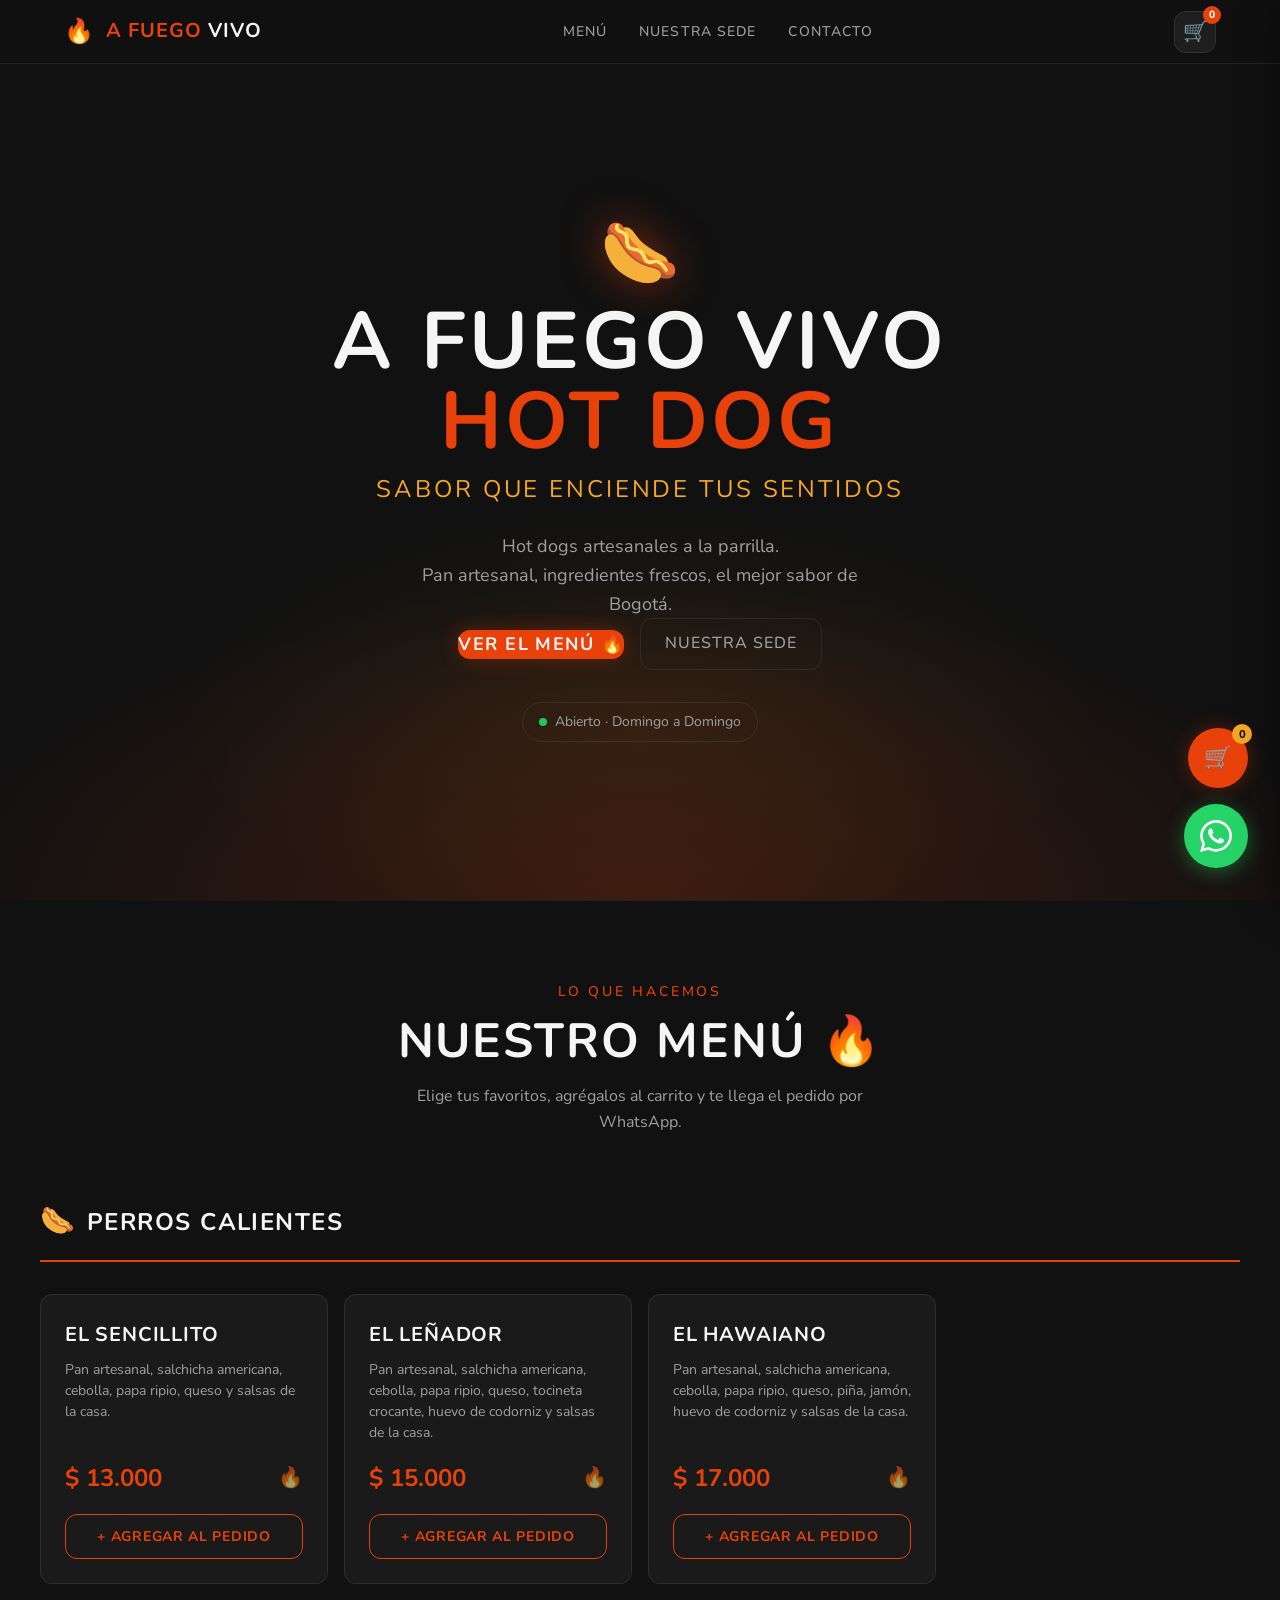
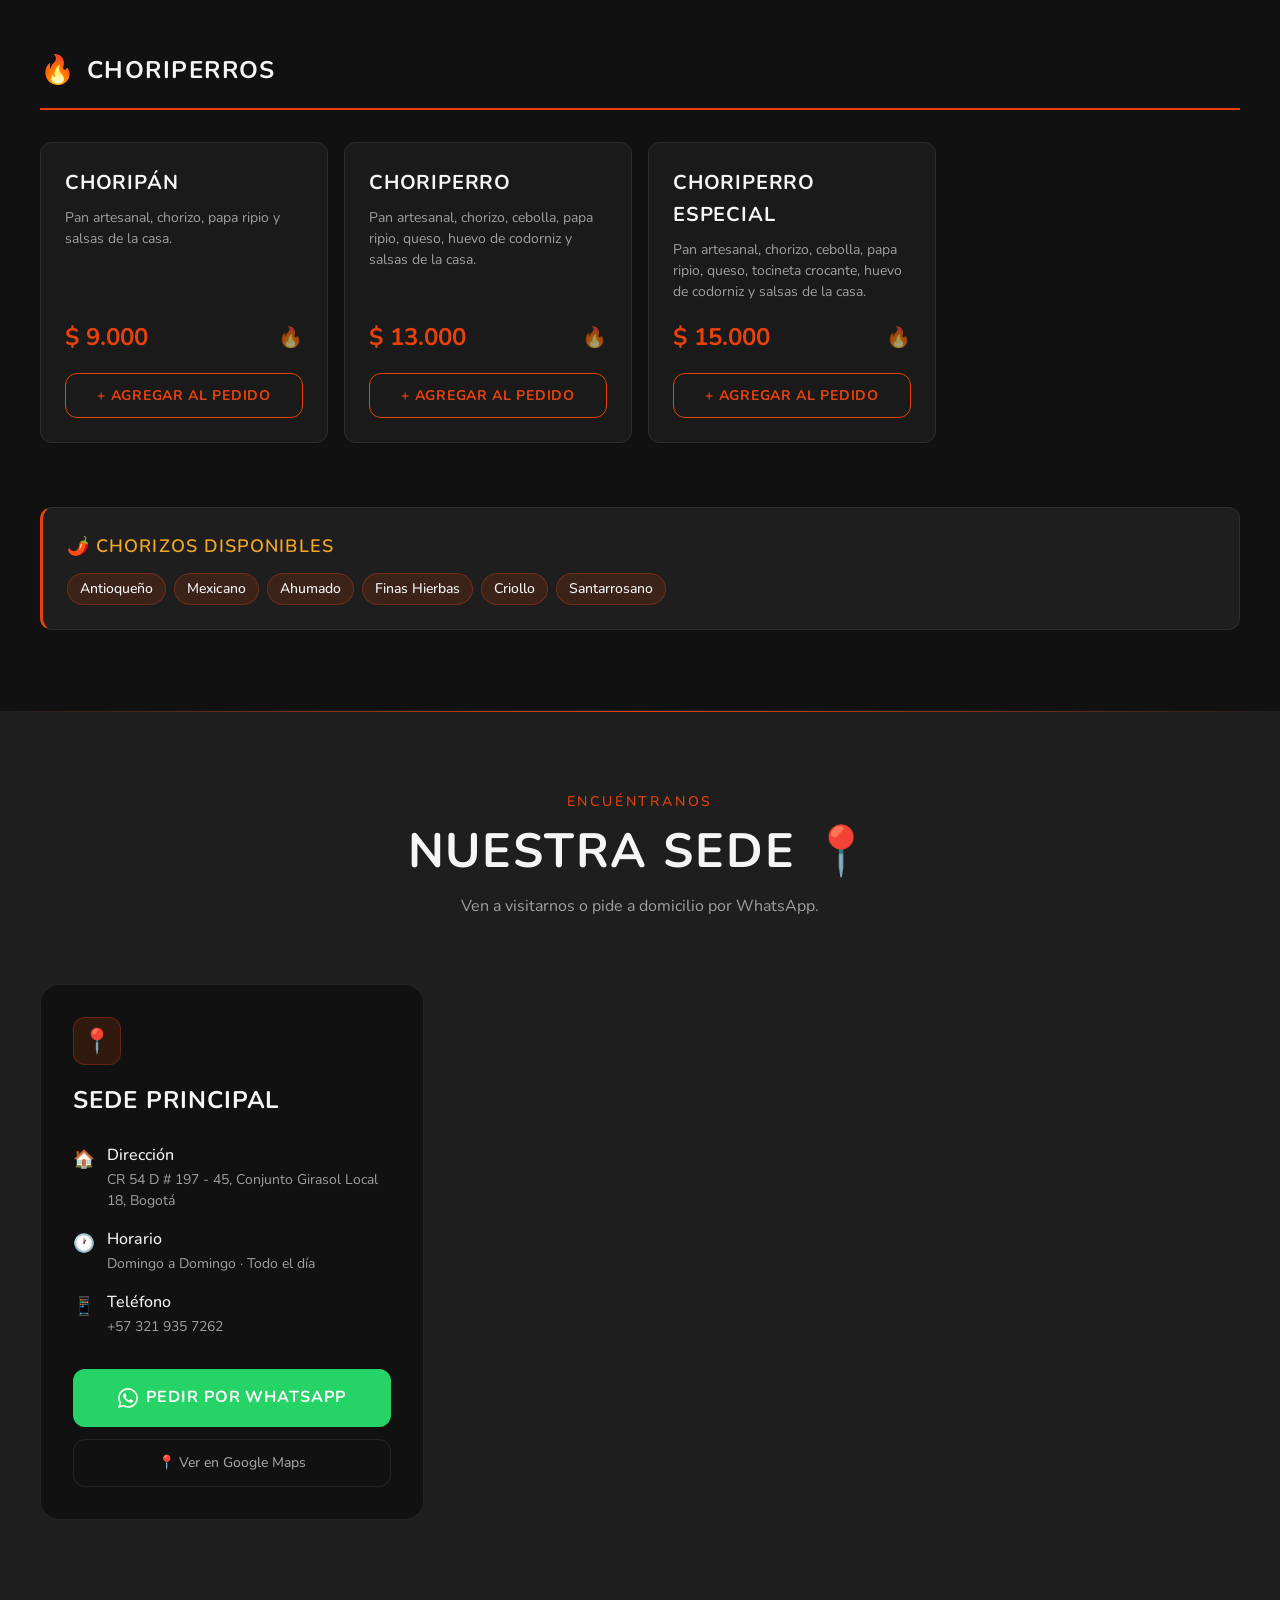
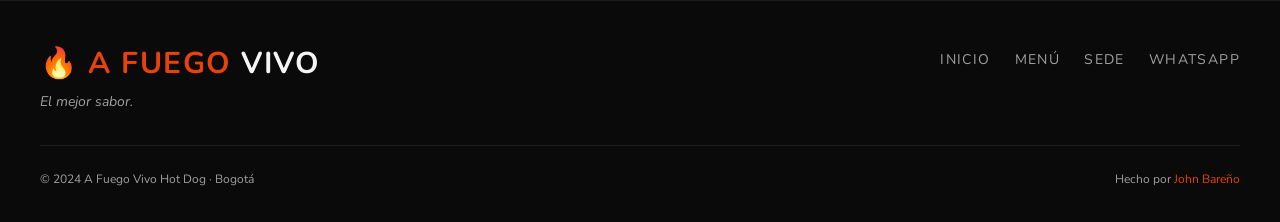
==== index.html @ 2bf5449d "primer commit, borrador a presentar con 3 propuestas" ====
<!DOCTYPE html>
<html lang="es">
<head>
  <meta charset="UTF-8">
  <meta name="viewport" content="width=device-width, initial-scale=1.0">

  <!-- SEO -->
  <title>A Fuego Vivo Hot Dog — Sabor que enciende tus sentidos</title>
  <meta name="description" content="Hot dogs artesanales a la parrilla en Bogotá. Pan artesanal, ingredientes frescos y el mejor sabor. CR 54 D # 197-45, Conjunto Girasol Local 18. ¡Pídenos por WhatsApp!">
  <meta name="robots" content="index, follow">
  <link rel="canonical" href="https://afuego-vivo.com/">

  <!-- Open Graph -->
  <meta property="og:title" content="A Fuego Vivo Hot Dog">
  <meta property="og:description" content="Hot dogs artesanales a la parrilla en Bogotá. Pan artesanal, ingredientes frescos y el mejor sabor.">
  <meta property="og:image" content="https://afuego-vivo.com/assets/images/og-image.jpg">
  <meta property="og:url" content="https://afuego-vivo.com/">
  <meta property="og:type" content="website">
  <meta property="og:locale" content="es_CO">

  <!-- Twitter Card -->
  <meta name="twitter:card" content="summary_large_image">
  <meta name="twitter:title" content="A Fuego Vivo Hot Dog">
  <meta name="twitter:description" content="Sabor que enciende tus sentidos 🔥">

  <!-- Google Fonts — Nunito -->
  <link rel="preconnect" href="https://fonts.googleapis.com">
  <link rel="preconnect" href="https://fonts.gstatic.com" crossorigin>
  <link href="https://fonts.googleapis.com/css2?family=Nunito:wght@400;500;600;700;800;900&display=swap" rel="stylesheet">

  <!-- Estilos -->
  <link rel="stylesheet" href="css/main.css">
</head>
<body>

  <!-- ═══════════════════════════════════════════
       HEADER
  ═══════════════════════════════════════════ -->
  <header class="header" role="banner">
    <div class="header__inner">
      <!-- Logo -->
      <a href="#inicio" class="header__logo" aria-label="A Fuego Vivo Hot Dog — Inicio">
        <span class="header__flame" aria-hidden="true">🔥</span>
        <span class="header__logo-text"><span>A Fuego</span> Vivo</span>
      </a>

      <!-- Nav desktop -->
      <nav class="header__nav" aria-label="Navegación principal">
        <ul class="header__nav-list">
          <li><a href="#menu" class="header__nav-link">Menú</a></li>
          <li><a href="#sedes" class="header__nav-link">Nuestra Sede</a></li>
          <li><a href="#contacto" class="header__nav-link">Contacto</a></li>
        </ul>
      </nav>

      <!-- Botón carrito (desktop) -->
      <button class="header__cart-btn" id="cart-toggle" aria-label="Ver carrito">
        <span class="header__cart-icon">🛒</span>
        <span class="header__cart-badge" id="cart-badge" hidden>0</span>
      </button>

      <!-- Hamburger móvil -->
      <button
        class="header__hamburger"
        aria-expanded="false"
        aria-controls="mobile-menu"
        aria-label="Abrir menú de navegación"
      >
        <span class="header__hamburger-bar"></span>
        <span class="header__hamburger-bar"></span>
        <span class="header__hamburger-bar"></span>
      </button>
    </div>
  </header>

  <!-- Menú móvil -->
  <nav id="mobile-menu" class="header__mobile-menu" aria-label="Menú de navegación móvil">
    <a href="#menu" class="header__mobile-link">Menú</a>
    <a href="#sedes" class="header__mobile-link">Nuestra Sede</a>
    <a href="#contacto" class="header__mobile-link">Contacto</a>
    <button class="header__mobile-cart" id="cart-toggle-mobile" aria-label="Ver carrito">
      🛒 Ver mi pedido <span class="header__cart-badge-mobile" id="cart-badge-mobile" hidden>0</span>
    </button>
  </nav>

  <main>

    <!-- ═══════════════════════════════════════════
         HERO
    ═══════════════════════════════════════════ -->
    <section id="inicio" class="hero" aria-label="Inicio">
      <div class="hero__content">
        <span class="hero__emoji" aria-hidden="true">🌭</span>

        <h1 class="hero__title">
          A Fuego Vivo
          <span class="hero__title-fire">Hot Dog</span>
        </h1>

        <p class="hero__subtitle">Sabor que enciende tus sentidos</p>

        <p class="hero__tagline">
          Hot dogs artesanales a la parrilla.<br>
          Pan artesanal, ingredientes frescos, el mejor sabor de Bogotá.
        </p>

        <div class="hero__actions">
          <a href="#menu" class="hero__btn-primary">Ver el menú 🔥</a>
          <a href="#sedes" class="hero__btn-secondary">Nuestra sede</a>
        </div>

        <div class="hero__badge">
          <span class="hero__badge-dot" aria-hidden="true"></span>
          Abierto · Domingo a Domingo
        </div>
      </div>
    </section>

    <div class="section-divider" aria-hidden="true"></div>

    <!-- ═══════════════════════════════════════════
         MENÚ
    ═══════════════════════════════════════════ -->
    <section id="menu" class="menu-section" aria-label="Nuestro menú">
      <div class="section__header fade-in">
        <span class="section__label">Lo que hacemos</span>
        <h2 class="section__title">Nuestro Menú 🔥</h2>
        <p class="section__desc">Elige tus favoritos, agrégalos al carrito y te llega el pedido por WhatsApp.</p>
      </div>
      <div class="menu-section__inner"></div>
    </section>

    <div class="section-divider" aria-hidden="true"></div>

    <!-- ═══════════════════════════════════════════
         SEDES
    ═══════════════════════════════════════════ -->
    <section id="sedes" class="locations" aria-label="Nuestra sede">
      <div class="locations__inner">
        <div class="section__header fade-in">
          <span class="section__label">Encuéntranos</span>
          <h2 class="section__title">Nuestra Sede 📍</h2>
          <p class="section__desc">Ven a visitarnos o pide a domicilio por WhatsApp.</p>
        </div>
        <div class="locations__grid"></div>
      </div>
    </section>

  </main>

  <!-- ═══════════════════════════════════════════
       FOOTER / CONTACTO
  ═══════════════════════════════════════════ -->
  <footer id="contacto" class="footer" role="contentinfo" aria-label="Pie de página">
    <div class="footer__inner">
      <div class="footer__brand">
        <p class="footer__logo">🔥 <span>A Fuego</span> Vivo</p>
        <p class="footer__tagline">El mejor sabor.</p>
      </div>
      <nav class="footer__nav" aria-label="Navegación del pie de página">
        <a href="#inicio" class="footer__nav-link">Inicio</a>
        <a href="#menu" class="footer__nav-link">Menú</a>
        <a href="#sedes" class="footer__nav-link">Sede</a>
        <a href="https://wa.me/573219357262" target="_blank" rel="noopener noreferrer" class="footer__nav-link">WhatsApp</a>
      </nav>
    </div>
    <div class="footer__inner" style="margin-top:2rem">
      <div class="footer__divider"></div>
    </div>
    <div class="footer__inner" style="margin-top:1.5rem">
      <div class="footer__bottom">
        <p class="footer__copy">© 2024 A Fuego Vivo Hot Dog · Bogotá</p>
        <p class="footer__copy">
          Hecho por <a href="https://john-bareno-devgis.github.io/portafolio/" target="_blank" rel="noopener noreferrer">John Bareño</a>
        </p>
      </div>
    </div>
  </footer>

  <!-- ═══════════════════════════════════════════
       PANEL DEL CARRITO
  ═══════════════════════════════════════════ -->
  <div class="cart-overlay" id="cart-overlay" aria-hidden="true"></div>

  <aside class="cart-panel" id="cart-panel" aria-label="Tu pedido" aria-hidden="true">
    <div class="cart-panel__header">
      <h2 class="cart-panel__title">🛒 Tu Pedido</h2>
      <button class="cart-panel__close" id="cart-close" aria-label="Cerrar carrito">✕</button>
    </div>

    <div class="cart-panel__body" id="cart-body">
      <!-- Items inyectados por JS -->
    </div>

    <div class="cart-panel__footer" id="cart-footer">
      <!-- Total y botón WhatsApp inyectados por JS -->
    </div>
  </aside>

  <!-- Botón flotante del carrito -->
  <button class="cart-fab" id="cart-fab" aria-label="Ver pedido" hidden>
    <span class="cart-fab__icon">🛒</span>
    <span class="cart-fab__count" id="cart-fab-count">0</span>
  </button>

  <!-- Botón flotante WhatsApp -->
  <a
    class="whatsapp-fab"
    href="#"
    target="_blank"
    rel="noopener noreferrer"
    aria-label="Pedir por WhatsApp"
  >
    <svg class="whatsapp-fab__icon" viewBox="0 0 24 24" xmlns="http://www.w3.org/2000/svg" aria-hidden="true">
      <path d="M17.472 14.382c-.297-.149-1.758-.867-2.03-.967-.273-.099-.471-.148-.67.15-.197.297-.767.966-.94 1.164-.173.199-.347.223-.644.075-.297-.15-1.255-.463-2.39-1.475-.883-.788-1.48-1.761-1.653-2.059-.173-.297-.018-.458.13-.606.134-.133.298-.347.446-.52.149-.174.198-.298.298-.497.099-.198.05-.371-.025-.52-.075-.149-.669-1.612-.916-2.207-.242-.579-.487-.5-.669-.51-.173-.008-.371-.01-.57-.01-.198 0-.52.074-.792.372-.272.297-1.04 1.016-1.04 2.479 0 1.462 1.065 2.875 1.213 3.074.149.198 2.096 3.2 5.077 4.487.709.306 1.262.489 1.694.625.712.227 1.36.195 1.871.118.571-.085 1.758-.719 2.006-1.413.248-.694.248-1.289.173-1.413-.074-.124-.272-.198-.57-.347m-5.421 7.403h-.004a9.87 9.87 0 01-5.031-1.378l-.361-.214-3.741.982.998-3.648-.235-.374a9.86 9.86 0 01-1.51-5.26c.001-5.45 4.436-9.884 9.888-9.884 2.64 0 5.122 1.03 6.988 2.898a9.825 9.825 0 012.893 6.994c-.003 5.45-4.437 9.884-9.885 9.884m8.413-18.297A11.815 11.815 0 0012.05 0C5.495 0 .16 5.335.157 11.892c0 2.096.547 4.142 1.588 5.945L.057 24l6.305-1.654a11.882 11.882 0 005.683 1.448h.005c6.554 0 11.89-5.335 11.893-11.893a11.821 11.821 0 00-3.48-8.413z"/>
    </svg>
  </a>

  <!-- Scripts -->
  <script type="module" src="js/main.js"></script>

</body>
</html>
---- css/main.css ----
/* css/main.css — Importa todos los módulos */

@import './variables.css';
@import './reset.css';
@import './components/header.css';
@import './components/hero.css';
@import './components/menu-section.css';
@import './components/locations.css';
@import './components/whatsapp-button.css';
@import './components/footer.css';
@import './components/cart.css';

/* Utilidades globales */
.container {
  max-width: var(--max-width);
  margin: 0 auto;
  padding: 0 var(--space-6);
}

/* Animación de entrada general */
.fade-in {
  opacity: 0;
  transform: translateY(24px);
  transition: opacity var(--transition-slow), transform var(--transition-slow);
}

.fade-in--visible {
  opacity: 1;
  transform: translateY(0);
}

/* Separador decorativo */
.section-divider {
  height: 1px;
  background: linear-gradient(90deg, transparent, var(--color-border), transparent);
  max-width: var(--max-width);
  margin: 0 auto;
}
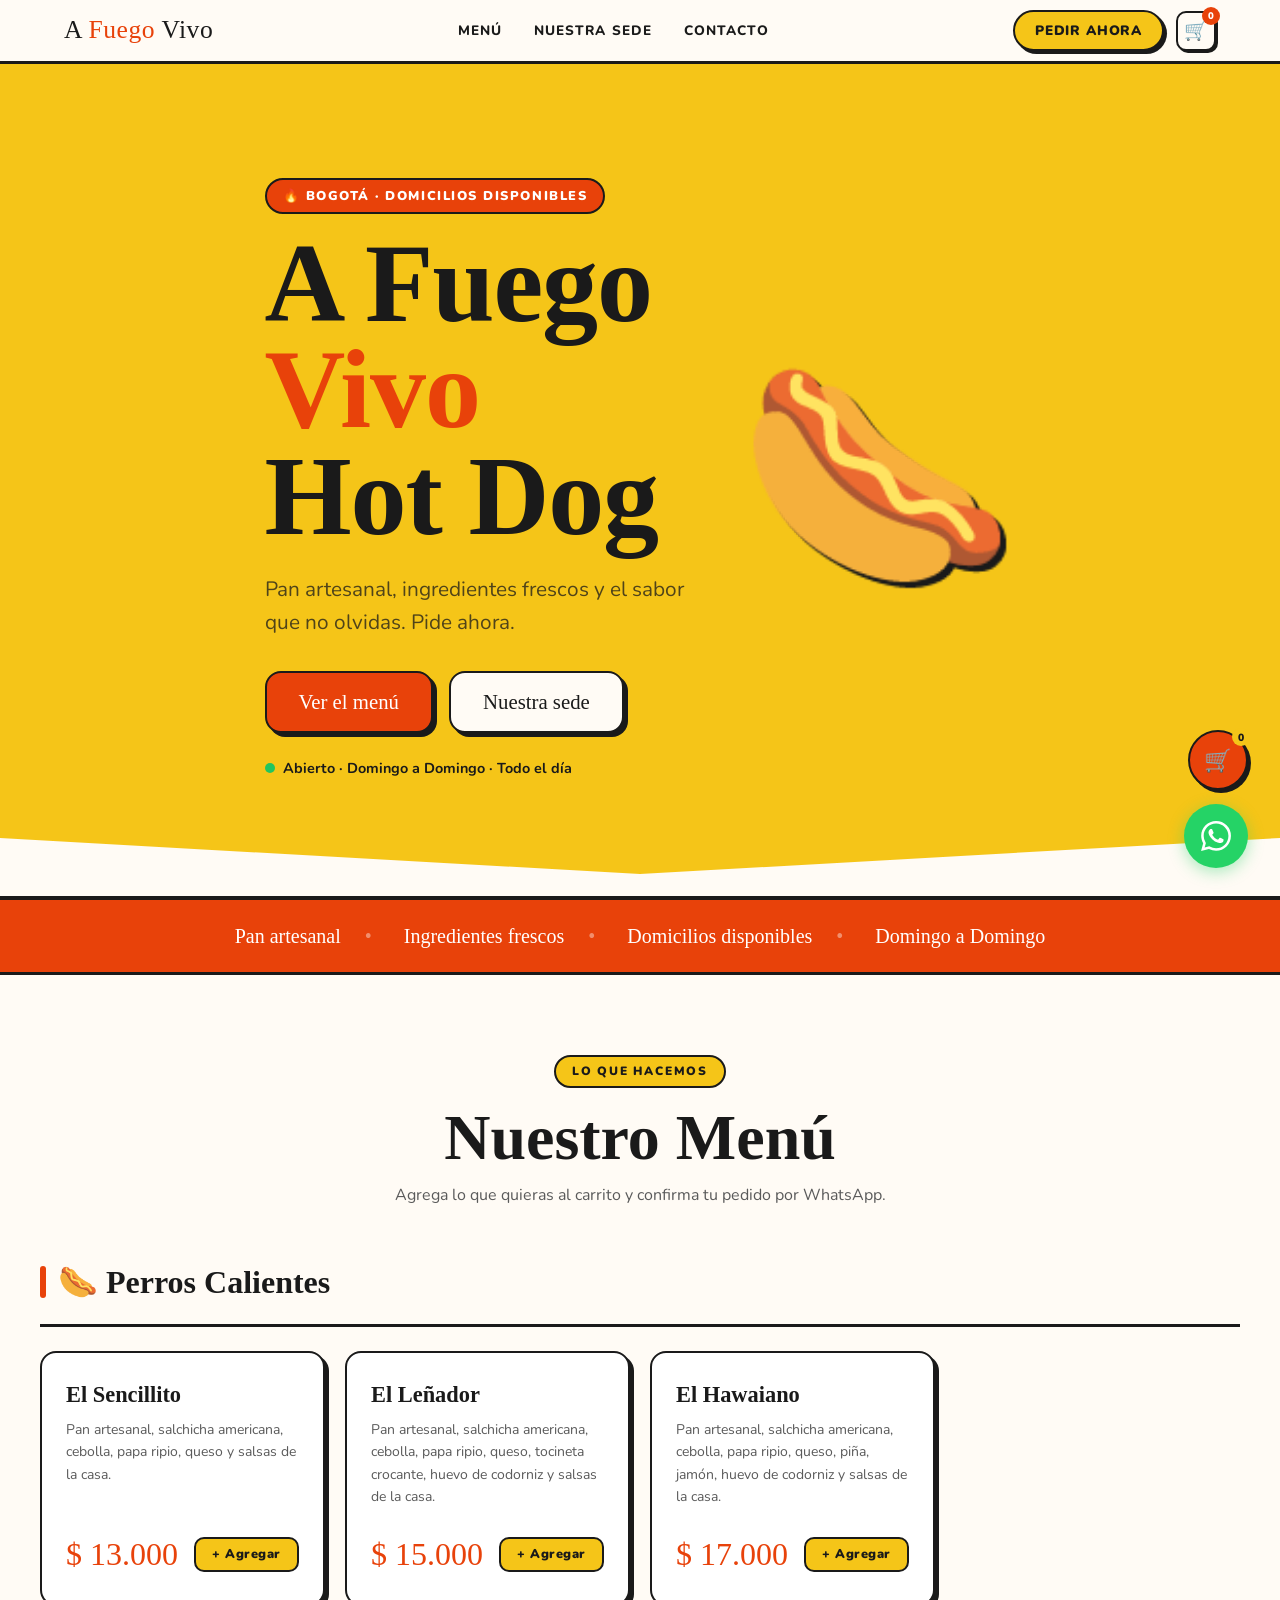
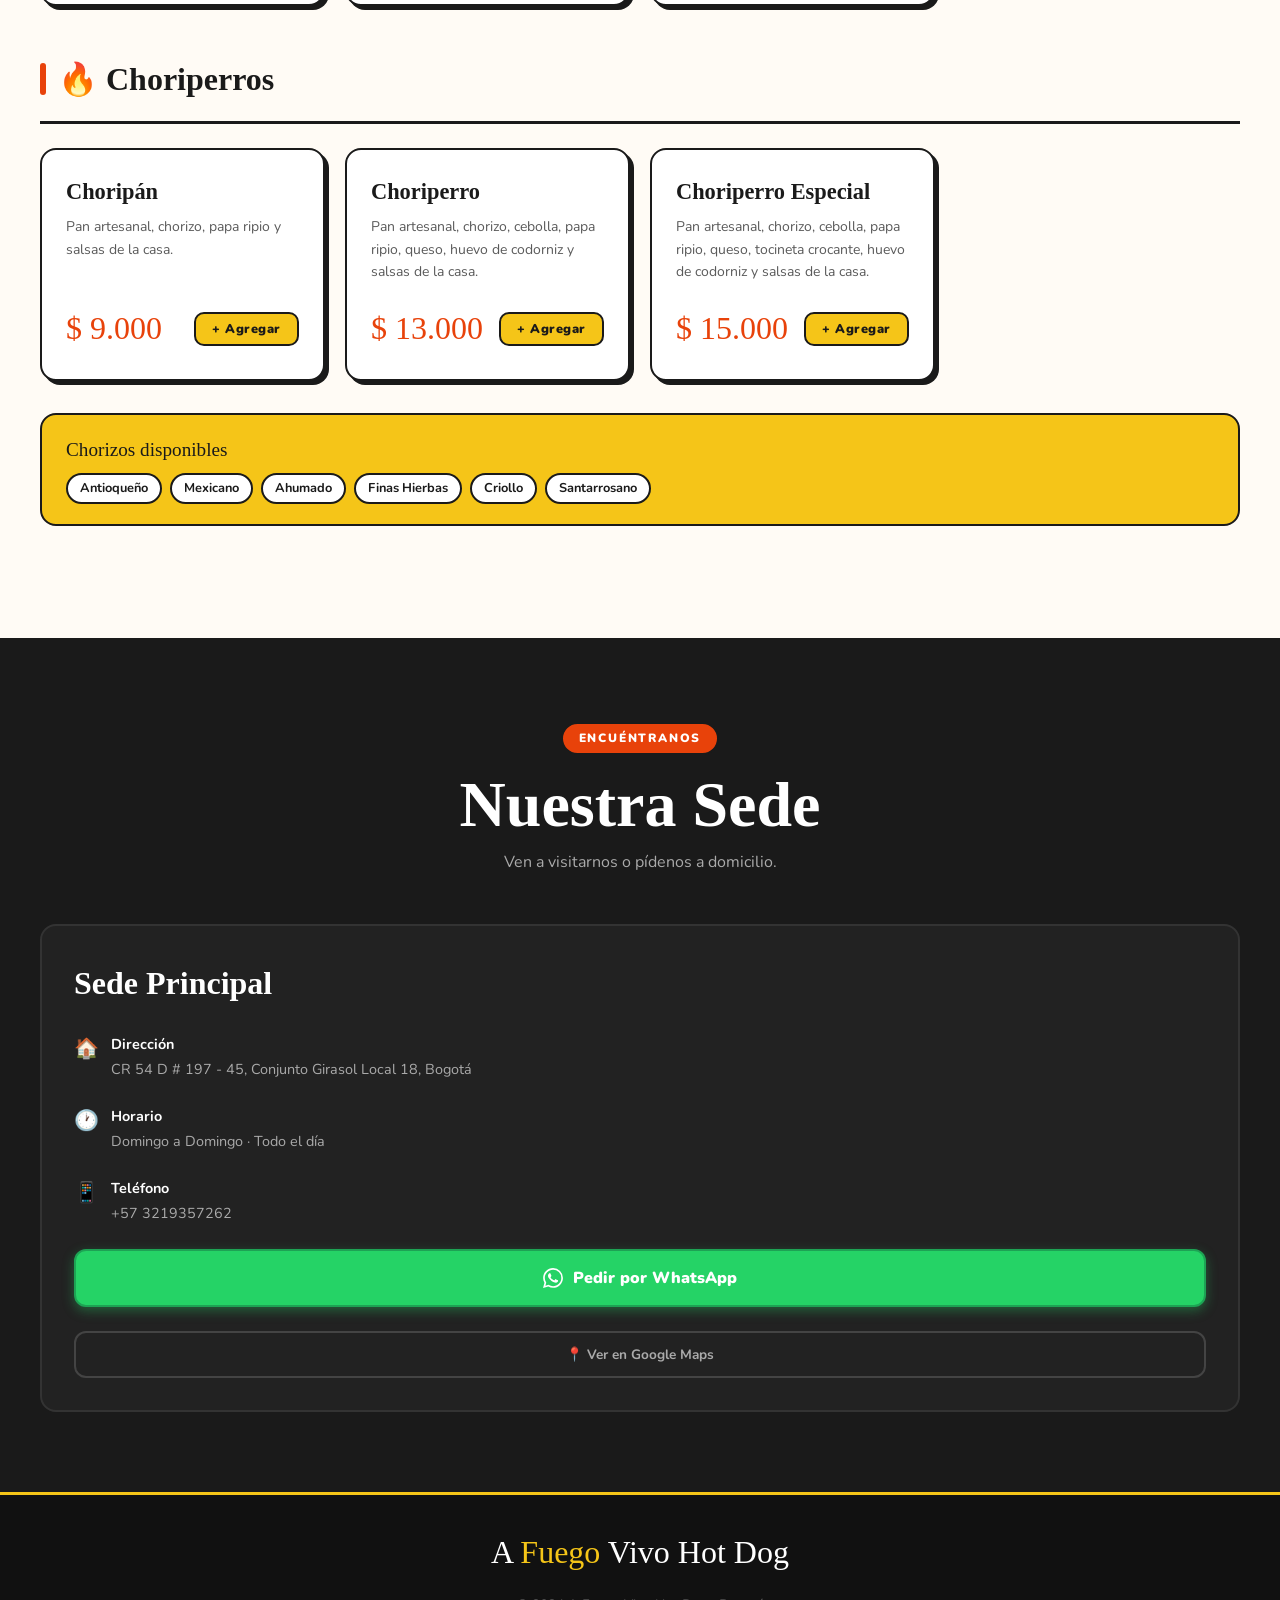
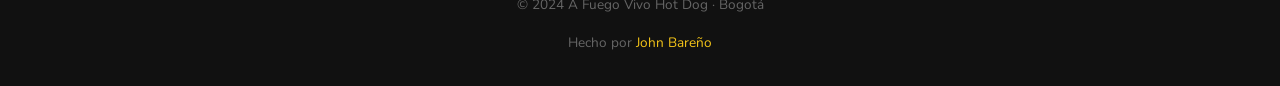
==== commit 2cc0342f: "Se eligio el tema visual 2 propuesto" ====
--- a/index.html
+++ b/index.html
@@ -3,221 +3,829 @@
 <head>
   <meta charset="UTF-8">
   <meta name="viewport" content="width=device-width, initial-scale=1.0">
-
-  <!-- SEO -->
   <title>A Fuego Vivo Hot Dog — Sabor que enciende tus sentidos</title>
-  <meta name="description" content="Hot dogs artesanales a la parrilla en Bogotá. Pan artesanal, ingredientes frescos y el mejor sabor. CR 54 D # 197-45, Conjunto Girasol Local 18. ¡Pídenos por WhatsApp!">
-  <meta name="robots" content="index, follow">
-  <link rel="canonical" href="https://afuego-vivo.com/">
-
-  <!-- Open Graph -->
-  <meta property="og:title" content="A Fuego Vivo Hot Dog">
-  <meta property="og:description" content="Hot dogs artesanales a la parrilla en Bogotá. Pan artesanal, ingredientes frescos y el mejor sabor.">
-  <meta property="og:image" content="https://afuego-vivo.com/assets/images/og-image.jpg">
-  <meta property="og:url" content="https://afuego-vivo.com/">
-  <meta property="og:type" content="website">
-  <meta property="og:locale" content="es_CO">
-
-  <!-- Twitter Card -->
-  <meta name="twitter:card" content="summary_large_image">
-  <meta name="twitter:title" content="A Fuego Vivo Hot Dog">
-  <meta name="twitter:description" content="Sabor que enciende tus sentidos 🔥">
-
-  <!-- Google Fonts — Nunito -->
+  <meta name="description" content="Hot dogs artesanales a la parrilla en Bogotá. Pan artesanal, ingredientes frescos y el mejor sabor.">
   <link rel="preconnect" href="https://fonts.googleapis.com">
   <link rel="preconnect" href="https://fonts.gstatic.com" crossorigin>
-  <link href="https://fonts.googleapis.com/css2?family=Nunito:wght@400;500;600;700;800;900&display=swap" rel="stylesheet">
-
-  <!-- Estilos -->
-  <link rel="stylesheet" href="css/main.css">
+  <link href="https://fonts.googleapis.com/css2?family=Boogaloo&family=Nunito:wght@400;600;700;800;900&display=swap" rel="stylesheet">
+<style>
+/* ── RESET ── */
+*, *::before, *::after { box-sizing: border-box; margin: 0; padding: 0; }
+html { scroll-behavior: smooth; }
+body { font-family: 'Nunito', sans-serif; background: #FFFBF5; color: #1A1A1A; line-height: 1.6; -webkit-font-smoothing: antialiased; }
+a { text-decoration: none; color: inherit; }
+button { cursor: pointer; border: none; background: none; font-family: inherit; }
+ul { list-style: none; }
+img { max-width: 100%; display: block; }
+
+/* ── TOKENS ── */
+:root {
+  --red: #E8420A;
+  --red-dark: #C43208;
+  --yellow: #F5C518;
+  --yellow-dark: #D4A800;
+  --cream: #FFFBF5;
+  --dark: #1A1A1A;
+  --gray: #5A5A5A;
+  --border: #E8DDD0;
+  --max: 1200px;
+  --radius: 16px;
+}
+
+/* ── HEADER ── */
+.hdr {
+  position: fixed; top: 0; left: 0; right: 0; z-index: 100;
+  background: var(--cream);
+  border-bottom: 3px solid var(--dark);
+  height: 64px;
+  display: flex; align-items: center;
+}
+.hdr__inner {
+  max-width: var(--max); margin: 0 auto; padding: 0 1.5rem;
+  display: flex; align-items: center; justify-content: space-between; width: 100%;
+}
+.hdr__logo {
+  font-family: 'Boogaloo', cursive;
+  font-size: 1.6rem;
+  color: var(--dark);
+  letter-spacing: 0.02em;
+}
+.hdr__logo span { color: var(--red); }
+.hdr__nav { display: none; gap: 2rem; }
+.hdr__nav a {
+  font-weight: 800; font-size: 0.85rem; letter-spacing: 0.08em;
+  text-transform: uppercase; color: var(--dark);
+  transition: color 0.15s;
+}
+.hdr__nav a:hover { color: var(--red); }
+.hdr__actions { display: flex; align-items: center; gap: 0.75rem; }
+.hdr__order {
+  background: var(--yellow); color: var(--dark);
+  font-weight: 900; font-size: 0.85rem; letter-spacing: 0.06em;
+  text-transform: uppercase; padding: 0.5rem 1.25rem;
+  border-radius: 100px; border: 2px solid var(--dark);
+  box-shadow: 3px 3px 0 var(--dark);
+  transition: transform 0.1s, box-shadow 0.1s;
+  display: none;
+}
+.hdr__order:hover { transform: translate(-1px,-1px); box-shadow: 4px 4px 0 var(--dark); }
+.hdr__cart {
+  position: relative; width: 40px; height: 40px;
+  background: var(--cream); border: 2px solid var(--dark);
+  border-radius: 10px; font-size: 1.2rem;
+  display: flex; align-items: center; justify-content: center;
+  box-shadow: 2px 2px 0 var(--dark);
+}
+.hdr__cart-badge {
+  position: absolute; top: -6px; right: -6px;
+  min-width: 18px; height: 18px; padding: 0 4px;
+  background: var(--red); color: #fff;
+  font-size: 0.6rem; font-weight: 900; border-radius: 100px;
+  display: flex; align-items: center; justify-content: center;
+  font-family: 'Nunito', sans-serif;
+}
+.hdr__burger { display: flex; flex-direction: column; gap: 5px; width: 36px; padding: 4px; }
+.hdr__burger span { display: block; height: 3px; background: var(--dark); border-radius: 2px; }
+.hdr__mobile-nav {
+  position: fixed; top: 64px; left: 0; right: 0;
+  background: var(--yellow); border-bottom: 3px solid var(--dark);
+  padding: 1.5rem; display: none; flex-direction: column; gap: 1rem; z-index: 99;
+}
+.hdr__mobile-nav.open { display: flex; }
+.hdr__mobile-nav a { font-family: 'Boogaloo', cursive; font-size: 1.5rem; color: var(--dark); }
+.hdr__mobile-nav a:hover { color: var(--red); }
+.hdr__mobile-order {
+  background: var(--red); color: #fff;
+  font-family: 'Boogaloo', cursive; font-size: 1.2rem;
+  padding: 0.75rem; border-radius: 12px;
+  border: 2px solid var(--dark); text-align: center;
+}
+
+@media (min-width: 768px) {
+  .hdr__nav { display: flex; }
+  .hdr__order { display: block; }
+  .hdr__burger { display: none; }
+}
+
+/* ── HERO ── */
+.hero {
+  min-height: 100vh;
+  padding-top: 64px;
+  background: var(--yellow);
+  border-bottom: 4px solid var(--dark);
+  display: flex; align-items: center;
+  overflow: hidden; position: relative;
+}
+.hero::after {
+  content: '';
+  position: absolute; bottom: -2px; left: 0; right: 0;
+  height: 60px;
+  background: var(--cream);
+  clip-path: polygon(0 100%, 100% 100%, 100% 0, 50% 60%, 0 0);
+}
+.hero__inner {
+  max-width: var(--max); margin: 0 auto; padding: 4rem 1.5rem;
+  display: grid; gap: 2rem; align-items: center;
+}
+.hero__tag {
+  display: inline-flex; align-items: center; gap: 0.5rem;
+  background: var(--red); color: #fff;
+  font-weight: 900; font-size: 0.8rem; letter-spacing: 0.12em;
+  text-transform: uppercase; padding: 0.35rem 1rem; border-radius: 100px;
+  border: 2px solid var(--dark); width: fit-content;
+  margin-bottom: 1rem;
+}
+.hero__title {
+  font-family: 'Boogaloo', cursive;
+  font-size: clamp(3rem, 10vw, 7rem);
+  line-height: 0.95;
+  color: var(--dark);
+  letter-spacing: -0.01em;
+}
+.hero__title .accent { color: var(--red); display: block; }
+.hero__sub {
+  font-size: clamp(1rem, 2.5vw, 1.3rem);
+  color: var(--dark); opacity: 0.75;
+  max-width: 440px; margin: 1.5rem 0 2rem;
+}
+.hero__btns { display: flex; flex-wrap: wrap; gap: 1rem; }
+.btn-primary {
+  font-family: 'Boogaloo', cursive; font-size: 1.3rem;
+  padding: 0.75rem 2rem; background: var(--red); color: #fff;
+  border-radius: var(--radius); border: 2px solid var(--dark);
+  box-shadow: 4px 4px 0 var(--dark);
+  transition: transform 0.1s, box-shadow 0.1s; display: inline-block;
+}
+.btn-primary:hover { transform: translate(-2px,-2px); box-shadow: 6px 6px 0 var(--dark); }
+.btn-secondary {
+  font-family: 'Boogaloo', cursive; font-size: 1.3rem;
+  padding: 0.75rem 2rem; background: var(--cream); color: var(--dark);
+  border-radius: var(--radius); border: 2px solid var(--dark);
+  box-shadow: 4px 4px 0 var(--dark);
+  transition: transform 0.1s, box-shadow 0.1s; display: inline-block;
+}
+.btn-secondary:hover { transform: translate(-2px,-2px); box-shadow: 6px 6px 0 var(--dark); }
+.hero__badge {
+  display: inline-flex; align-items: center; gap: 0.5rem;
+  margin-top: 1.5rem; font-size: 0.9rem; font-weight: 700; color: var(--dark);
+}
+.hero__dot {
+  width: 10px; height: 10px; border-radius: 50%; background: #22C55E;
+  animation: blink 2s ease-in-out infinite;
+}
+@keyframes blink { 0%,100%{opacity:1} 50%{opacity:0.3} }
+.hero__visual {
+  font-size: clamp(6rem, 20vw, 14rem);
+  text-align: center; line-height: 1;
+  filter: drop-shadow(6px 6px 0 var(--dark));
+  animation: float 3s ease-in-out infinite;
+}
+@keyframes float { 0%,100%{transform:translateY(0)} 50%{transform:translateY(-12px)} }
+
+@media (min-width: 768px) {
+  .hero__inner { grid-template-columns: 1fr auto; }
+}
+
+/* ── STATS STRIP ── */
+.stats {
+  background: var(--red);
+  border-bottom: 3px solid var(--dark);
+  padding: 1.25rem 1.5rem;
+}
+.stats__inner {
+  max-width: var(--max); margin: 0 auto;
+  display: flex; flex-wrap: wrap; gap: 2rem; justify-content: center; align-items: center;
+}
+.stats__item {
+  display: flex; align-items: center; gap: 0.5rem;
+  color: #fff; font-family: 'Boogaloo', cursive; font-size: 1.25rem;
+}
+.stats__item::after { content: '•'; opacity: 0.4; margin-left: 1rem; }
+.stats__item:last-child::after { display: none; }
+
+/* ── SECTION HEADER ── */
+.sec-head { text-align: center; margin-bottom: 3rem; }
+.sec-head__kicker {
+  display: inline-block;
+  background: var(--yellow); color: var(--dark);
+  font-weight: 900; font-size: 0.75rem; letter-spacing: 0.15em;
+  text-transform: uppercase; padding: 0.3rem 1rem;
+  border: 2px solid var(--dark); border-radius: 100px;
+  margin-bottom: 1rem;
+}
+.sec-head__title {
+  font-family: 'Boogaloo', cursive;
+  font-size: clamp(2.5rem, 6vw, 4rem);
+  color: var(--dark); line-height: 1.05;
+}
+.sec-head__desc { color: var(--gray); max-width: 500px; margin: 0.75rem auto 0; font-size: 1rem; }
+
+/* ── MENU ── */
+.menu-sec {
+  padding: 5rem 1.5rem;
+  background: var(--cream);
+}
+.menu-sec__wrap { max-width: var(--max); margin: 0 auto; }
+
+.cat-title {
+  font-family: 'Boogaloo', cursive;
+  font-size: 2rem; color: var(--dark);
+  display: flex; align-items: center; gap: 0.75rem;
+  margin-bottom: 1.5rem;
+  padding-bottom: 1rem;
+  border-bottom: 3px solid var(--dark);
+}
+.cat-title::before {
+  content: '';
+  display: block; width: 6px; height: 2rem;
+  background: var(--red); border-radius: 3px;
+}
+
+.menu-grid {
+  display: grid;
+  grid-template-columns: repeat(auto-fill, minmax(260px, 1fr));
+  gap: 1.25rem;
+  margin-bottom: 3rem;
+}
+
+.menu-card2 {
+  background: #fff;
+  border: 2px solid var(--dark);
+  border-radius: var(--radius);
+  padding: 1.5rem;
+  box-shadow: 4px 4px 0 var(--dark);
+  transition: transform 0.15s, box-shadow 0.15s;
+  display: flex; flex-direction: column;
+}
+.menu-card2:hover { transform: translate(-2px,-2px); box-shadow: 6px 6px 0 var(--dark); }
+.menu-card2__name {
+  font-family: 'Boogaloo', cursive;
+  font-size: 1.4rem; color: var(--dark);
+  margin-bottom: 0.4rem;
+}
+.menu-card2__desc { font-size: 0.875rem; color: var(--gray); flex-grow: 1; margin-bottom: 1.25rem; }
+.menu-card2__footer { display: flex; align-items: center; justify-content: space-between; }
+.menu-card2__price {
+  font-family: 'Boogaloo', cursive;
+  font-size: 2rem; color: var(--red);
+}
+.menu-card2__add {
+  background: var(--yellow); color: var(--dark);
+  border: 2px solid var(--dark); border-radius: 10px;
+  font-weight: 900; font-size: 0.8rem; letter-spacing: 0.04em;
+  padding: 0.4rem 1rem; cursor: pointer;
+  transition: background 0.15s, transform 0.1s;
+}
+.menu-card2__add:hover { background: var(--yellow-dark); transform: scale(1.05); }
+.menu-card2__add.added { background: var(--red); color: #fff; border-color: var(--red); }
+
+.chorizo-note {
+  background: var(--yellow); border: 2px solid var(--dark); border-radius: var(--radius);
+  padding: 1.25rem 1.5rem; margin-top: -1rem; margin-bottom: 2rem;
+}
+.chorizo-note__title { font-family: 'Boogaloo', cursive; font-size: 1.2rem; margin-bottom: 0.5rem; }
+.chorizo-note__tags { display: flex; flex-wrap: wrap; gap: 0.5rem; }
+.chorizo-note__tag {
+  background: #fff; border: 2px solid var(--dark); border-radius: 100px;
+  font-size: 0.8rem; font-weight: 700; padding: 0.2rem 0.75rem;
+}
+
+/* ── SEDE ── */
+.sede-sec {
+  padding: 5rem 1.5rem;
+  background: var(--dark);
+  border-top: 4px solid var(--dark);
+}
+.sede-sec .sec-head__title { color: #fff; }
+.sede-sec .sec-head__desc { color: #aaa; }
+.sede-sec .sec-head__kicker { background: var(--red); color: #fff; }
+.sede-grid { max-width: var(--max); margin: 0 auto; display: grid; gap: 1.5rem; }
+.sede-card {
+  background: #222; border: 2px solid #333;
+  border-radius: var(--radius); padding: 2rem;
+  display: flex; flex-direction: column; gap: 1.5rem;
+}
+.sede-card__name { font-family: 'Boogaloo', cursive; font-size: 2rem; color: #fff; }
+.sede-detail { display: flex; align-items: flex-start; gap: 0.75rem; }
+.sede-detail__icon { font-size: 1.25rem; flex-shrink: 0; }
+.sede-detail__text { font-size: 0.9rem; color: #aaa; }
+.sede-detail__text strong { display: block; color: #fff; font-weight: 700; margin-bottom: 2px; }
+.sede-wa {
+  display: flex; align-items: center; justify-content: center; gap: 0.6rem;
+  padding: 0.9rem; background: #25D366; color: #fff;
+  border-radius: 12px; font-weight: 900; font-size: 1rem;
+  border: 2px solid #1da354;
+  box-shadow: 0 4px 12px rgba(37,211,102,0.35);
+  transition: transform 0.1s, box-shadow 0.1s;
+}
+.sede-wa:hover { transform: translateY(-2px); box-shadow: 0 8px 20px rgba(37,211,102,0.4); }
+.sede-maps {
+  display: flex; align-items: center; justify-content: center; gap: 0.5rem;
+  padding: 0.65rem; border: 2px solid #444; color: #aaa;
+  border-radius: 12px; font-size: 0.85rem; font-weight: 700;
+  transition: border-color 0.15s, color 0.15s;
+}
+.sede-maps:hover { border-color: var(--yellow); color: var(--yellow); }
+
+/* ── FOOTER ── */
+.footer2 {
+  background: #111; border-top: 3px solid var(--yellow);
+  padding: 2rem 1.5rem;
+}
+.footer2__inner { max-width: var(--max); margin: 0 auto; display: flex; flex-direction: column; align-items: center; gap: 1rem; text-align: center; }
+.footer2__logo { font-family: 'Boogaloo', cursive; font-size: 2rem; color: #fff; }
+.footer2__logo span { color: var(--yellow); }
+.footer2__copy { font-size: 0.85rem; color: #666; }
+.footer2__copy a { color: var(--yellow); transition: opacity 0.15s; }
+.footer2__copy a:hover { opacity: 0.75; }
+
+/* ── CART (panel compartido) ── */
+.cart-overlay {
+  position: fixed; inset: 0; background: rgba(0,0,0,0.6);
+  backdrop-filter: blur(4px); z-index: 200;
+  opacity: 0; pointer-events: none; transition: opacity 0.25s;
+}
+.cart-overlay.open { opacity: 1; pointer-events: all; }
+.cart-panel {
+  position: fixed; top: 0; right: 0; bottom: 0;
+  width: min(420px, 100vw);
+  background: #1A1A1A; border-left: 2px solid #333;
+  z-index: 201; display: flex; flex-direction: column;
+  transform: translateX(100%); transition: transform 0.35s cubic-bezier(0.4,0,0.2,1);
+}
+.cart-panel.open { transform: translateX(0); }
+.cp-head {
+  display: flex; align-items: center; justify-content: space-between;
+  padding: 1.25rem 1.5rem; border-bottom: 1px solid #333; flex-shrink: 0;
+}
+.cp-title { font-family: 'Boogaloo', cursive; font-size: 1.75rem; color: #fff; }
+.cp-close {
+  width: 34px; height: 34px; border: 1px solid #444; border-radius: 8px;
+  color: #888; font-size: 1rem; cursor: pointer; background: #222;
+  display: flex; align-items: center; justify-content: center;
+  transition: color 0.15s, border-color 0.15s;
+}
+.cp-close:hover { color: #fff; border-color: var(--red); }
+.cp-body { flex: 1; overflow-y: auto; padding: 1rem; }
+.cp-footer { padding: 1rem 1.25rem 2rem; border-top: 1px solid #333; flex-shrink: 0; }
+
+/* cart items */
+.ci {
+  display: flex; align-items: center; gap: 0.75rem;
+  padding: 1rem; background: #222; border: 1px solid #333;
+  border-radius: 12px; margin-bottom: 0.75rem;
+}
+.ci__emoji { font-size: 1.75rem; flex-shrink: 0; }
+.ci__info { flex: 1; }
+.ci__name { font-weight: 800; color: #fff; font-size: 0.95rem; }
+.ci__price { font-size: 0.85rem; color: var(--red); font-weight: 700; margin-top: 2px; }
+.ci__ctrl { display: flex; align-items: center; gap: 0.5rem; }
+.ci__btn {
+  width: 28px; height: 28px; border: 1px solid #444; border-radius: 6px;
+  background: #333; color: #fff; font-size: 1rem; font-weight: 700; cursor: pointer;
+  display: flex; align-items: center; justify-content: center;
+  transition: background 0.15s;
+}
+.ci__btn:hover { background: var(--red); border-color: var(--red); }
+.ci__qty { font-weight: 900; color: #fff; min-width: 18px; text-align: center; }
+
+/* cart empty */
+.cart-empty2 { display: flex; flex-direction: column; align-items: center; gap: 1rem; padding: 3rem 1.5rem; text-align: center; }
+.cart-empty2__icon { font-size: 3rem; opacity: 0.3; }
+.cart-empty2__txt { color: #888; font-size: 0.95rem; }
+.cart-empty2__btn {
+  background: var(--yellow); color: var(--dark);
+  border: 2px solid var(--dark); border-radius: 10px;
+  font-weight: 900; font-size: 0.9rem; padding: 0.6rem 1.5rem; cursor: pointer;
+}
+
+/* cart total & buttons */
+.ct-total { display: flex; justify-content: space-between; align-items: center; margin-bottom: 1rem; }
+.ct-total__lbl { font-weight: 800; color: #888; text-transform: uppercase; font-size: 0.85rem; letter-spacing: 0.08em; }
+.ct-total__val { font-family: 'Boogaloo', cursive; font-size: 1.75rem; color: var(--yellow); }
+.ct-next {
+  display: block; width: 100%; padding: 1rem;
+  background: var(--red); color: #fff; border: none; border-radius: 12px;
+  font-family: 'Boogaloo', cursive; font-size: 1.25rem; cursor: pointer; text-align: center;
+  transition: background 0.15s, transform 0.1s;
+}
+.ct-next:hover { background: var(--red-dark); transform: translateY(-1px); }
+.ct-clear { display: block; width: 100%; margin-top: 0.75rem; background: none; border: none; color: #666; font-size: 0.85rem; cursor: pointer; }
+.ct-clear:hover { color: var(--red); }
+
+/* order form */
+.of-summary { background: #222; border: 1px solid #333; border-left: 3px solid var(--yellow); border-radius: 12px; padding: 1rem; margin-bottom: 1.25rem; }
+.of-summary__lbl { font-size: 0.7rem; font-weight: 900; letter-spacing: 0.15em; text-transform: uppercase; color: var(--yellow); margin-bottom: 0.5rem; }
+.of-summary__items { display: flex; flex-wrap: wrap; gap: 0.3rem; margin-bottom: 0.5rem; }
+.of-summary__item { font-size: 0.8rem; color: #aaa; background: #2a2a2a; padding: 2px 8px; border-radius: 100px; border: 1px solid #333; }
+.of-summary__total { font-family: 'Boogaloo', cursive; font-size: 1.25rem; color: var(--yellow); }
+
+.of { display: flex; flex-direction: column; gap: 1.25rem; }
+.of__field { display: flex; flex-direction: column; gap: 0.4rem; }
+.of__label { font-size: 0.85rem; font-weight: 800; color: #ddd; }
+.of__input {
+  width: 100%; padding: 0.75rem 1rem;
+  background: #222; border: 2px solid #444; border-radius: 10px;
+  color: #fff; font-family: 'Nunito', sans-serif; font-size: 0.95rem;
+  outline: none; transition: border-color 0.15s;
+}
+.of__input::placeholder { color: #666; }
+.of__input:focus { border-color: var(--yellow); }
+.of__input.err { border-color: #EF4444; }
+.of__err { font-size: 0.75rem; color: #EF4444; font-weight: 700; }
+
+.pay-opts { display: grid; grid-template-columns: repeat(3,1fr); gap: 0.5rem; }
+.pay-opt { cursor: pointer; }
+.pay-opt input { position: absolute; opacity: 0; width: 0; height: 0; }
+.pay-opt__card {
+  display: flex; flex-direction: column; align-items: center; gap: 0.3rem;
+  padding: 0.75rem 0.5rem; background: #222;
+  border: 2px solid #444; border-radius: 10px;
+  transition: border-color 0.15s, background 0.15s; user-select: none;
+}
+.pay-opt__card:hover { border-color: var(--yellow); }
+.pay-opt__card.sel { border-color: var(--yellow); background: rgba(245,197,24,0.1); }
+.pay-opt__icon { font-size: 1.4rem; }
+.pay-opt__name { font-size: 0.75rem; font-weight: 800; color: #ddd; }
+
+.ct-back { display: block; color: #666; font-size: 0.85rem; font-weight: 700; margin-bottom: 0.75rem; cursor: pointer; background: none; border: none; text-align: left; }
+.ct-back:hover { color: #aaa; }
+.ct-wa {
+  display: flex; align-items: center; justify-content: center; gap: 0.6rem;
+  width: 100%; padding: 1rem; background: #25D366; color: #fff;
+  border: none; border-radius: 12px; cursor: pointer;
+  font-family: 'Boogaloo', cursive; font-size: 1.2rem;
+  box-shadow: 0 4px 12px rgba(37,211,102,0.35);
+  transition: background 0.15s, transform 0.1s;
+}
+.ct-wa:hover { background: #1ebe5d; transform: translateY(-1px); }
+.ct-wa svg { width: 20px; height: 20px; fill: #fff; }
+
+/* ── FAB carrito ── */
+.cart-fab2 {
+  position: fixed; bottom: 100px; right: 1.5rem; z-index: 90;
+  width: 56px; height: 56px; border-radius: 50%;
+  background: var(--red); border: 2px solid var(--dark);
+  box-shadow: 3px 3px 0 var(--dark); cursor: pointer;
+  display: flex; align-items: center; justify-content: center;
+  font-size: 1.4rem;
+  transition: transform 0.15s, box-shadow 0.15s;
+}
+.cart-fab2:hover { transform: translate(-1px,-1px); box-shadow: 5px 5px 0 var(--dark); }
+.cart-fab2__cnt {
+  position: absolute; top: -4px; right: -4px;
+  min-width: 18px; height: 18px; padding: 0 4px;
+  background: var(--yellow); color: var(--dark);
+  font-size: 0.65rem; font-weight: 900; border-radius: 100px;
+  display: flex; align-items: center; justify-content: center;
+}
+
+/* ── WA FAB ── */
+.wa-fab {
+  position: fixed; bottom: 1.5rem; right: 1.5rem; z-index: 90;
+  width: 56px; height: 56px; border-radius: 50%;
+  background: #25D366;
+  display: flex; align-items: center; justify-content: center;
+  box-shadow: 0 4px 16px rgba(37,211,102,0.4);
+  transition: transform 0.15s;
+  animation: wabounce 3s ease-in-out infinite;
+}
+.wa-fab:hover { transform: scale(1.1); animation: none; }
+.wa-fab svg { width: 30px; height: 30px; fill: #fff; }
+@keyframes wabounce { 0%,100%{transform:translateY(0)} 50%{transform:translateY(-5px)} }
+
+@media (min-width: 768px) {
+  .cart-fab2 { bottom: 110px; right: 2rem; width: 60px; height: 60px; }
+  .wa-fab { bottom: 2rem; right: 2rem; width: 64px; height: 64px; }
+}
+</style>
 </head>
 <body>
 
-  <!-- ═══════════════════════════════════════════
-       HEADER
-  ═══════════════════════════════════════════ -->
-  <header class="header" role="banner">
-    <div class="header__inner">
-      <!-- Logo -->
-      <a href="#inicio" class="header__logo" aria-label="A Fuego Vivo Hot Dog — Inicio">
-        <span class="header__flame" aria-hidden="true">🔥</span>
-        <span class="header__logo-text"><span>A Fuego</span> Vivo</span>
-      </a>
-
-      <!-- Nav desktop -->
-      <nav class="header__nav" aria-label="Navegación principal">
-        <ul class="header__nav-list">
-          <li><a href="#menu" class="header__nav-link">Menú</a></li>
-          <li><a href="#sedes" class="header__nav-link">Nuestra Sede</a></li>
-          <li><a href="#contacto" class="header__nav-link">Contacto</a></li>
-        </ul>
-      </nav>
-
-      <!-- Botón carrito (desktop) -->
-      <button class="header__cart-btn" id="cart-toggle" aria-label="Ver carrito">
-        <span class="header__cart-icon">🛒</span>
-        <span class="header__cart-badge" id="cart-badge" hidden>0</span>
+<!-- HEADER -->
+<header class="hdr">
+  <div class="hdr__inner">
+    <a href="#inicio" class="hdr__logo">A <span>Fuego</span> Vivo</a>
+    <nav class="hdr__nav">
+      <a href="#menu">Menú</a>
+      <a href="#sede">Nuestra Sede</a>
+      <a href="#footer">Contacto</a>
+    </nav>
+    <div class="hdr__actions">
+      <a href="#menu" class="hdr__order">Pedir ahora</a>
+      <button class="hdr__cart" id="cart-toggle" aria-label="Ver carrito">
+        🛒<span class="hdr__cart-badge" id="cart-badge" hidden>0</span>
       </button>
-
-      <!-- Hamburger móvil -->
-      <button
-        class="header__hamburger"
-        aria-expanded="false"
-        aria-controls="mobile-menu"
-        aria-label="Abrir menú de navegación"
-      >
-        <span class="header__hamburger-bar"></span>
-        <span class="header__hamburger-bar"></span>
-        <span class="header__hamburger-bar"></span>
+      <button class="hdr__burger" aria-expanded="false" aria-controls="mobile-nav" aria-label="Menú" id="burger">
+        <span></span><span></span><span></span>
       </button>
     </div>
-  </header>
-
-  <!-- Menú móvil -->
-  <nav id="mobile-menu" class="header__mobile-menu" aria-label="Menú de navegación móvil">
-    <a href="#menu" class="header__mobile-link">Menú</a>
-    <a href="#sedes" class="header__mobile-link">Nuestra Sede</a>
-    <a href="#contacto" class="header__mobile-link">Contacto</a>
-    <button class="header__mobile-cart" id="cart-toggle-mobile" aria-label="Ver carrito">
-      🛒 Ver mi pedido <span class="header__cart-badge-mobile" id="cart-badge-mobile" hidden>0</span>
-    </button>
-  </nav>
-
-  <main>
-
-    <!-- ═══════════════════════════════════════════
-         HERO
-    ═══════════════════════════════════════════ -->
-    <section id="inicio" class="hero" aria-label="Inicio">
-      <div class="hero__content">
-        <span class="hero__emoji" aria-hidden="true">🌭</span>
-
-        <h1 class="hero__title">
-          A Fuego Vivo
-          <span class="hero__title-fire">Hot Dog</span>
-        </h1>
-
-        <p class="hero__subtitle">Sabor que enciende tus sentidos</p>
-
-        <p class="hero__tagline">
-          Hot dogs artesanales a la parrilla.<br>
-          Pan artesanal, ingredientes frescos, el mejor sabor de Bogotá.
-        </p>
-
-        <div class="hero__actions">
-          <a href="#menu" class="hero__btn-primary">Ver el menú 🔥</a>
-          <a href="#sedes" class="hero__btn-secondary">Nuestra sede</a>
-        </div>
-
-        <div class="hero__badge">
-          <span class="hero__badge-dot" aria-hidden="true"></span>
-          Abierto · Domingo a Domingo
-        </div>
+  </div>
+</header>
+
+<nav id="mobile-nav" class="hdr__mobile-nav" aria-label="Menú móvil">
+  <a href="#menu">Menú</a>
+  <a href="#sede">Nuestra Sede</a>
+  <a href="#footer">Contacto</a>
+  <button class="hdr__mobile-order" id="cart-toggle-mobile">🛒 Ver mi pedido
+    <span id="cart-badge-mobile" hidden style="background:#fff;color:#E8420A;padding:0 6px;border-radius:100px;margin-left:4px;font-size:0.75rem;">0</span>
+  </button>
+</nav>
+
+<!-- HERO -->
+<section id="inicio" class="hero">
+  <div class="hero__inner">
+    <div>
+      <span class="hero__tag">🔥 Bogotá · Domicilios disponibles</span>
+      <h1 class="hero__title">
+        A Fuego<br>
+        <span class="accent">Vivo</span>
+        Hot Dog
+      </h1>
+      <p class="hero__sub">Pan artesanal, ingredientes frescos y el sabor que no olvidas. Pide ahora.</p>
+      <div class="hero__btns">
+        <a href="#menu" class="btn-primary">Ver el menú</a>
+        <a href="#sede" class="btn-secondary">Nuestra sede</a>
       </div>
-    </section>
-
-    <div class="section-divider" aria-hidden="true"></div>
-
-    <!-- ═══════════════════════════════════════════
-         MENÚ
-    ═══════════════════════════════════════════ -->
-    <section id="menu" class="menu-section" aria-label="Nuestro menú">
-      <div class="section__header fade-in">
-        <span class="section__label">Lo que hacemos</span>
-        <h2 class="section__title">Nuestro Menú 🔥</h2>
-        <p class="section__desc">Elige tus favoritos, agrégalos al carrito y te llega el pedido por WhatsApp.</p>
-      </div>
-      <div class="menu-section__inner"></div>
-    </section>
-
-    <div class="section-divider" aria-hidden="true"></div>
-
-    <!-- ═══════════════════════════════════════════
-         SEDES
-    ═══════════════════════════════════════════ -->
-    <section id="sedes" class="locations" aria-label="Nuestra sede">
-      <div class="locations__inner">
-        <div class="section__header fade-in">
-          <span class="section__label">Encuéntranos</span>
-          <h2 class="section__title">Nuestra Sede 📍</h2>
-          <p class="section__desc">Ven a visitarnos o pide a domicilio por WhatsApp.</p>
-        </div>
-        <div class="locations__grid"></div>
-      </div>
-    </section>
-
-  </main>
-
-  <!-- ═══════════════════════════════════════════
-       FOOTER / CONTACTO
-  ═══════════════════════════════════════════ -->
-  <footer id="contacto" class="footer" role="contentinfo" aria-label="Pie de página">
-    <div class="footer__inner">
-      <div class="footer__brand">
-        <p class="footer__logo">🔥 <span>A Fuego</span> Vivo</p>
-        <p class="footer__tagline">El mejor sabor.</p>
-      </div>
-      <nav class="footer__nav" aria-label="Navegación del pie de página">
-        <a href="#inicio" class="footer__nav-link">Inicio</a>
-        <a href="#menu" class="footer__nav-link">Menú</a>
-        <a href="#sedes" class="footer__nav-link">Sede</a>
-        <a href="https://wa.me/573219357262" target="_blank" rel="noopener noreferrer" class="footer__nav-link">WhatsApp</a>
-      </nav>
-    </div>
-    <div class="footer__inner" style="margin-top:2rem">
-      <div class="footer__divider"></div>
-    </div>
-    <div class="footer__inner" style="margin-top:1.5rem">
-      <div class="footer__bottom">
-        <p class="footer__copy">© 2024 A Fuego Vivo Hot Dog · Bogotá</p>
-        <p class="footer__copy">
-          Hecho por <a href="https://john-bareno-devgis.github.io/portafolio/" target="_blank" rel="noopener noreferrer">John Bareño</a>
-        </p>
+      <div class="hero__badge">
+        <span class="hero__dot"></span>
+        Abierto · Domingo a Domingo · Todo el día
       </div>
     </div>
-  </footer>
-
-  <!-- ═══════════════════════════════════════════
-       PANEL DEL CARRITO
-  ═══════════════════════════════════════════ -->
-  <div class="cart-overlay" id="cart-overlay" aria-hidden="true"></div>
-
-  <aside class="cart-panel" id="cart-panel" aria-label="Tu pedido" aria-hidden="true">
-    <div class="cart-panel__header">
-      <h2 class="cart-panel__title">🛒 Tu Pedido</h2>
-      <button class="cart-panel__close" id="cart-close" aria-label="Cerrar carrito">✕</button>
+    <div class="hero__visual" aria-hidden="true">🌭</div>
+  </div>
+</section>
+
+<!-- STATS -->
+<div class="stats">
+  <div class="stats__inner">
+    <span class="stats__item">Pan artesanal</span>
+    <span class="stats__item">Ingredientes frescos</span>
+    <span class="stats__item">Domicilios disponibles</span>
+    <span class="stats__item">Domingo a Domingo</span>
+  </div>
+</div>
+
+<!-- MENÚ -->
+<section id="menu" class="menu-sec">
+  <div class="menu-sec__wrap">
+    <div class="sec-head">
+      <span class="sec-head__kicker">Lo que hacemos</span>
+      <h2 class="sec-head__title">Nuestro Menú</h2>
+      <p class="sec-head__desc">Agrega lo que quieras al carrito y confirma tu pedido por WhatsApp.</p>
     </div>
-
-    <div class="cart-panel__body" id="cart-body">
-      <!-- Items inyectados por JS -->
+    <div id="menu-inner"></div>
+  </div>
+</section>
+
+<!-- SEDE -->
+<section id="sede" class="sede-sec">
+  <div>
+    <div class="sec-head">
+      <span class="sec-head__kicker">Encuéntranos</span>
+      <h2 class="sec-head__title">Nuestra Sede</h2>
+      <p class="sec-head__desc" style="color:#aaa">Ven a visitarnos o pídenos a domicilio.</p>
     </div>
-
-    <div class="cart-panel__footer" id="cart-footer">
-      <!-- Total y botón WhatsApp inyectados por JS -->
+    <div class="sede-grid" id="sede-grid"></div>
+  </div>
+</section>
+
+<!-- FOOTER -->
+<footer id="footer" class="footer2">
+  <div class="footer2__inner">
+    <p class="footer2__logo">A <span>Fuego</span> Vivo Hot Dog</p>
+    <p class="footer2__copy">© 2024 A Fuego Vivo Hot Dog · Bogotá</p>
+    <p class="footer2__copy">Hecho por <a href="https://john-bareno-devgis.github.io/portafolio/" target="_blank" rel="noopener noreferrer">John Bareño</a></p>
+  </div>
+</footer>
+
+<!-- CART PANEL -->
+<div class="cart-overlay" id="cart-overlay"></div>
+<aside class="cart-panel" id="cart-panel" aria-label="Tu pedido" aria-hidden="true">
+  <div class="cp-head">
+    <h2 class="cp-title" id="cp-title">🛒 Tu Pedido</h2>
+    <button class="cp-close" id="cart-close" aria-label="Cerrar">✕</button>
+  </div>
+  <div class="cp-body" id="cart-body"></div>
+  <div class="cp-footer" id="cart-footer"></div>
+</aside>
+
+<!-- FABS -->
+<button class="cart-fab2" id="cart-fab" aria-label="Ver pedido" hidden>
+  🛒<span class="cart-fab2__cnt" id="cart-fab-count">0</span>
+</button>
+<a class="wa-fab" href="#" id="wa-fab" target="_blank" rel="noopener noreferrer" aria-label="WhatsApp">
+  <svg viewBox="0 0 24 24" xmlns="http://www.w3.org/2000/svg"><path d="M17.472 14.382c-.297-.149-1.758-.867-2.03-.967-.273-.099-.471-.148-.67.15-.197.297-.767.966-.94 1.164-.173.199-.347.223-.644.075-.297-.15-1.255-.463-2.39-1.475-.883-.788-1.48-1.761-1.653-2.059-.173-.297-.018-.458.13-.606.134-.133.298-.347.446-.52.149-.174.198-.298.298-.497.099-.198.05-.371-.025-.52-.075-.149-.669-1.612-.916-2.207-.242-.579-.487-.5-.669-.51-.173-.008-.371-.01-.57-.01-.198 0-.52.074-.792.372-.272.297-1.04 1.016-1.04 2.479 0 1.462 1.065 2.875 1.213 3.074.149.198 2.096 3.2 5.077 4.487.709.306 1.262.489 1.694.625.712.227 1.36.195 1.871.118.571-.085 1.758-.719 2.006-1.413.248-.694.248-1.289.173-1.413-.074-.124-.272-.198-.57-.347m-5.421 7.403h-.004a9.87 9.87 0 01-5.031-1.378l-.361-.214-3.741.982.998-3.648-.235-.374a9.86 9.86 0 01-1.51-5.26c.001-5.45 4.436-9.884 9.888-9.884 2.64 0 5.122 1.03 6.988 2.898a9.825 9.825 0 012.893 6.994c-.003 5.45-4.437 9.884-9.885 9.884m8.413-18.297A11.815 11.815 0 0012.05 0C5.495 0 .16 5.335.157 11.892c0 2.096.547 4.142 1.588 5.945L.057 24l6.305-1.654a11.882 11.882 0 005.683 1.448h.005c6.554 0 11.89-5.335 11.893-11.893a11.821 11.821 0 00-3.48-8.413z"/></svg>
+</a>
+
+<script type="module">
+import { MENU, CHORIZOS, LOCATIONS } from './js/config.js';
+
+const COP = new Intl.NumberFormat('es-CO',{style:'currency',currency:'COP',maximumFractionDigits:0});
+let cart = [];
+const phone = LOCATIONS[0]?.phone ?? '573219357262';
+
+// ── Render Menú ──
+function renderMenu() {
+  const wrap = document.getElementById('menu-inner');
+  wrap.innerHTML = MENU.map(cat => `
+    <div style="margin-bottom:3rem">
+      <h3 class="cat-title">${cat.emoji ?? ''} ${cat.name}</h3>
+      <div class="menu-grid">
+        ${cat.items.map(item => `
+          <article class="menu-card2">
+            <h4 class="menu-card2__name">${item.name}</h4>
+            ${item.description ? `<p class="menu-card2__desc">${item.description}</p>` : ''}
+            <div class="menu-card2__footer">
+              <span class="menu-card2__price">${COP.format(item.price)}</span>
+              <button class="menu-card2__add"
+                data-name="${esc(item.name)}" data-price="${item.price}" data-emoji="${getEmoji(item.name)}"
+                aria-label="Agregar ${item.name}">+ Agregar</button>
+            </div>
+          </article>`).join('')}
+      </div>
     </div>
-  </aside>
-
-  <!-- Botón flotante del carrito -->
-  <button class="cart-fab" id="cart-fab" aria-label="Ver pedido" hidden>
-    <span class="cart-fab__icon">🛒</span>
-    <span class="cart-fab__count" id="cart-fab-count">0</span>
-  </button>
-
-  <!-- Botón flotante WhatsApp -->
-  <a
-    class="whatsapp-fab"
-    href="#"
-    target="_blank"
-    rel="noopener noreferrer"
-    aria-label="Pedir por WhatsApp"
-  >
-    <svg class="whatsapp-fab__icon" viewBox="0 0 24 24" xmlns="http://www.w3.org/2000/svg" aria-hidden="true">
-      <path d="M17.472 14.382c-.297-.149-1.758-.867-2.03-.967-.273-.099-.471-.148-.67.15-.197.297-.767.966-.94 1.164-.173.199-.347.223-.644.075-.297-.15-1.255-.463-2.39-1.475-.883-.788-1.48-1.761-1.653-2.059-.173-.297-.018-.458.13-.606.134-.133.298-.347.446-.52.149-.174.198-.298.298-.497.099-.198.05-.371-.025-.52-.075-.149-.669-1.612-.916-2.207-.242-.579-.487-.5-.669-.51-.173-.008-.371-.01-.57-.01-.198 0-.52.074-.792.372-.272.297-1.04 1.016-1.04 2.479 0 1.462 1.065 2.875 1.213 3.074.149.198 2.096 3.2 5.077 4.487.709.306 1.262.489 1.694.625.712.227 1.36.195 1.871.118.571-.085 1.758-.719 2.006-1.413.248-.694.248-1.289.173-1.413-.074-.124-.272-.198-.57-.347m-5.421 7.403h-.004a9.87 9.87 0 01-5.031-1.378l-.361-.214-3.741.982.998-3.648-.235-.374a9.86 9.86 0 01-1.51-5.26c.001-5.45 4.436-9.884 9.888-9.884 2.64 0 5.122 1.03 6.988 2.898a9.825 9.825 0 012.893 6.994c-.003 5.45-4.437 9.884-9.885 9.884m8.413-18.297A11.815 11.815 0 0012.05 0C5.495 0 .16 5.335.157 11.892c0 2.096.547 4.142 1.588 5.945L.057 24l6.305-1.654a11.882 11.882 0 005.683 1.448h.005c6.554 0 11.89-5.335 11.893-11.893a11.821 11.821 0 00-3.48-8.413z"/>
-    </svg>
-  </a>
-
-  <!-- Scripts -->
-  <script type="module" src="js/main.js"></script>
-
+  `).join('') + (CHORIZOS.length ? `
+    <div class="chorizo-note">
+      <p class="chorizo-note__title">Chorizos disponibles</p>
+      <div class="chorizo-note__tags">${CHORIZOS.map(c=>`<span class="chorizo-note__tag">${c}</span>`).join('')}</div>
+    </div>` : '');
+
+  wrap.addEventListener('click', e => {
+    const btn = e.target.closest('.menu-card2__add');
+    if (!btn) return;
+    addItem({ name: btn.dataset.name, price: +btn.dataset.price, emoji: btn.dataset.emoji });
+    btn.textContent = '✓ Agregado'; btn.classList.add('added');
+    setTimeout(() => { btn.textContent = '+ Agregar'; btn.classList.remove('added'); }, 1200);
+    showCartStep(); openCart();
+  });
+}
+
+// ── Render Sedes ──
+function renderSedes() {
+  document.getElementById('sede-grid').innerHTML = LOCATIONS.map(loc => `
+    <div class="sede-card">
+      <h3 class="sede-card__name">${loc.name}</h3>
+      <div class="sede-detail"><span class="sede-detail__icon">🏠</span><div class="sede-detail__text"><strong>Dirección</strong>${loc.address}${loc.city?', '+loc.city:''}</div></div>
+      <div class="sede-detail"><span class="sede-detail__icon">🕐</span><div class="sede-detail__text"><strong>Horario</strong>${loc.schedule}</div></div>
+      <div class="sede-detail"><span class="sede-detail__icon">📱</span><div class="sede-detail__text"><strong>Teléfono</strong>+57 ${loc.phone.replace('57','')}</div></div>
+      <a href="https://wa.me/${loc.phone}?text=${encodeURIComponent('Hola, quiero hacer un pedido!')}" target="_blank" rel="noopener" class="sede-wa">
+        <svg width="20" height="20" viewBox="0 0 24 24" fill="#fff"><path d="M17.472 14.382c-.297-.149-1.758-.867-2.03-.967-.273-.099-.471-.148-.67.15-.197.297-.767.966-.94 1.164-.173.199-.347.223-.644.075-.297-.15-1.255-.463-2.39-1.475-.883-.788-1.48-1.761-1.653-2.059-.173-.297-.018-.458.13-.606.134-.133.298-.347.446-.52.149-.174.198-.298.298-.497.099-.198.05-.371-.025-.52-.075-.149-.669-1.612-.916-2.207-.242-.579-.487-.5-.669-.51-.173-.008-.371-.01-.57-.01-.198 0-.52.074-.792.372-.272.297-1.04 1.016-1.04 2.479 0 1.462 1.065 2.875 1.213 3.074.149.198 2.096 3.2 5.077 4.487.709.306 1.262.489 1.694.625.712.227 1.36.195 1.871.118.571-.085 1.758-.719 2.006-1.413.248-.694.248-1.289.173-1.413-.074-.124-.272-.198-.57-.347m-5.421 7.403h-.004a9.87 9.87 0 01-5.031-1.378l-.361-.214-3.741.982.998-3.648-.235-.374a9.86 9.86 0 01-1.51-5.26c.001-5.45 4.436-9.884 9.888-9.884 2.64 0 5.122 1.03 6.988 2.898a9.825 9.825 0 012.893 6.994c-.003 5.45-4.437 9.884-9.885 9.884m8.413-18.297A11.815 11.815 0 0012.05 0C5.495 0 .16 5.335.157 11.892c0 2.096.547 4.142 1.588 5.945L.057 24l6.305-1.654a11.882 11.882 0 005.683 1.448h.005c6.554 0 11.89-5.335 11.893-11.893a11.821 11.821 0 00-3.48-8.413z"/></svg>
+        Pedir por WhatsApp
+      </a>
+      ${loc.mapsUrl ? `<a href="${loc.mapsUrl}" target="_blank" rel="noopener" class="sede-maps">📍 Ver en Google Maps</a>` : ''}
+    </div>`).join('');
+}
+
+// ── WA FAB ──
+document.getElementById('wa-fab').href = `https://wa.me/${phone}?text=${encodeURIComponent('Hola, quiero hacer un pedido!')}`;
+
+// ── Cart logic ──
+function addItem({name,price,emoji}) {
+  const ex = cart.find(i=>i.name===name);
+  ex ? ex.qty++ : cart.push({name,price,emoji,qty:1});
+  updateBadges();
+}
+function changeQty(name,d) {
+  const i = cart.find(i=>i.name===name); if(!i) return;
+  i.qty+=d; if(i.qty<=0) cart=cart.filter(x=>x.name!==name);
+  updateBadges();
+}
+function total() { return cart.reduce((s,i)=>s+i.price*i.qty,0); }
+function totalItems() { return cart.reduce((s,i)=>s+i.qty,0); }
+function updateBadges() {
+  const n = totalItems();
+  ['cart-badge','cart-badge-mobile'].forEach(id => {
+    const el = document.getElementById(id); if(!el) return;
+    el.textContent = n; n>0 ? el.removeAttribute('hidden') : el.setAttribute('hidden','');
+  });
+  const fab = document.getElementById('cart-fab');
+  const fc = document.getElementById('cart-fab-count');
+  if(fab) n>0 ? fab.removeAttribute('hidden') : fab.setAttribute('hidden','');
+  if(fc) fc.textContent = n;
+}
+
+function showCartStep() {
+  document.getElementById('cp-title').textContent = '🛒 Tu Pedido';
+  const body = document.getElementById('cart-body');
+  const footer = document.getElementById('cart-footer');
+  if(cart.length===0) {
+    body.innerHTML=`<div class="cart-empty2"><span class="cart-empty2__icon">🌭</span><p class="cart-empty2__txt">Tu pedido está vacío.<br>¡Agrega algo del menú!</p><button class="cart-empty2__btn" id="go-menu">Ver el menú</button></div>`;
+    footer.innerHTML='';
+    document.getElementById('go-menu')?.addEventListener('click',()=>{ closeCart(); document.querySelector('#menu')?.scrollIntoView({behavior:'smooth'}); });
+    return;
+  }
+  body.innerHTML = cart.map(i=>`
+    <div class="ci">
+      <span class="ci__emoji">${i.emoji}</span>
+      <div class="ci__info"><p class="ci__name">${esc(i.name)}</p><p class="ci__price">${COP.format(i.price*i.qty)}</p></div>
+      <div class="ci__ctrl">
+        <button class="ci__btn" data-action="dec" data-name="${esc(i.name)}">−</button>
+        <span class="ci__qty">${i.qty}</span>
+        <button class="ci__btn" data-action="inc" data-name="${esc(i.name)}">+</button>
+      </div>
+    </div>`).join('');
+  footer.innerHTML=`
+    <div class="ct-total"><span class="ct-total__lbl">Total</span><span class="ct-total__val">${COP.format(total())}</span></div>
+    <button class="ct-next" id="go-form">Continuar con el pedido →</button>
+    <button class="ct-clear" id="ct-clear">Vaciar pedido</button>`;
+  body.addEventListener('click', e => {
+    const b = e.target.closest('.ci__btn'); if(!b) return;
+    changeQty(b.dataset.name, b.dataset.action==='inc'?1:-1); showCartStep();
+  });
+  document.getElementById('go-form')?.addEventListener('click', showFormStep);
+  document.getElementById('ct-clear')?.addEventListener('click', ()=>{ cart=[]; updateBadges(); showCartStep(); });
+}
+
+function showFormStep() {
+  document.getElementById('cp-title').textContent = 'Datos del pedido';
+  const body = document.getElementById('cart-body');
+  const footer = document.getElementById('cart-footer');
+  const resumen = cart.map(i=>`<span class="of-summary__item">${i.emoji} ${i.name} ×${i.qty}</span>`).join('');
+  body.innerHTML=`
+    <div class="of-summary">
+      <p class="of-summary__lbl">Tu pedido</p>
+      <div class="of-summary__items">${resumen}</div>
+      <p class="of-summary__total">${COP.format(total())}</p>
+    </div>
+    <form class="of" id="order-form" novalidate>
+      <div class="of__field">
+        <label class="of__label" for="f-name">Nombre completo</label>
+        <input class="of__input" type="text" id="f-name" placeholder="Tu nombre" autocomplete="name" required>
+        <p class="of__err" id="e-name" hidden>Por favor ingresa tu nombre.</p>
+      </div>
+      <div class="of__field">
+        <label class="of__label" for="f-addr">Direccion de entrega</label>
+        <input class="of__input" type="text" id="f-addr" placeholder="Calle, carrera, barrio..." autocomplete="street-address" required>
+        <p class="of__err" id="e-addr" hidden>Por favor ingresa tu direccion.</p>
+      </div>
+      <div class="of__field">
+        <p class="of__label">Metodo de pago</p>
+        <div class="pay-opts" role="radiogroup">
+          <label class="pay-opt"><input type="radio" name="pay" value="Nequi" required><span class="pay-opt__card"><span class="pay-opt__icon">📱</span><span class="pay-opt__name">Nequi</span></span></label>
+          <label class="pay-opt"><input type="radio" name="pay" value="Llave"><span class="pay-opt__card"><span class="pay-opt__icon">🔑</span><span class="pay-opt__name">Llave</span></span></label>
+          <label class="pay-opt"><input type="radio" name="pay" value="Efectivo"><span class="pay-opt__card"><span class="pay-opt__icon">💵</span><span class="pay-opt__name">Efectivo</span></span></label>
+        </div>
+        <p class="of__err" id="e-pay" hidden>Elige un metodo de pago.</p>
+      </div>
+    </form>`;
+  footer.innerHTML=`
+    <button class="ct-back" id="back-cart">← Volver al pedido</button>
+    <button class="ct-wa" id="send-wa">
+      <svg viewBox="0 0 24 24"><path d="M17.472 14.382c-.297-.149-1.758-.867-2.03-.967-.273-.099-.471-.148-.67.15-.197.297-.767.966-.94 1.164-.173.199-.347.223-.644.075-.297-.15-1.255-.463-2.39-1.475-.883-.788-1.48-1.761-1.653-2.059-.173-.297-.018-.458.13-.606.134-.133.298-.347.446-.52.149-.174.198-.298.298-.497.099-.198.05-.371-.025-.52-.075-.149-.669-1.612-.916-2.207-.242-.579-.487-.5-.669-.51-.173-.008-.371-.01-.57-.01-.198 0-.52.074-.792.372-.272.297-1.04 1.016-1.04 2.479 0 1.462 1.065 2.875 1.213 3.074.149.198 2.096 3.2 5.077 4.487.709.306 1.262.489 1.694.625.712.227 1.36.195 1.871.118.571-.085 1.758-.719 2.006-1.413.248-.694.248-1.289.173-1.413-.074-.124-.272-.198-.57-.347m-5.421 7.403h-.004a9.87 9.87 0 01-5.031-1.378l-.361-.214-3.741.982.998-3.648-.235-.374a9.86 9.86 0 01-1.51-5.26c.001-5.45 4.436-9.884 9.888-9.884 2.64 0 5.122 1.03 6.988 2.898a9.825 9.825 0 012.893 6.994c-.003 5.45-4.437 9.884-9.885 9.884m8.413-18.297A11.815 11.815 0 0012.05 0C5.495 0 .16 5.335.157 11.892c0 2.096.547 4.142 1.588 5.945L.057 24l6.305-1.654a11.882 11.882 0 005.683 1.448h.005c6.554 0 11.89-5.335 11.893-11.893a11.821 11.821 0 00-3.48-8.413z"/></svg>
+      Enviar por WhatsApp
+    </button>`;
+  body.querySelectorAll('.pay-opt input').forEach(r => r.addEventListener('change', () => {
+    body.querySelectorAll('.pay-opt__card').forEach(c=>c.classList.remove('sel'));
+    r.nextElementSibling.classList.add('sel');
+  }));
+  document.getElementById('back-cart')?.addEventListener('click', showCartStep);
+  document.getElementById('send-wa')?.addEventListener('click', submitForm);
+}
+
+function submitForm() {
+  const name = document.getElementById('f-name')?.value.trim();
+  const addr = document.getElementById('f-addr')?.value.trim();
+  const pay  = document.querySelector('input[name="pay"]:checked')?.value ?? '';
+  let ok = true;
+  const se=(id,show)=>{ const el=document.getElementById(id); if(el) el.hidden=!show; const inp=document.getElementById(id.replace('e-','f-')); inp?.classList.toggle('err',show); };
+  se('e-name',!name); se('e-addr',!addr); se('e-pay',!pay);
+  if(!name||!addr||!pay) return;
+  const lines = cart.map(i=>`- ${i.name} x${i.qty} (${COP.format(i.price*i.qty)})`);
+  const msg = [`*Pedido A Fuego Vivo Hot Dog*`,'', ...lines,'', `*Total: ${COP.format(total())}*`,'',`*Nombre:* ${name}`,`*Direccion:* ${addr}`,`*Pago:* ${pay}`,'','Gracias!'].join('\n');
+  window.open(`https://wa.me/${phone}?text=${encodeURIComponent(msg)}`,'_blank','noopener');
+}
+
+function openCart()  { const p=document.getElementById('cart-panel'),o=document.getElementById('cart-overlay'); p?.classList.add('open'); p?.setAttribute('aria-hidden','false'); o?.classList.add('open'); document.body.style.overflow='hidden'; }
+function closeCart() { const p=document.getElementById('cart-panel'),o=document.getElementById('cart-overlay'); p?.classList.remove('open'); p?.setAttribute('aria-hidden','true'); o?.classList.remove('open'); document.body.style.overflow=''; }
+
+['cart-toggle','cart-toggle-mobile','cart-fab'].forEach(id=>document.getElementById(id)?.addEventListener('click',()=>{showCartStep();openCart();}));
+document.getElementById('cart-close')?.addEventListener('click', closeCart);
+document.getElementById('cart-overlay')?.addEventListener('click', closeCart);
+
+// ── Hamburger ──
+document.getElementById('burger')?.addEventListener('click', function() {
+  const nav = document.getElementById('mobile-nav');
+  const open = nav.classList.toggle('open');
+  this.setAttribute('aria-expanded', open);
+});
+
+// ── Header scroll ──
+window.addEventListener('scroll',()=>{
+  document.querySelector('.hdr').style.boxShadow = window.scrollY>20 ? '0 2px 12px rgba(0,0,0,0.1)' : '';
+},{passive:true});
+
+function getEmoji(name) {
+  if(name.toLowerCase().includes('hawaiano')) return '🍍';
+  if(name.toLowerCase().includes('leñador')) return '🪓';
+  if(name.toLowerCase().includes('choripán')) return '🌶️';
+  return '🌭';
+}
+function esc(s) { return String(s).replace(/&/g,'&amp;').replace(/</g,'&lt;').replace(/>/g,'&gt;').replace(/"/g,'&quot;'); }
+
+renderMenu();
+renderSedes();
+showCartStep();
+</script>
 </body>
 </html>
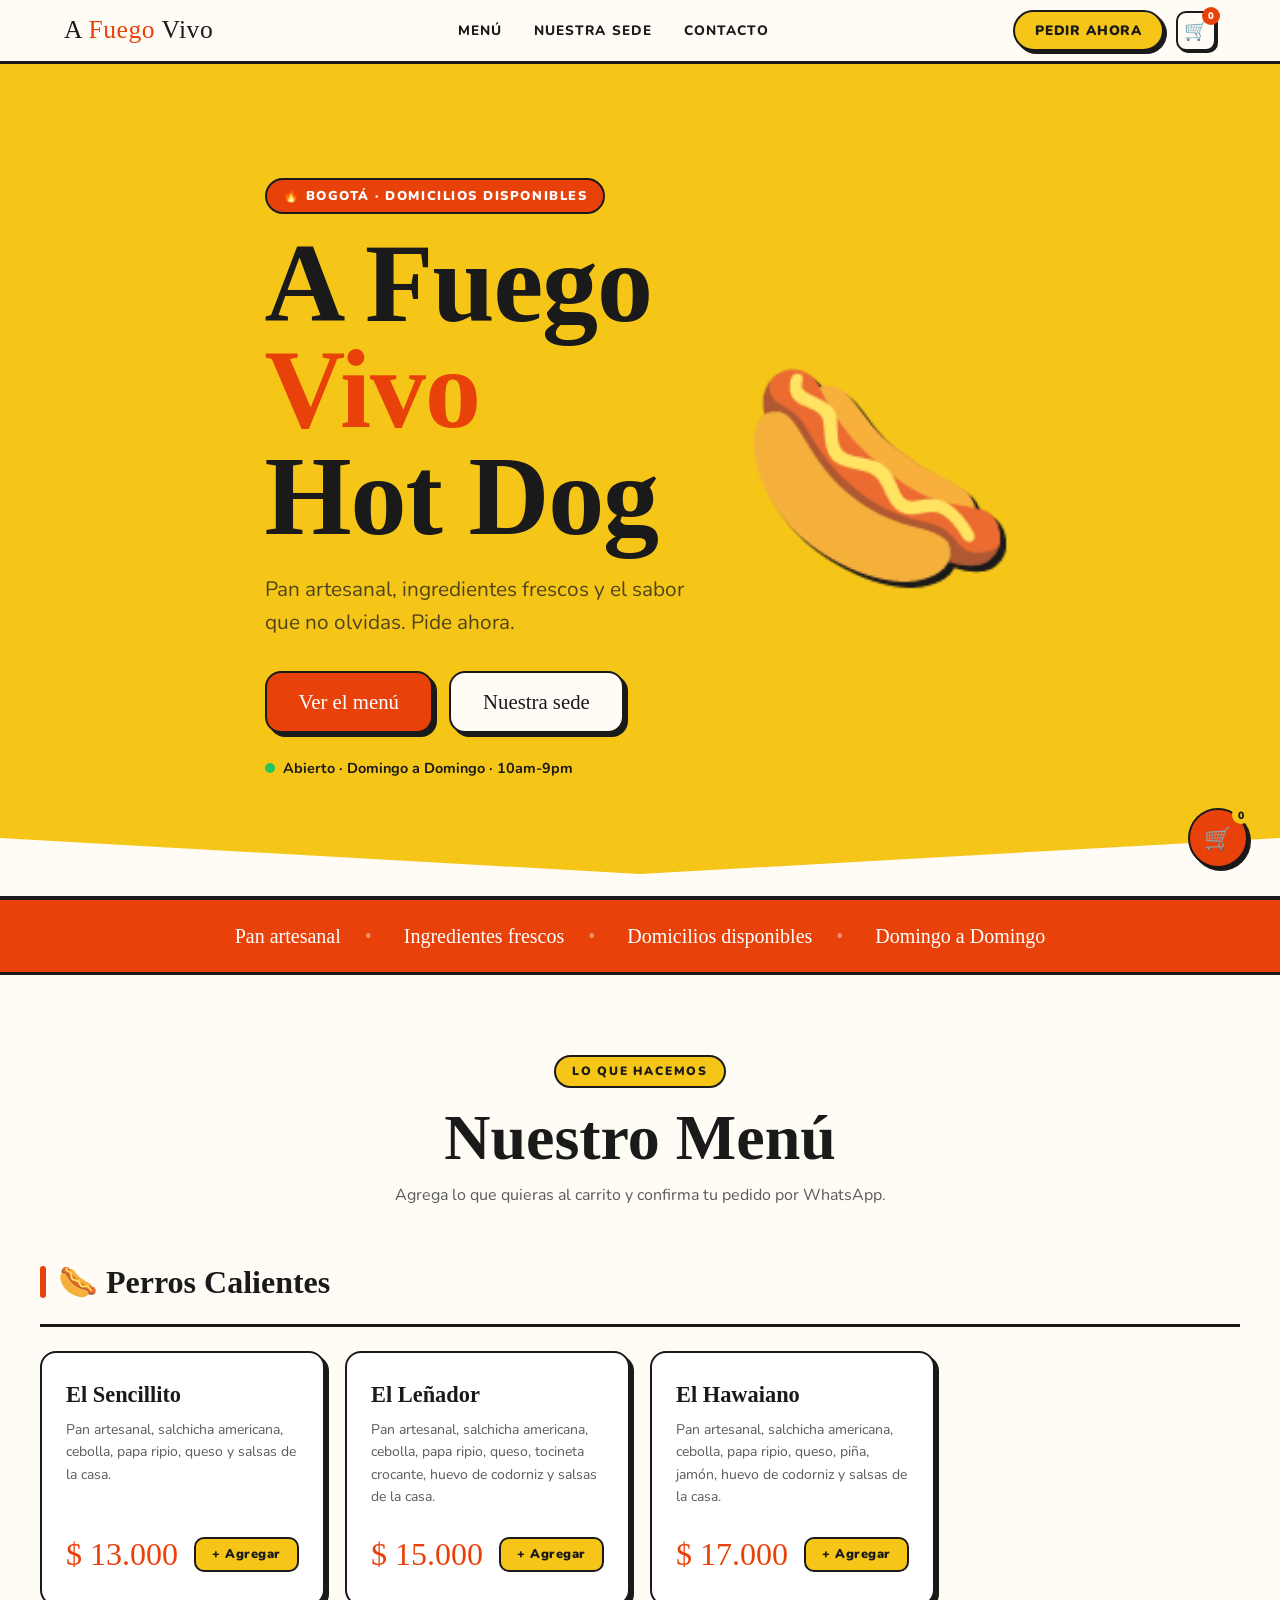
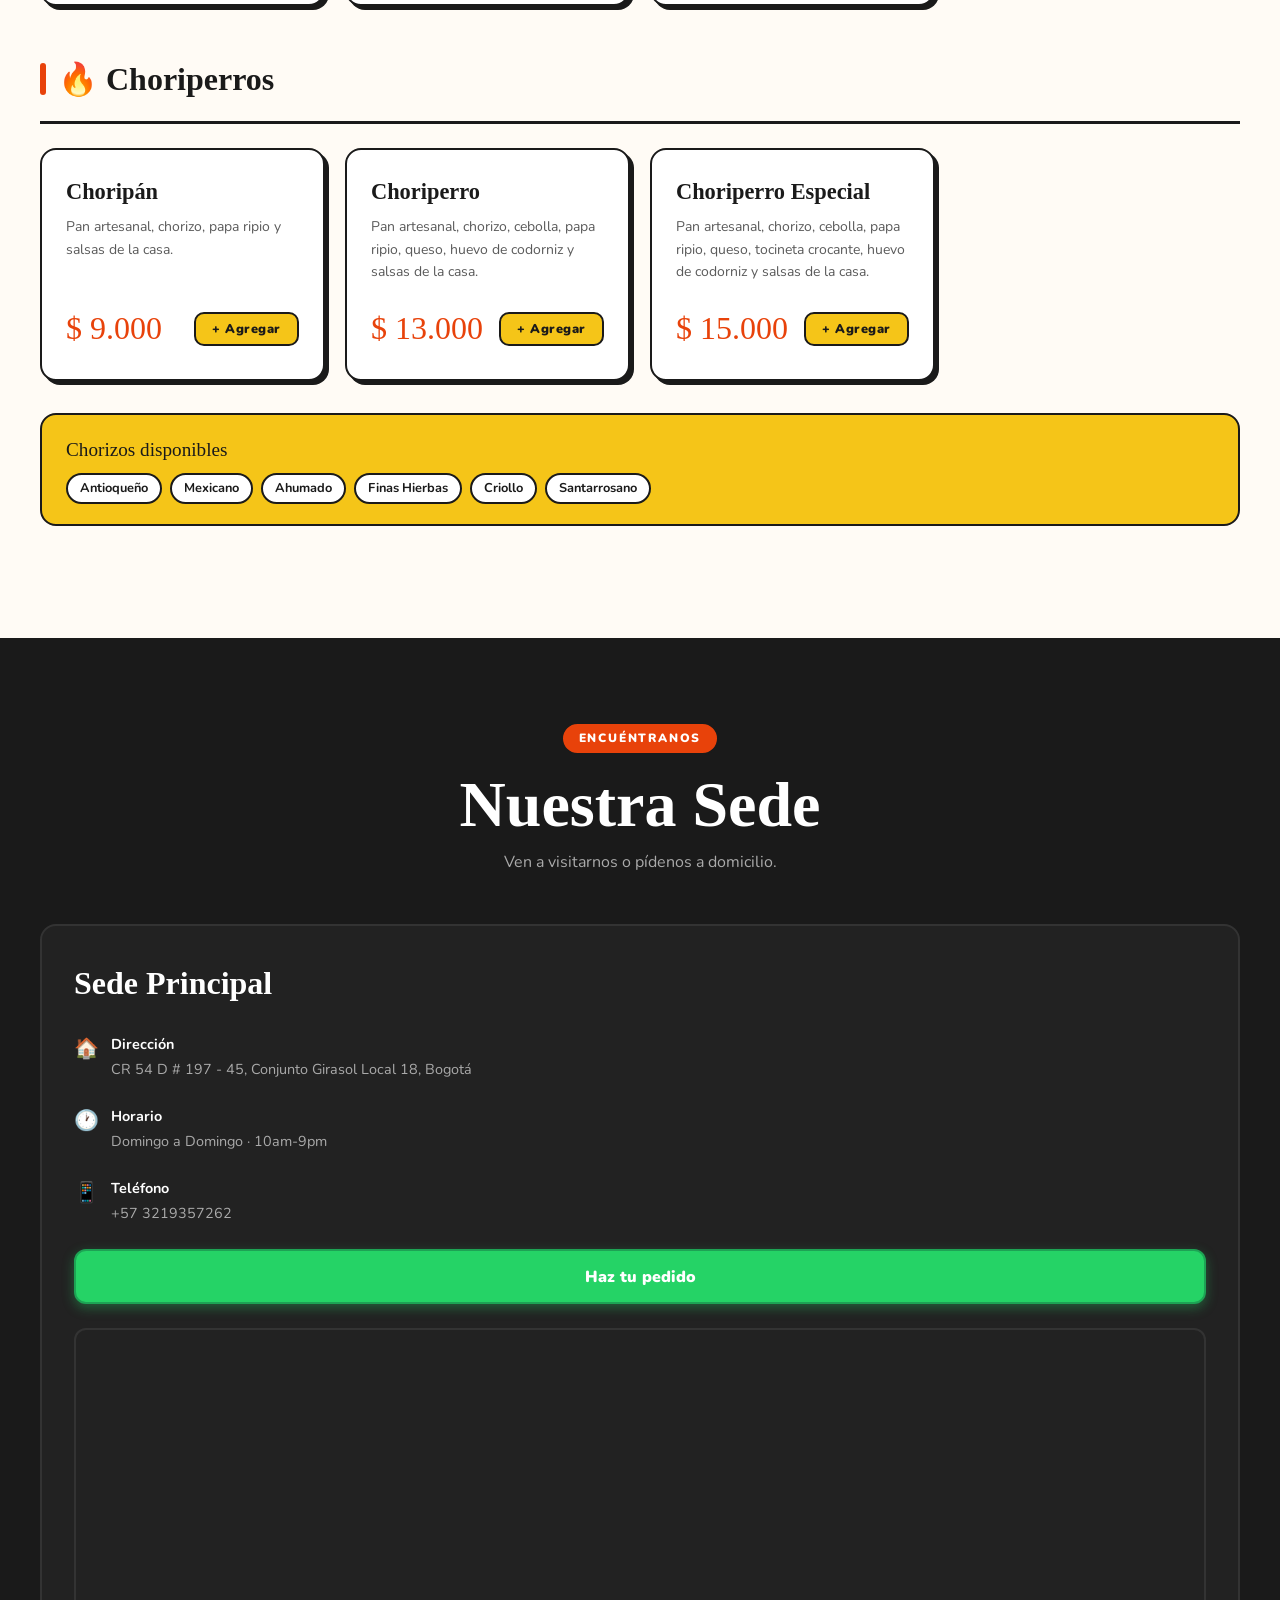
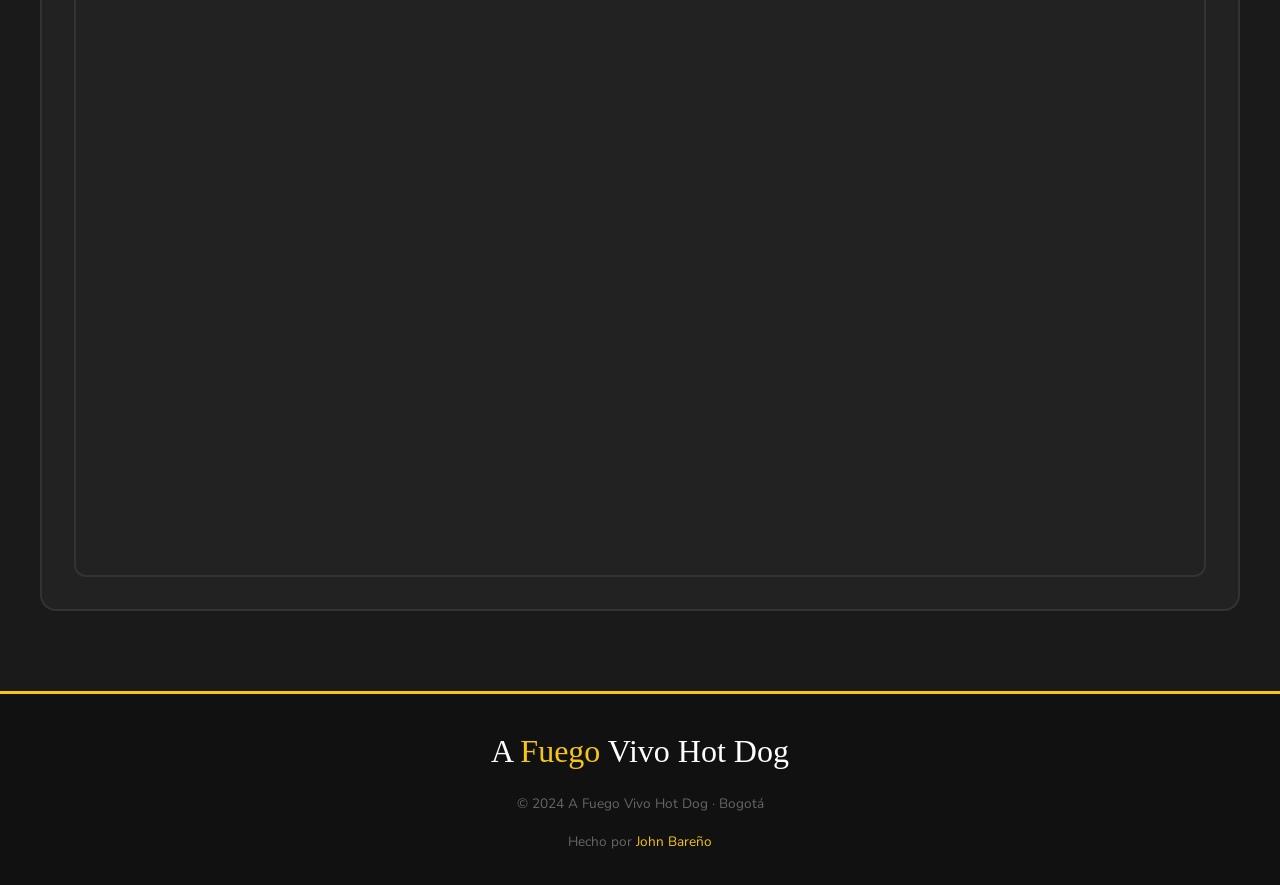
==== commit ae7e2b0f: "cambios en la toma del pedido y se agrego el qr de la llave" ====
--- a/index.html
+++ b/index.html
@@ -319,13 +319,11 @@
   transition: transform 0.1s, box-shadow 0.1s;
 }
 .sede-wa:hover { transform: translateY(-2px); box-shadow: 0 8px 20px rgba(37,211,102,0.4); }
-.sede-maps {
-  display: flex; align-items: center; justify-content: center; gap: 0.5rem;
-  padding: 0.65rem; border: 2px solid #444; color: #aaa;
-  border-radius: 12px; font-size: 0.85rem; font-weight: 700;
-  transition: border-color 0.15s, color 0.15s;
-}
-.sede-maps:hover { border-color: var(--yellow); color: var(--yellow); }
+.sede-map-wrap {
+  border: 2px solid #333; border-radius: 12px; overflow: hidden; line-height: 0;
+  aspect-ratio: 4 / 3;
+}
+.sede-map { display: block; width: 100%; height: 100%; border: 0; }
 
 /* ── FOOTER ── */
 .footer2 {
@@ -434,7 +432,7 @@
 .of__input.err { border-color: #EF4444; }
 .of__err { font-size: 0.75rem; color: #EF4444; font-weight: 700; }
 
-.pay-opts { display: grid; grid-template-columns: repeat(3,1fr); gap: 0.5rem; }
+.pay-opts { display: grid; grid-template-columns: repeat(2,1fr); gap: 0.5rem; }
 .pay-opt { cursor: pointer; }
 .pay-opt input { position: absolute; opacity: 0; width: 0; height: 0; }
 .pay-opt__card {
@@ -447,6 +445,16 @@
 .pay-opt__card.sel { border-color: var(--yellow); background: rgba(245,197,24,0.1); }
 .pay-opt__icon { font-size: 1.4rem; }
 .pay-opt__name { font-size: 0.75rem; font-weight: 800; color: #ddd; }
+
+.llave-info {
+  margin-top: 1rem; padding: 1.25rem; background: #222;
+  border: 2px solid #444; border-radius: 12px;
+  display: flex; flex-direction: column; align-items: center; gap: 0.5rem; text-align: center;
+}
+.llave-info__qr { width: 150px; height: 150px; border-radius: 8px; background: #fff; padding: 6px; }
+.llave-info__label { font-size: 0.8rem; color: #aaa; }
+.llave-info__key { font-family: 'Boogaloo', cursive; font-size: 1.5rem; color: var(--yellow); letter-spacing: 0.02em; }
+.llave-info__name { font-size: 0.75rem; color: #666; }
 
 .ct-back { display: block; color: #666; font-size: 0.85rem; font-weight: 700; margin-bottom: 0.75rem; cursor: pointer; background: none; border: none; text-align: left; }
 .ct-back:hover { color: #aaa; }
@@ -461,9 +469,37 @@
 .ct-wa:hover { background: #1ebe5d; transform: translateY(-1px); }
 .ct-wa svg { width: 20px; height: 20px; fill: #fff; }
 
+/* ── MODAL CHORIZO ── */
+.chorizo-modal {
+  position: fixed; top: 50%; left: 50%; z-index: 210;
+  width: min(380px, calc(100vw - 2rem));
+  background: #1A1A1A; border: 2px solid #333; border-radius: 16px;
+  padding: 1.5rem;
+  transform: translate(-50%,-50%) scale(0.95); opacity: 0; pointer-events: none;
+  transition: transform 0.2s, opacity 0.2s;
+}
+.chorizo-modal.open { transform: translate(-50%,-50%) scale(1); opacity: 1; pointer-events: all; }
+.chorizo-modal__head { display: flex; align-items: center; justify-content: space-between; margin-bottom: 0.5rem; }
+.chorizo-modal__title { font-family: 'Boogaloo', cursive; font-size: 1.5rem; color: #fff; }
+.chorizo-modal__close {
+  width: 32px; height: 32px; border: 1px solid #444; border-radius: 8px;
+  color: #888; font-size: 0.9rem; cursor: pointer; background: #222;
+  display: flex; align-items: center; justify-content: center;
+  transition: color 0.15s, border-color 0.15s;
+}
+.chorizo-modal__close:hover { color: #fff; border-color: var(--red); }
+.chorizo-modal__sub { font-size: 0.85rem; color: #888; margin-bottom: 1rem; }
+.chorizo-modal__opts { display: flex; flex-wrap: wrap; gap: 0.5rem; }
+.chorizo-opt {
+  padding: 0.6rem 1.1rem; background: #222; border: 2px solid #444; border-radius: 100px;
+  color: #ddd; font-weight: 700; font-size: 0.9rem; cursor: pointer;
+  transition: border-color 0.15s, background 0.15s;
+}
+.chorizo-opt:hover { border-color: var(--yellow); background: rgba(245,197,24,0.1); }
+
 /* ── FAB carrito ── */
 .cart-fab2 {
-  position: fixed; bottom: 100px; right: 1.5rem; z-index: 90;
+  position: fixed; bottom: 1.5rem; right: 1.5rem; z-index: 90;
   width: 56px; height: 56px; border-radius: 50%;
   background: var(--red); border: 2px solid var(--dark);
   box-shadow: 3px 3px 0 var(--dark); cursor: pointer;
@@ -480,23 +516,8 @@
   display: flex; align-items: center; justify-content: center;
 }
 
-/* ── WA FAB ── */
-.wa-fab {
-  position: fixed; bottom: 1.5rem; right: 1.5rem; z-index: 90;
-  width: 56px; height: 56px; border-radius: 50%;
-  background: #25D366;
-  display: flex; align-items: center; justify-content: center;
-  box-shadow: 0 4px 16px rgba(37,211,102,0.4);
-  transition: transform 0.15s;
-  animation: wabounce 3s ease-in-out infinite;
-}
-.wa-fab:hover { transform: scale(1.1); animation: none; }
-.wa-fab svg { width: 30px; height: 30px; fill: #fff; }
-@keyframes wabounce { 0%,100%{transform:translateY(0)} 50%{transform:translateY(-5px)} }
-
 @media (min-width: 768px) {
-  .cart-fab2 { bottom: 110px; right: 2rem; width: 60px; height: 60px; }
-  .wa-fab { bottom: 2rem; right: 2rem; width: 64px; height: 64px; }
+  .cart-fab2 { bottom: 2rem; right: 2rem; width: 60px; height: 60px; }
 }
 </style>
 </head>
@@ -549,7 +570,7 @@
       </div>
       <div class="hero__badge">
         <span class="hero__dot"></span>
-        Abierto · Domingo a Domingo · Todo el día
+        Abierto · Domingo a Domingo · 10am-9pm
       </div>
     </div>
     <div class="hero__visual" aria-hidden="true">🌭</div>
@@ -614,12 +635,20 @@
 <button class="cart-fab2" id="cart-fab" aria-label="Ver pedido" hidden>
   🛒<span class="cart-fab2__cnt" id="cart-fab-count">0</span>
 </button>
-<a class="wa-fab" href="#" id="wa-fab" target="_blank" rel="noopener noreferrer" aria-label="WhatsApp">
-  <svg viewBox="0 0 24 24" xmlns="http://www.w3.org/2000/svg"><path d="M17.472 14.382c-.297-.149-1.758-.867-2.03-.967-.273-.099-.471-.148-.67.15-.197.297-.767.966-.94 1.164-.173.199-.347.223-.644.075-.297-.15-1.255-.463-2.39-1.475-.883-.788-1.48-1.761-1.653-2.059-.173-.297-.018-.458.13-.606.134-.133.298-.347.446-.52.149-.174.198-.298.298-.497.099-.198.05-.371-.025-.52-.075-.149-.669-1.612-.916-2.207-.242-.579-.487-.5-.669-.51-.173-.008-.371-.01-.57-.01-.198 0-.52.074-.792.372-.272.297-1.04 1.016-1.04 2.479 0 1.462 1.065 2.875 1.213 3.074.149.198 2.096 3.2 5.077 4.487.709.306 1.262.489 1.694.625.712.227 1.36.195 1.871.118.571-.085 1.758-.719 2.006-1.413.248-.694.248-1.289.173-1.413-.074-.124-.272-.198-.57-.347m-5.421 7.403h-.004a9.87 9.87 0 01-5.031-1.378l-.361-.214-3.741.982.998-3.648-.235-.374a9.86 9.86 0 01-1.51-5.26c.001-5.45 4.436-9.884 9.888-9.884 2.64 0 5.122 1.03 6.988 2.898a9.825 9.825 0 012.893 6.994c-.003 5.45-4.437 9.884-9.885 9.884m8.413-18.297A11.815 11.815 0 0012.05 0C5.495 0 .16 5.335.157 11.892c0 2.096.547 4.142 1.588 5.945L.057 24l6.305-1.654a11.882 11.882 0 005.683 1.448h.005c6.554 0 11.89-5.335 11.893-11.893a11.821 11.821 0 00-3.48-8.413z"/></svg>
-</a>
+
+<!-- MODAL CHORIZO -->
+<div class="cart-overlay" id="chorizo-overlay"></div>
+<div class="chorizo-modal" id="chorizo-modal" role="dialog" aria-modal="true" aria-labelledby="chorizo-modal-title" aria-hidden="true">
+  <div class="chorizo-modal__head">
+    <h3 class="chorizo-modal__title" id="chorizo-modal-title">Elige el chorizo</h3>
+    <button class="chorizo-modal__close" id="chorizo-close" aria-label="Cerrar">✕</button>
+  </div>
+  <p class="chorizo-modal__sub" id="chorizo-modal-sub"></p>
+  <div class="chorizo-modal__opts" id="chorizo-opts"></div>
+</div>
 
 <script type="module">
-import { MENU, CHORIZOS, LOCATIONS } from './js/config.js';
+import { MENU, CHORIZOS, LOCATIONS, PAYMENT } from './js/config.js';
 
 const COP = new Intl.NumberFormat('es-CO',{style:'currency',currency:'COP',maximumFractionDigits:0});
 let cart = [];
@@ -639,7 +668,7 @@
             <div class="menu-card2__footer">
               <span class="menu-card2__price">${COP.format(item.price)}</span>
               <button class="menu-card2__add"
-                data-name="${esc(item.name)}" data-price="${item.price}" data-emoji="${getEmoji(item.name)}"
+                data-name="${esc(item.name)}" data-price="${item.price}" data-emoji="${getEmoji(item.name)}" data-cat="${cat.id}"
                 aria-label="Agregar ${item.name}">+ Agregar</button>
             </div>
           </article>`).join('')}
@@ -654,12 +683,47 @@
   wrap.addEventListener('click', e => {
     const btn = e.target.closest('.menu-card2__add');
     if (!btn) return;
-    addItem({ name: btn.dataset.name, price: +btn.dataset.price, emoji: btn.dataset.emoji });
+    const item = { name: btn.dataset.name, price: +btn.dataset.price, emoji: btn.dataset.emoji };
+    if (btn.dataset.cat === 'choriperros') {
+      openChorizoModal(item);
+      return;
+    }
+    addItem(item);
     btn.textContent = '✓ Agregado'; btn.classList.add('added');
     setTimeout(() => { btn.textContent = '+ Agregar'; btn.classList.remove('added'); }, 1200);
     showCartStep(); openCart();
   });
 }
+
+// ── Modal selección de chorizo ──
+let pendingChoriperro = null;
+
+function openChorizoModal(item) {
+  pendingChoriperro = item;
+  document.getElementById('chorizo-modal-sub').textContent = `Para tu ${item.name}, ¿qué chorizo prefieres?`;
+  document.getElementById('chorizo-opts').innerHTML = CHORIZOS.map(c =>
+    `<button type="button" class="chorizo-opt" data-chorizo="${esc(c)}">${esc(c)}</button>`
+  ).join('');
+  document.getElementById('chorizo-modal')?.classList.add('open');
+  document.getElementById('chorizo-modal')?.setAttribute('aria-hidden','false');
+  document.getElementById('chorizo-overlay')?.classList.add('open');
+}
+function closeChorizoModal() {
+  pendingChoriperro = null;
+  document.getElementById('chorizo-modal')?.classList.remove('open');
+  document.getElementById('chorizo-modal')?.setAttribute('aria-hidden','true');
+  document.getElementById('chorizo-overlay')?.classList.remove('open');
+}
+document.getElementById('chorizo-opts')?.addEventListener('click', e => {
+  const btn = e.target.closest('.chorizo-opt');
+  if (!btn || !pendingChoriperro) return;
+  const item = pendingChoriperro;
+  addItem({ name: `${item.name} (${btn.dataset.chorizo})`, price: item.price, emoji: item.emoji });
+  closeChorizoModal();
+  showCartStep(); openCart();
+});
+document.getElementById('chorizo-close')?.addEventListener('click', closeChorizoModal);
+document.getElementById('chorizo-overlay')?.addEventListener('click', closeChorizoModal);
 
 // ── Render Sedes ──
 function renderSedes() {
@@ -669,16 +733,22 @@
       <div class="sede-detail"><span class="sede-detail__icon">🏠</span><div class="sede-detail__text"><strong>Dirección</strong>${loc.address}${loc.city?', '+loc.city:''}</div></div>
       <div class="sede-detail"><span class="sede-detail__icon">🕐</span><div class="sede-detail__text"><strong>Horario</strong>${loc.schedule}</div></div>
       <div class="sede-detail"><span class="sede-detail__icon">📱</span><div class="sede-detail__text"><strong>Teléfono</strong>+57 ${loc.phone.replace('57','')}</div></div>
-      <a href="https://wa.me/${loc.phone}?text=${encodeURIComponent('Hola, quiero hacer un pedido!')}" target="_blank" rel="noopener" class="sede-wa">
-        <svg width="20" height="20" viewBox="0 0 24 24" fill="#fff"><path d="M17.472 14.382c-.297-.149-1.758-.867-2.03-.967-.273-.099-.471-.148-.67.15-.197.297-.767.966-.94 1.164-.173.199-.347.223-.644.075-.297-.15-1.255-.463-2.39-1.475-.883-.788-1.48-1.761-1.653-2.059-.173-.297-.018-.458.13-.606.134-.133.298-.347.446-.52.149-.174.198-.298.298-.497.099-.198.05-.371-.025-.52-.075-.149-.669-1.612-.916-2.207-.242-.579-.487-.5-.669-.51-.173-.008-.371-.01-.57-.01-.198 0-.52.074-.792.372-.272.297-1.04 1.016-1.04 2.479 0 1.462 1.065 2.875 1.213 3.074.149.198 2.096 3.2 5.077 4.487.709.306 1.262.489 1.694.625.712.227 1.36.195 1.871.118.571-.085 1.758-.719 2.006-1.413.248-.694.248-1.289.173-1.413-.074-.124-.272-.198-.57-.347m-5.421 7.403h-.004a9.87 9.87 0 01-5.031-1.378l-.361-.214-3.741.982.998-3.648-.235-.374a9.86 9.86 0 01-1.51-5.26c.001-5.45 4.436-9.884 9.888-9.884 2.64 0 5.122 1.03 6.988 2.898a9.825 9.825 0 012.893 6.994c-.003 5.45-4.437 9.884-9.885 9.884m8.413-18.297A11.815 11.815 0 0012.05 0C5.495 0 .16 5.335.157 11.892c0 2.096.547 4.142 1.588 5.945L.057 24l6.305-1.654a11.882 11.882 0 005.683 1.448h.005c6.554 0 11.89-5.335 11.893-11.893a11.821 11.821 0 00-3.48-8.413z"/></svg>
-        Pedir por WhatsApp
-      </a>
-      ${loc.mapsUrl ? `<a href="${loc.mapsUrl}" target="_blank" rel="noopener" class="sede-maps">📍 Ver en Google Maps</a>` : ''}
+      <button type="button" class="sede-wa" data-open-cart>Haz tu pedido</button>
+      <div class="sede-map-wrap">
+        <iframe class="sede-map" src="${mapsEmbedSrc(loc)}" loading="lazy" referrerpolicy="no-referrer-when-downgrade" title="Mapa de ${esc(loc.name)}"></iframe>
+      </div>
     </div>`).join('');
-}
-
-// ── WA FAB ──
-document.getElementById('wa-fab').href = `https://wa.me/${phone}?text=${encodeURIComponent('Hola, quiero hacer un pedido!')}`;
+
+  document.getElementById('sede-grid')?.addEventListener('click', e => {
+    if (!e.target.closest('[data-open-cart]')) return;
+    showCartStep(); openCart();
+  });
+}
+
+function mapsEmbedSrc(loc) {
+  const q = encodeURIComponent(loc.mapsQuery || `${loc.address}${loc.city ? ', ' + loc.city : ''}`);
+  return `https://www.google.com/maps?q=${q}&z=17&output=embed`;
+}
 
 // ── Cart logic ──
 function addItem({name,price,emoji}) {
@@ -762,11 +832,16 @@
       <div class="of__field">
         <p class="of__label">Metodo de pago</p>
         <div class="pay-opts" role="radiogroup">
-          <label class="pay-opt"><input type="radio" name="pay" value="Nequi" required><span class="pay-opt__card"><span class="pay-opt__icon">📱</span><span class="pay-opt__name">Nequi</span></span></label>
-          <label class="pay-opt"><input type="radio" name="pay" value="Llave"><span class="pay-opt__card"><span class="pay-opt__icon">🔑</span><span class="pay-opt__name">Llave</span></span></label>
+          <label class="pay-opt"><input type="radio" name="pay" value="Llave" required><span class="pay-opt__card"><span class="pay-opt__icon">🔑</span><span class="pay-opt__name">Llave</span></span></label>
           <label class="pay-opt"><input type="radio" name="pay" value="Efectivo"><span class="pay-opt__card"><span class="pay-opt__icon">💵</span><span class="pay-opt__name">Efectivo</span></span></label>
         </div>
         <p class="of__err" id="e-pay" hidden>Elige un metodo de pago.</p>
+        <div class="llave-info" id="llave-info" hidden>
+          <img class="llave-info__qr" src="${PAYMENT.qrImage}" alt="Código QR para pagar por Bre-B">
+          <p class="llave-info__label">Escanea este QR o paga por Bre-B a la llave:</p>
+          <p class="llave-info__key">${esc(PAYMENT.llaveKey)}</p>
+          <p class="llave-info__name">A nombre de ${esc(PAYMENT.llaveName)}</p>
+        </div>
       </div>
     </form>`;
   footer.innerHTML=`
@@ -778,6 +853,7 @@
   body.querySelectorAll('.pay-opt input').forEach(r => r.addEventListener('change', () => {
     body.querySelectorAll('.pay-opt__card').forEach(c=>c.classList.remove('sel'));
     r.nextElementSibling.classList.add('sel');
+    document.getElementById('llave-info')?.toggleAttribute('hidden', r.value !== 'Llave');
   }));
   document.getElementById('back-cart')?.addEventListener('click', showCartStep);
   document.getElementById('send-wa')?.addEventListener('click', submitForm);
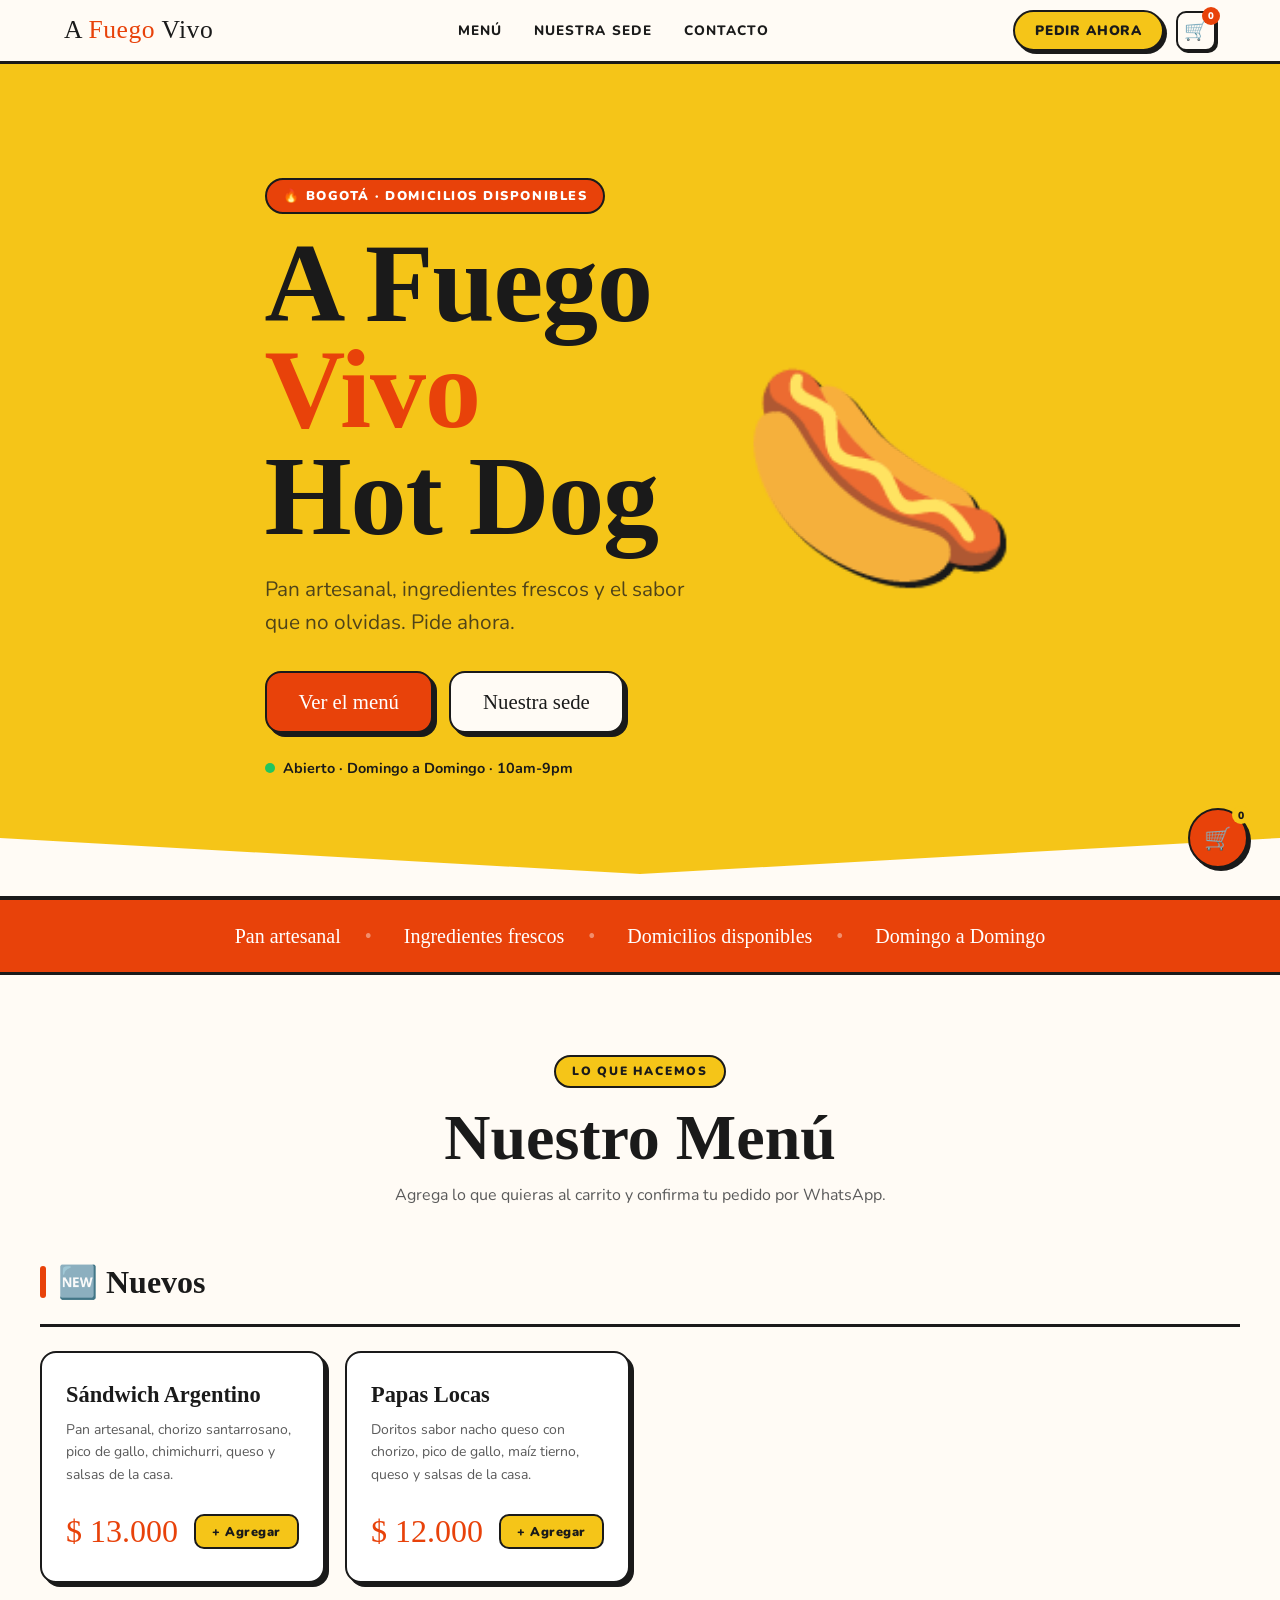
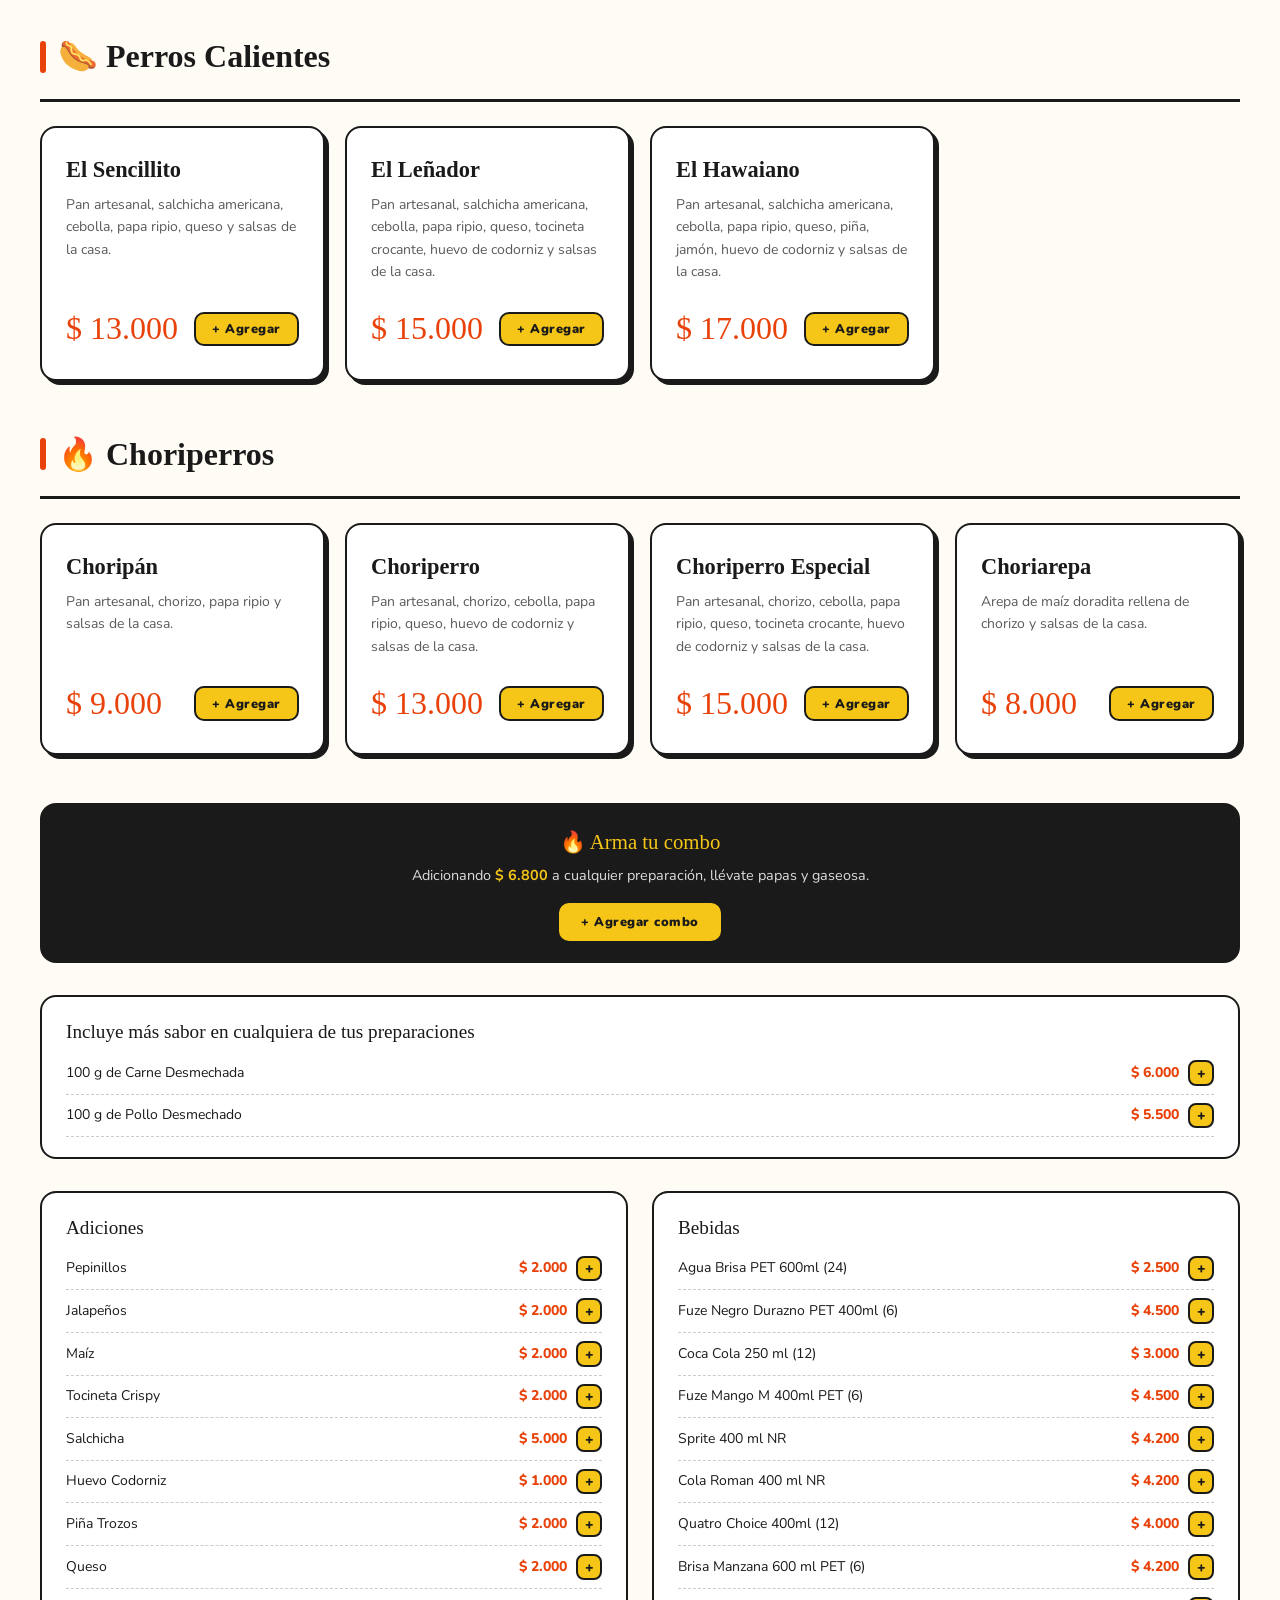
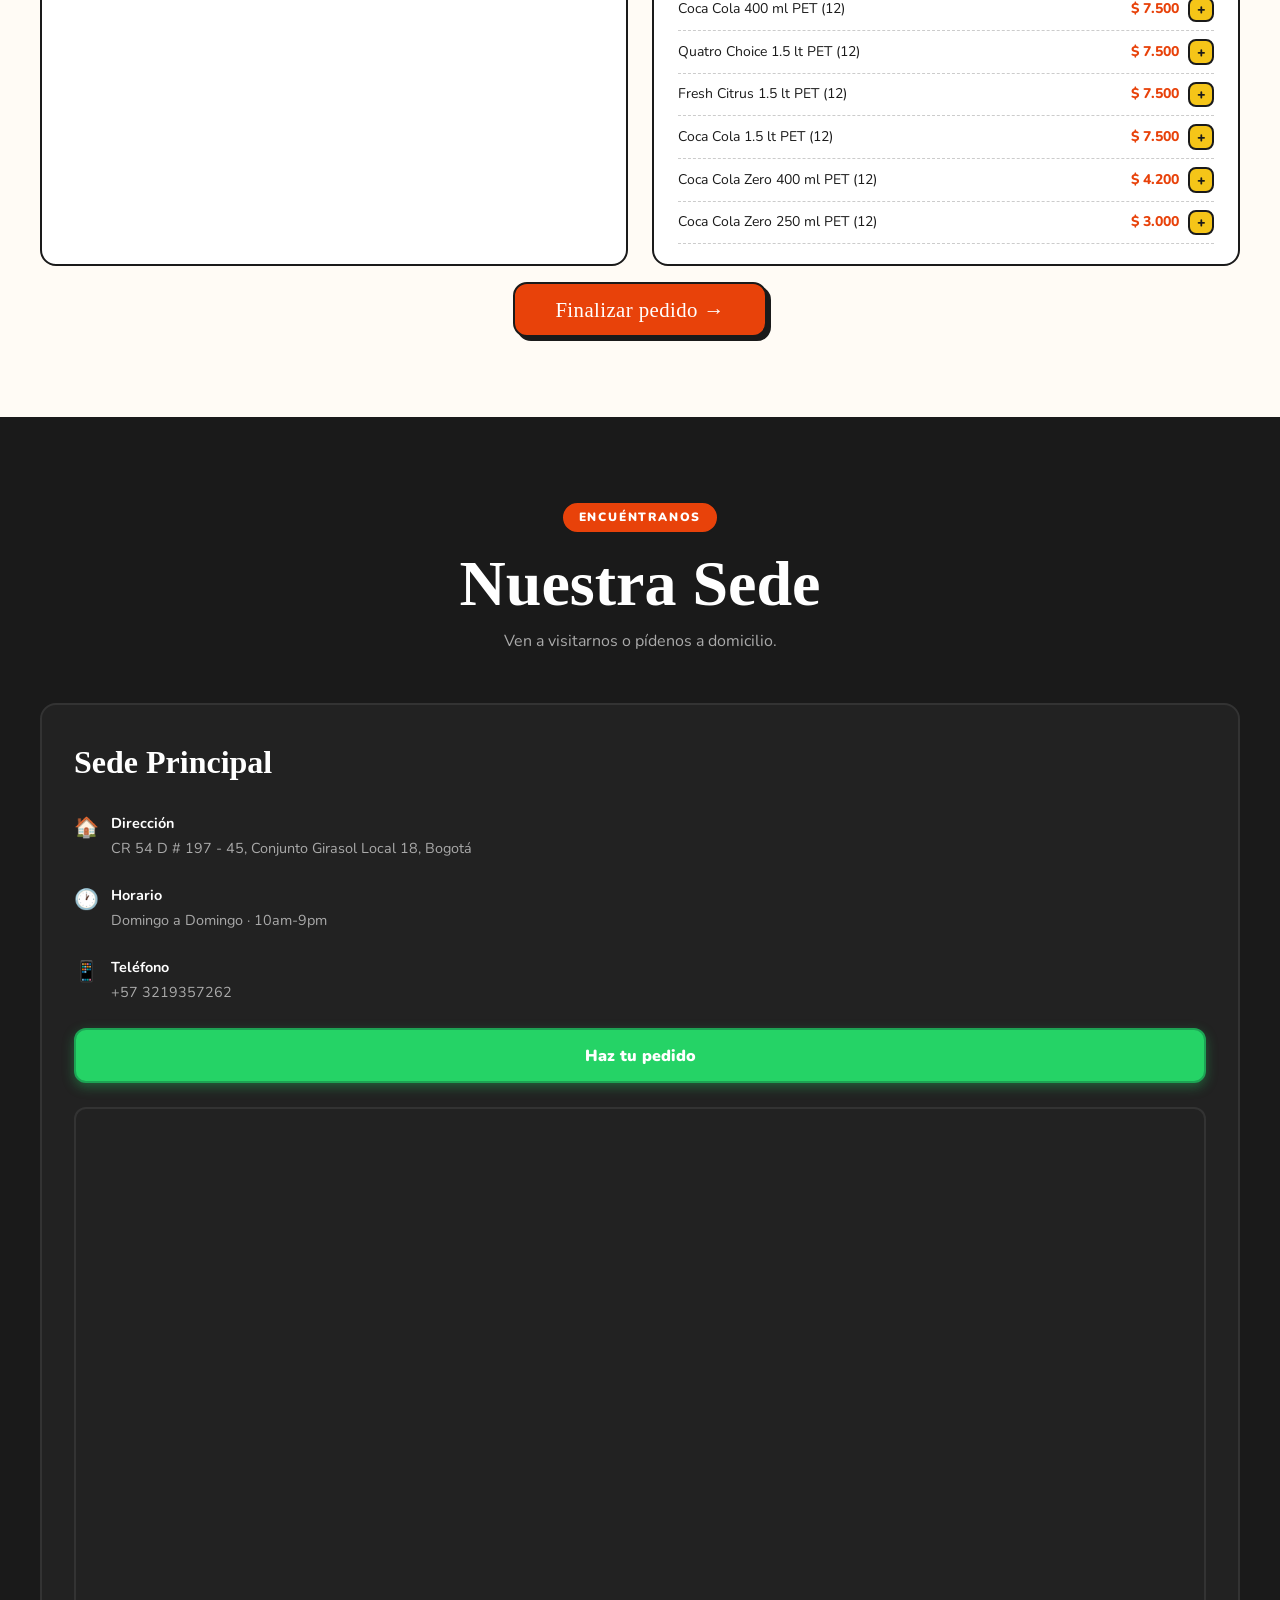
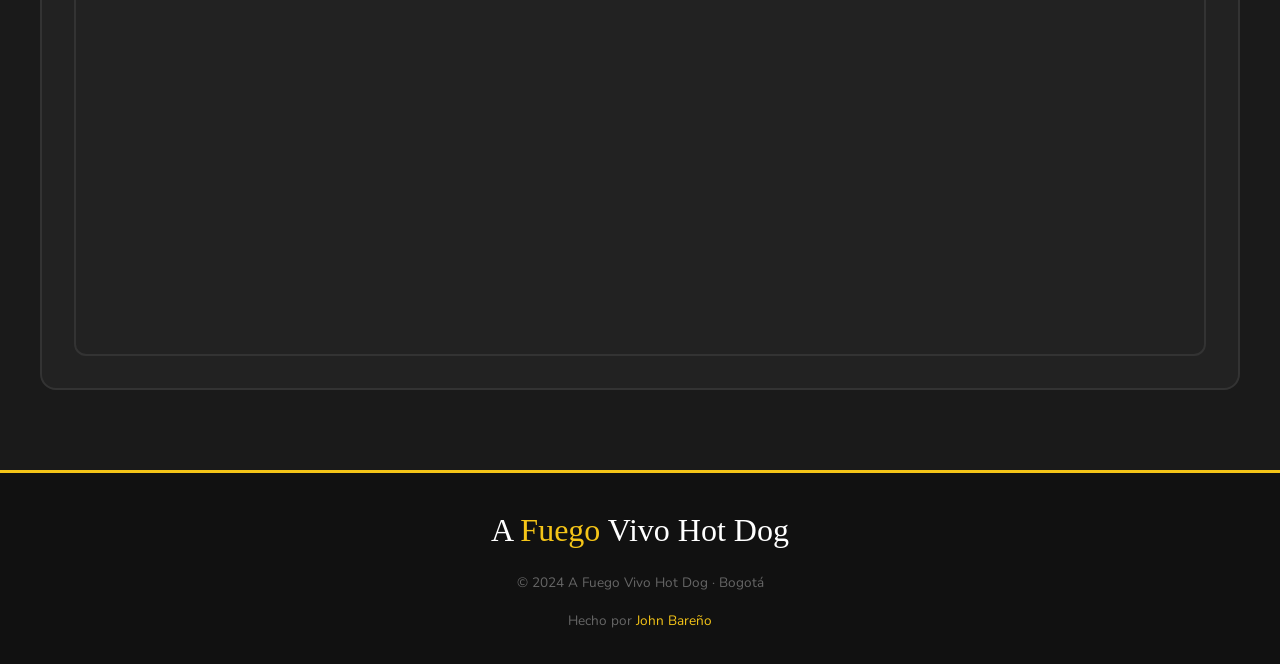
==== commit 6fe3f397: "se actualizo el menu, se agrego el qr de la llave, se cambio el comprotamiento del panel del pedido" ====
--- a/index.html
+++ b/index.html
@@ -290,6 +290,63 @@
   font-size: 0.8rem; font-weight: 700; padding: 0.2rem 0.75rem;
 }
 
+.combo-note {
+  background: var(--dark); color: #fff; border: 2px solid var(--dark); border-radius: var(--radius);
+  padding: 1.25rem 1.5rem; margin-bottom: 2rem; text-align: center;
+}
+.combo-note__title { font-family: 'Boogaloo', cursive; font-size: 1.3rem; color: var(--yellow); margin-bottom: 0.35rem; }
+.combo-note__desc { font-size: 0.9rem; color: #ddd; margin-bottom: 1rem; }
+.combo-note__desc strong { color: var(--yellow); }
+.combo-note__add {
+  background: var(--yellow); color: var(--dark);
+  border: 2px solid var(--yellow); border-radius: 10px;
+  font-weight: 900; font-size: 0.8rem; letter-spacing: 0.04em;
+  padding: 0.5rem 1.25rem; cursor: pointer;
+  transition: background 0.15s, transform 0.1s;
+}
+.combo-note__add:hover { background: var(--yellow-dark); transform: scale(1.05); }
+.combo-note__add.added { background: var(--red); color: #fff; border-color: var(--red); }
+
+.price-note {
+  background: #fff; border: 2px solid var(--dark); border-radius: var(--radius);
+  padding: 1.25rem 1.5rem; margin-bottom: 2rem;
+}
+.price-note__title { font-family: 'Boogaloo', cursive; font-size: 1.2rem; color: var(--dark); margin-bottom: 0.75rem; }
+.price-note__grid { display: grid; gap: 0.5rem; }
+.price-note__row {
+  display: flex; justify-content: space-between; align-items: center; gap: 1rem;
+  font-size: 0.875rem; color: var(--dark);
+  padding-bottom: 0.5rem; border-bottom: 1px dashed #ccc;
+}
+.price-note__row-name { flex: 1; }
+.price-note__row-right { display: flex; align-items: center; gap: 0.6rem; }
+.price-note__row-price { font-weight: 800; color: var(--red); white-space: nowrap; }
+.price-note__add {
+  background: var(--yellow); color: var(--dark);
+  border: 2px solid var(--dark); border-radius: 8px;
+  font-weight: 900; font-size: 0.9rem; line-height: 1;
+  width: 1.6rem; height: 1.6rem; flex: none; cursor: pointer;
+  display: flex; align-items: center; justify-content: center;
+  transition: background 0.15s, transform 0.1s;
+}
+.price-note__add:hover { background: var(--yellow-dark); transform: scale(1.1); }
+.price-note__add.added { background: var(--red); color: #fff; border-color: var(--red); }
+
+.price-note-cols { display: grid; grid-template-columns: 1fr 1fr; gap: 1.5rem; }
+.price-note-cols .price-note { margin-bottom: 0; }
+@media (max-width: 640px) { .price-note-cols { grid-template-columns: 1fr; } }
+
+.menu-finish { text-align: center; margin-top: 1rem; }
+.menu-finish__btn {
+  background: var(--red); color: #fff;
+  border: 2px solid var(--dark); border-radius: 14px;
+  font-family: 'Boogaloo', cursive; font-size: 1.3rem; letter-spacing: 0.02em;
+  padding: 0.85rem 2.5rem; cursor: pointer;
+  box-shadow: 4px 4px 0 var(--dark);
+  transition: transform 0.15s, box-shadow 0.15s;
+}
+.menu-finish__btn:hover { transform: translate(-2px,-2px); box-shadow: 6px 6px 0 var(--dark); }
+
 /* ── SEDE ── */
 .sede-sec {
   padding: 5rem 1.5rem;
@@ -400,7 +457,9 @@
 /* cart total & buttons */
 .ct-total { display: flex; justify-content: space-between; align-items: center; margin-bottom: 1rem; }
 .ct-total__lbl { font-weight: 800; color: #888; text-transform: uppercase; font-size: 0.85rem; letter-spacing: 0.08em; }
-.ct-total__val { font-family: 'Boogaloo', cursive; font-size: 1.75rem; color: var(--yellow); }
+.ct-total__vals { display: flex; flex-direction: column; align-items: flex-end; }
+.ct-total__delivery { font-size: 0.7rem; color: #888; }
+.ct-total__val { font-family: 'Boogaloo', cursive; font-size: 1.75rem; color: var(--yellow); line-height: 1.1; }
 .ct-next {
   display: block; width: 100%; padding: 1rem;
   background: var(--red); color: #fff; border: none; border-radius: 12px;
@@ -416,6 +475,7 @@
 .of-summary__lbl { font-size: 0.7rem; font-weight: 900; letter-spacing: 0.15em; text-transform: uppercase; color: var(--yellow); margin-bottom: 0.5rem; }
 .of-summary__items { display: flex; flex-wrap: wrap; gap: 0.3rem; margin-bottom: 0.5rem; }
 .of-summary__item { font-size: 0.8rem; color: #aaa; background: #2a2a2a; padding: 2px 8px; border-radius: 100px; border: 1px solid #333; }
+.of-summary__delivery { font-size: 0.7rem; color: #888; margin-bottom: 0.15rem; }
 .of-summary__total { font-family: 'Boogaloo', cursive; font-size: 1.25rem; color: var(--yellow); }
 
 .of { display: flex; flex-direction: column; gap: 1.25rem; }
@@ -451,10 +511,12 @@
   border: 2px solid #444; border-radius: 12px;
   display: flex; flex-direction: column; align-items: center; gap: 0.5rem; text-align: center;
 }
+.llave-info[hidden] { display: none; }
 .llave-info__qr { width: 150px; height: 150px; border-radius: 8px; background: #fff; padding: 6px; }
 .llave-info__label { font-size: 0.8rem; color: #aaa; }
 .llave-info__key { font-family: 'Boogaloo', cursive; font-size: 1.5rem; color: var(--yellow); letter-spacing: 0.02em; }
 .llave-info__name { font-size: 0.75rem; color: #666; }
+.llave-info__note { font-size: 0.7rem; color: #888; margin-top: 0.25rem; }
 
 .ct-back { display: block; color: #666; font-size: 0.85rem; font-weight: 700; margin-bottom: 0.75rem; cursor: pointer; background: none; border: none; text-align: left; }
 .ct-back:hover { color: #aaa; }
@@ -596,6 +658,9 @@
       <p class="sec-head__desc">Agrega lo que quieras al carrito y confirma tu pedido por WhatsApp.</p>
     </div>
     <div id="menu-inner"></div>
+    <div class="menu-finish">
+      <button type="button" class="menu-finish__btn" id="menu-finish-btn">Finalizar pedido →</button>
+    </div>
   </div>
 </section>
 
@@ -648,7 +713,7 @@
 </div>
 
 <script type="module">
-import { MENU, CHORIZOS, LOCATIONS, PAYMENT } from './js/config.js';
+import { MENU, CHORIZOS, LOCATIONS, PAYMENT, COMBO, EXTRAS, ADICIONES, BEBIDAS } from './js/config.js';
 
 const COP = new Intl.NumberFormat('es-CO',{style:'currency',currency:'COP',maximumFractionDigits:0});
 let cart = [];
@@ -674,14 +739,29 @@
           </article>`).join('')}
       </div>
     </div>
-  `).join('') + (CHORIZOS.length ? `
-    <div class="chorizo-note">
-      <p class="chorizo-note__title">Chorizos disponibles</p>
-      <div class="chorizo-note__tags">${CHORIZOS.map(c=>`<span class="chorizo-note__tag">${c}</span>`).join('')}</div>
-    </div>` : '');
+  `).join('') + `
+    <div class="combo-note">
+      <p class="combo-note__title">🔥 Arma tu combo</p>
+      <p class="combo-note__desc">Adicionando <strong>${COP.format(COMBO.price)}</strong> a cualquier preparación, llévate ${COMBO.includes.toLowerCase()}.</p>
+      <button class="combo-note__add" data-name="Combo (+ ${esc(COMBO.includes)})" data-price="${COMBO.price}" data-emoji="🔥" aria-label="Agregar combo">+ Agregar combo</button>
+    </div>
+    <div class="price-note">
+      <p class="price-note__title">Incluye más sabor en cualquiera de tus preparaciones</p>
+      <div class="price-note__grid">${EXTRAS.map(e=>priceRow(`${e.unit} de ${e.name}`, e.price, '🍖')).join('')}</div>
+    </div>
+    <div class="price-note-cols">
+      <div class="price-note">
+        <p class="price-note__title">Adiciones</p>
+        <div class="price-note__grid">${ADICIONES.map(a=>priceRow(a.name, a.price, '➕')).join('')}</div>
+      </div>
+      <div class="price-note">
+        <p class="price-note__title">Bebidas</p>
+        <div class="price-note__grid">${BEBIDAS.map(b=>priceRow(b.name, b.price, '🥤')).join('')}</div>
+      </div>
+    </div>`;
 
   wrap.addEventListener('click', e => {
-    const btn = e.target.closest('.menu-card2__add');
+    const btn = e.target.closest('.menu-card2__add, .price-note__add, .combo-note__add');
     if (!btn) return;
     const item = { name: btn.dataset.name, price: +btn.dataset.price, emoji: btn.dataset.emoji };
     if (btn.dataset.cat === 'choriperros') {
@@ -689,10 +769,22 @@
       return;
     }
     addItem(item);
-    btn.textContent = '✓ Agregado'; btn.classList.add('added');
-    setTimeout(() => { btn.textContent = '+ Agregar'; btn.classList.remove('added'); }, 1200);
-    showCartStep(); openCart();
+    const label = btn.textContent;
+    btn.textContent = btn.classList.contains('price-note__add') ? '✓' : '✓ Agregado';
+    btn.classList.add('added');
+    setTimeout(() => { btn.textContent = label; btn.classList.remove('added'); }, 1200);
+    showCartStep();
   });
+}
+
+function priceRow(name, price, emoji) {
+  return `<div class="price-note__row">
+    <span class="price-note__row-name">${esc(name)}</span>
+    <span class="price-note__row-right">
+      <span class="price-note__row-price">${COP.format(price)}</span>
+      <button class="price-note__add" data-name="${esc(name)}" data-price="${price}" data-emoji="${emoji}" aria-label="Agregar ${esc(name)}">+</button>
+    </span>
+  </div>`;
 }
 
 // ── Modal selección de chorizo ──
@@ -720,7 +812,7 @@
   const item = pendingChoriperro;
   addItem({ name: `${item.name} (${btn.dataset.chorizo})`, price: item.price, emoji: item.emoji });
   closeChorizoModal();
-  showCartStep(); openCart();
+  showCartStep();
 });
 document.getElementById('chorizo-close')?.addEventListener('click', closeChorizoModal);
 document.getElementById('chorizo-overlay')?.addEventListener('click', closeChorizoModal);
@@ -761,7 +853,9 @@
   i.qty+=d; if(i.qty<=0) cart=cart.filter(x=>x.name!==name);
   updateBadges();
 }
-function total() { return cart.reduce((s,i)=>s+i.price*i.qty,0); }
+const DELIVERY_FEE = 1000;
+function subtotal() { return cart.reduce((s,i)=>s+i.price*i.qty,0); }
+function total() { return cart.length ? subtotal() + DELIVERY_FEE : 0; }
 function totalItems() { return cart.reduce((s,i)=>s+i.qty,0); }
 function updateBadges() {
   const n = totalItems();
@@ -796,13 +890,19 @@
       </div>
     </div>`).join('');
   footer.innerHTML=`
-    <div class="ct-total"><span class="ct-total__lbl">Total</span><span class="ct-total__val">${COP.format(total())}</span></div>
-    <button class="ct-next" id="go-form">Continuar con el pedido →</button>
+    <div class="ct-total">
+      <span class="ct-total__lbl">Total</span>
+      <span class="ct-total__vals">
+        <span class="ct-total__delivery">+ ${COP.format(DELIVERY_FEE)} domicilio</span>
+        <span class="ct-total__val">${COP.format(total())}</span>
+      </span>
+    </div>
+    <button class="ct-next" id="go-form">Finalizar pedido →</button>
     <button class="ct-clear" id="ct-clear">Vaciar pedido</button>`;
-  body.addEventListener('click', e => {
+  body.onclick = e => {
     const b = e.target.closest('.ci__btn'); if(!b) return;
     changeQty(b.dataset.name, b.dataset.action==='inc'?1:-1); showCartStep();
-  });
+  };
   document.getElementById('go-form')?.addEventListener('click', showFormStep);
   document.getElementById('ct-clear')?.addEventListener('click', ()=>{ cart=[]; updateBadges(); showCartStep(); });
 }
@@ -816,6 +916,7 @@
     <div class="of-summary">
       <p class="of-summary__lbl">Tu pedido</p>
       <div class="of-summary__items">${resumen}</div>
+      <p class="of-summary__delivery">+ ${COP.format(DELIVERY_FEE)} domicilio</p>
       <p class="of-summary__total">${COP.format(total())}</p>
     </div>
     <form class="of" id="order-form" novalidate>
@@ -830,6 +931,10 @@
         <p class="of__err" id="e-addr" hidden>Por favor ingresa tu direccion.</p>
       </div>
       <div class="of__field">
+        <label class="of__label" for="f-apto">Apartamento</label>
+        <input class="of__input" type="text" id="f-apto" placeholder="Torre, apto, interior... (opcional)" autocomplete="address-line2">
+      </div>
+      <div class="of__field">
         <p class="of__label">Metodo de pago</p>
         <div class="pay-opts" role="radiogroup">
           <label class="pay-opt"><input type="radio" name="pay" value="Llave" required><span class="pay-opt__card"><span class="pay-opt__icon">🔑</span><span class="pay-opt__name">Llave</span></span></label>
@@ -841,6 +946,7 @@
           <p class="llave-info__label">Escanea este QR o paga por Bre-B a la llave:</p>
           <p class="llave-info__key">${esc(PAYMENT.llaveKey)}</p>
           <p class="llave-info__name">A nombre de ${esc(PAYMENT.llaveName)}</p>
+          <p class="llave-info__note">Comparte el comprobante por WhatsApp luego de enviar el pedido.</p>
         </div>
       </div>
     </form>`;
@@ -853,7 +959,9 @@
   body.querySelectorAll('.pay-opt input').forEach(r => r.addEventListener('change', () => {
     body.querySelectorAll('.pay-opt__card').forEach(c=>c.classList.remove('sel'));
     r.nextElementSibling.classList.add('sel');
-    document.getElementById('llave-info')?.toggleAttribute('hidden', r.value !== 'Llave');
+    const llaveInfo = document.getElementById('llave-info');
+    llaveInfo?.toggleAttribute('hidden', r.value !== 'Llave');
+    if (r.value === 'Llave') llaveInfo?.scrollIntoView({ behavior: 'smooth', block: 'center' });
   }));
   document.getElementById('back-cart')?.addEventListener('click', showCartStep);
   document.getElementById('send-wa')?.addEventListener('click', submitForm);
@@ -862,20 +970,21 @@
 function submitForm() {
   const name = document.getElementById('f-name')?.value.trim();
   const addr = document.getElementById('f-addr')?.value.trim();
+  const apto = document.getElementById('f-apto')?.value.trim();
   const pay  = document.querySelector('input[name="pay"]:checked')?.value ?? '';
   let ok = true;
   const se=(id,show)=>{ const el=document.getElementById(id); if(el) el.hidden=!show; const inp=document.getElementById(id.replace('e-','f-')); inp?.classList.toggle('err',show); };
   se('e-name',!name); se('e-addr',!addr); se('e-pay',!pay);
   if(!name||!addr||!pay) return;
   const lines = cart.map(i=>`- ${i.name} x${i.qty} (${COP.format(i.price*i.qty)})`);
-  const msg = [`*Pedido A Fuego Vivo Hot Dog*`,'', ...lines,'', `*Total: ${COP.format(total())}*`,'',`*Nombre:* ${name}`,`*Direccion:* ${addr}`,`*Pago:* ${pay}`,'','Gracias!'].join('\n');
+  const msg = [`*Pedido A Fuego Vivo Hot Dog*`,'', ...lines,'', `Domicilio: ${COP.format(DELIVERY_FEE)}`, `*Total: ${COP.format(total())}*`,'',`*Nombre:* ${name}`,`*Direccion:* ${addr}`, ...(apto?[`*Apartamento:* ${apto}`]:[]), `*Pago:* ${pay}`,'','Gracias!'].join('\n');
   window.open(`https://wa.me/${phone}?text=${encodeURIComponent(msg)}`,'_blank','noopener');
 }
 
 function openCart()  { const p=document.getElementById('cart-panel'),o=document.getElementById('cart-overlay'); p?.classList.add('open'); p?.setAttribute('aria-hidden','false'); o?.classList.add('open'); document.body.style.overflow='hidden'; }
 function closeCart() { const p=document.getElementById('cart-panel'),o=document.getElementById('cart-overlay'); p?.classList.remove('open'); p?.setAttribute('aria-hidden','true'); o?.classList.remove('open'); document.body.style.overflow=''; }
 
-['cart-toggle','cart-toggle-mobile','cart-fab'].forEach(id=>document.getElementById(id)?.addEventListener('click',()=>{showCartStep();openCart();}));
+['cart-toggle','cart-toggle-mobile','cart-fab','menu-finish-btn'].forEach(id=>document.getElementById(id)?.addEventListener('click',()=>{showCartStep();openCart();}));
 document.getElementById('cart-close')?.addEventListener('click', closeCart);
 document.getElementById('cart-overlay')?.addEventListener('click', closeCart);
 
@@ -892,9 +1001,13 @@
 },{passive:true});
 
 function getEmoji(name) {
-  if(name.toLowerCase().includes('hawaiano')) return '🍍';
-  if(name.toLowerCase().includes('leñador')) return '🪓';
-  if(name.toLowerCase().includes('choripán')) return '🌶️';
+  const n = name.toLowerCase();
+  if(n.includes('hawaiano')) return '🍍';
+  if(n.includes('leñador')) return '🪓';
+  if(n.includes('choripán')) return '🌶️';
+  if(n.includes('choriarepa')) return '🫓';
+  if(n.includes('sándwich argentino')) return '🥪';
+  if(n.includes('papas locas')) return '🌶️';
   return '🌭';
 }
 function esc(s) { return String(s).replace(/&/g,'&amp;').replace(/</g,'&lt;').replace(/>/g,'&gt;').replace(/"/g,'&quot;'); }
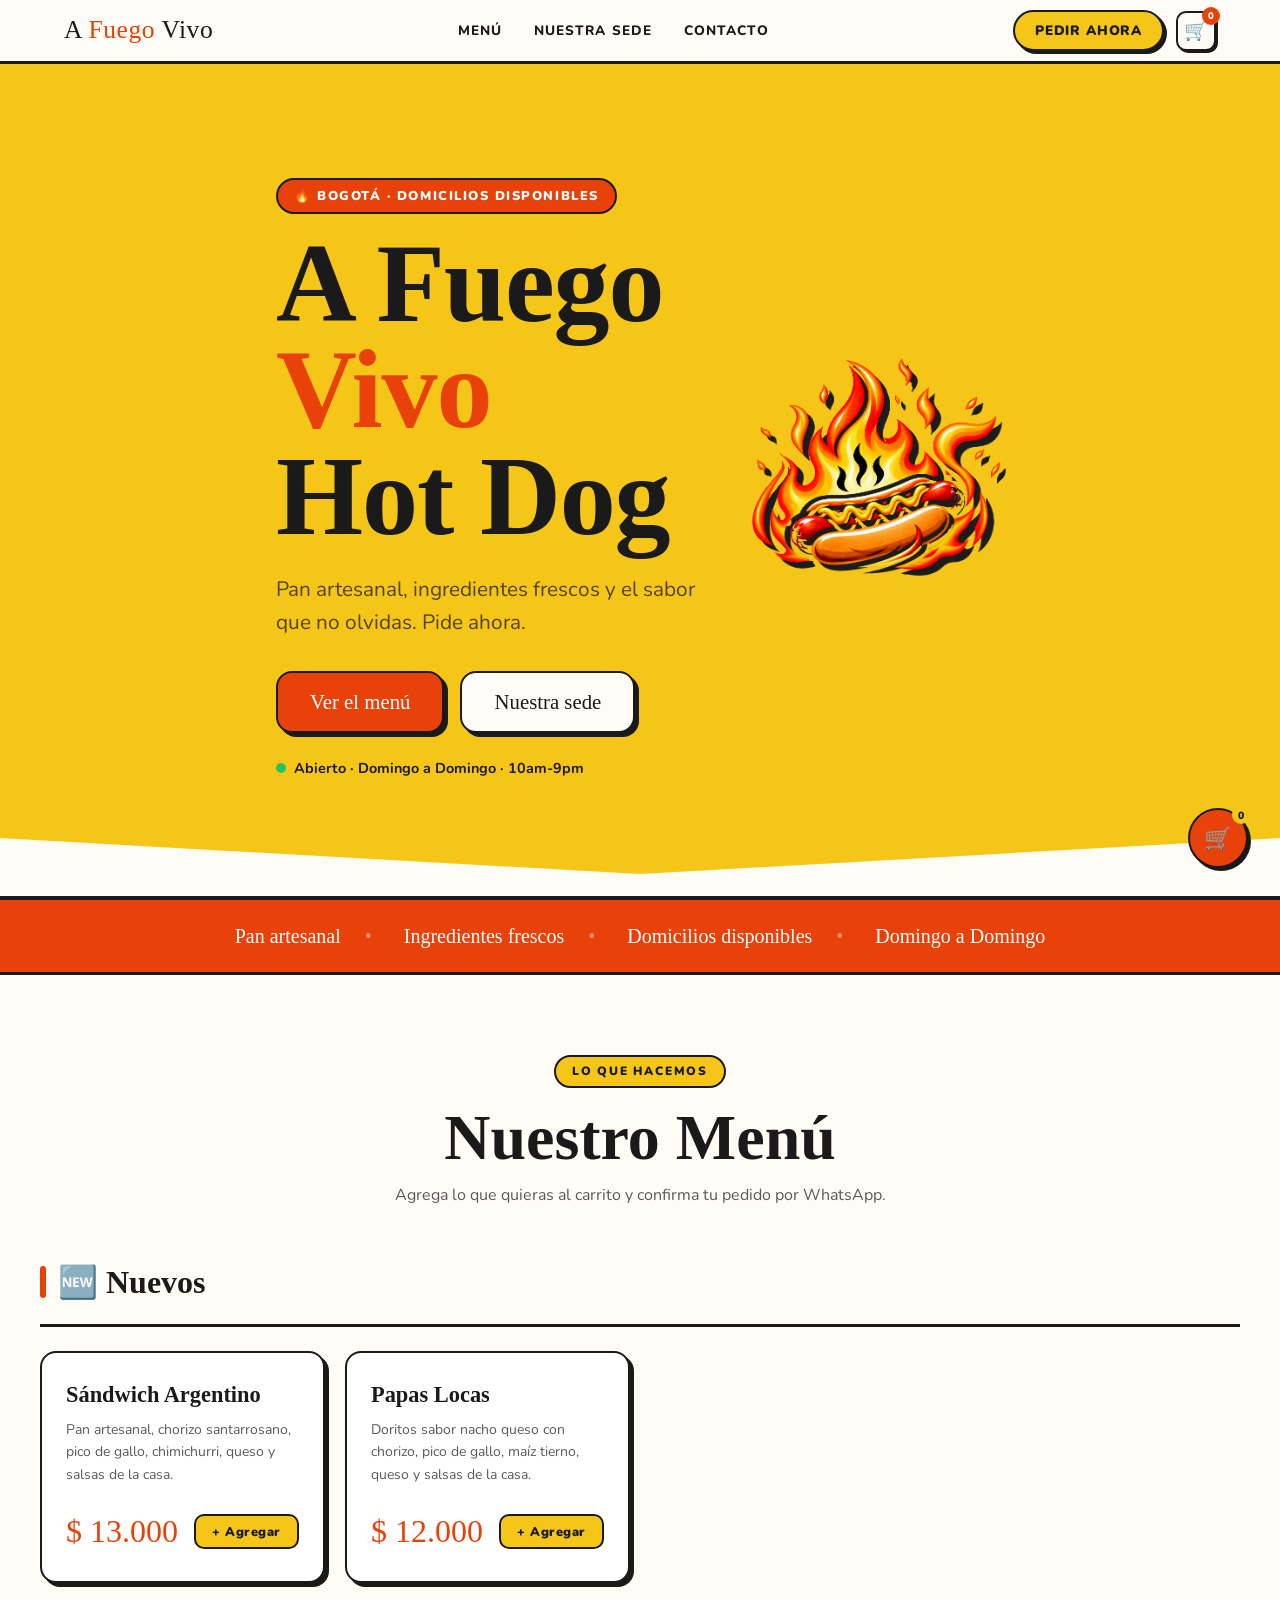
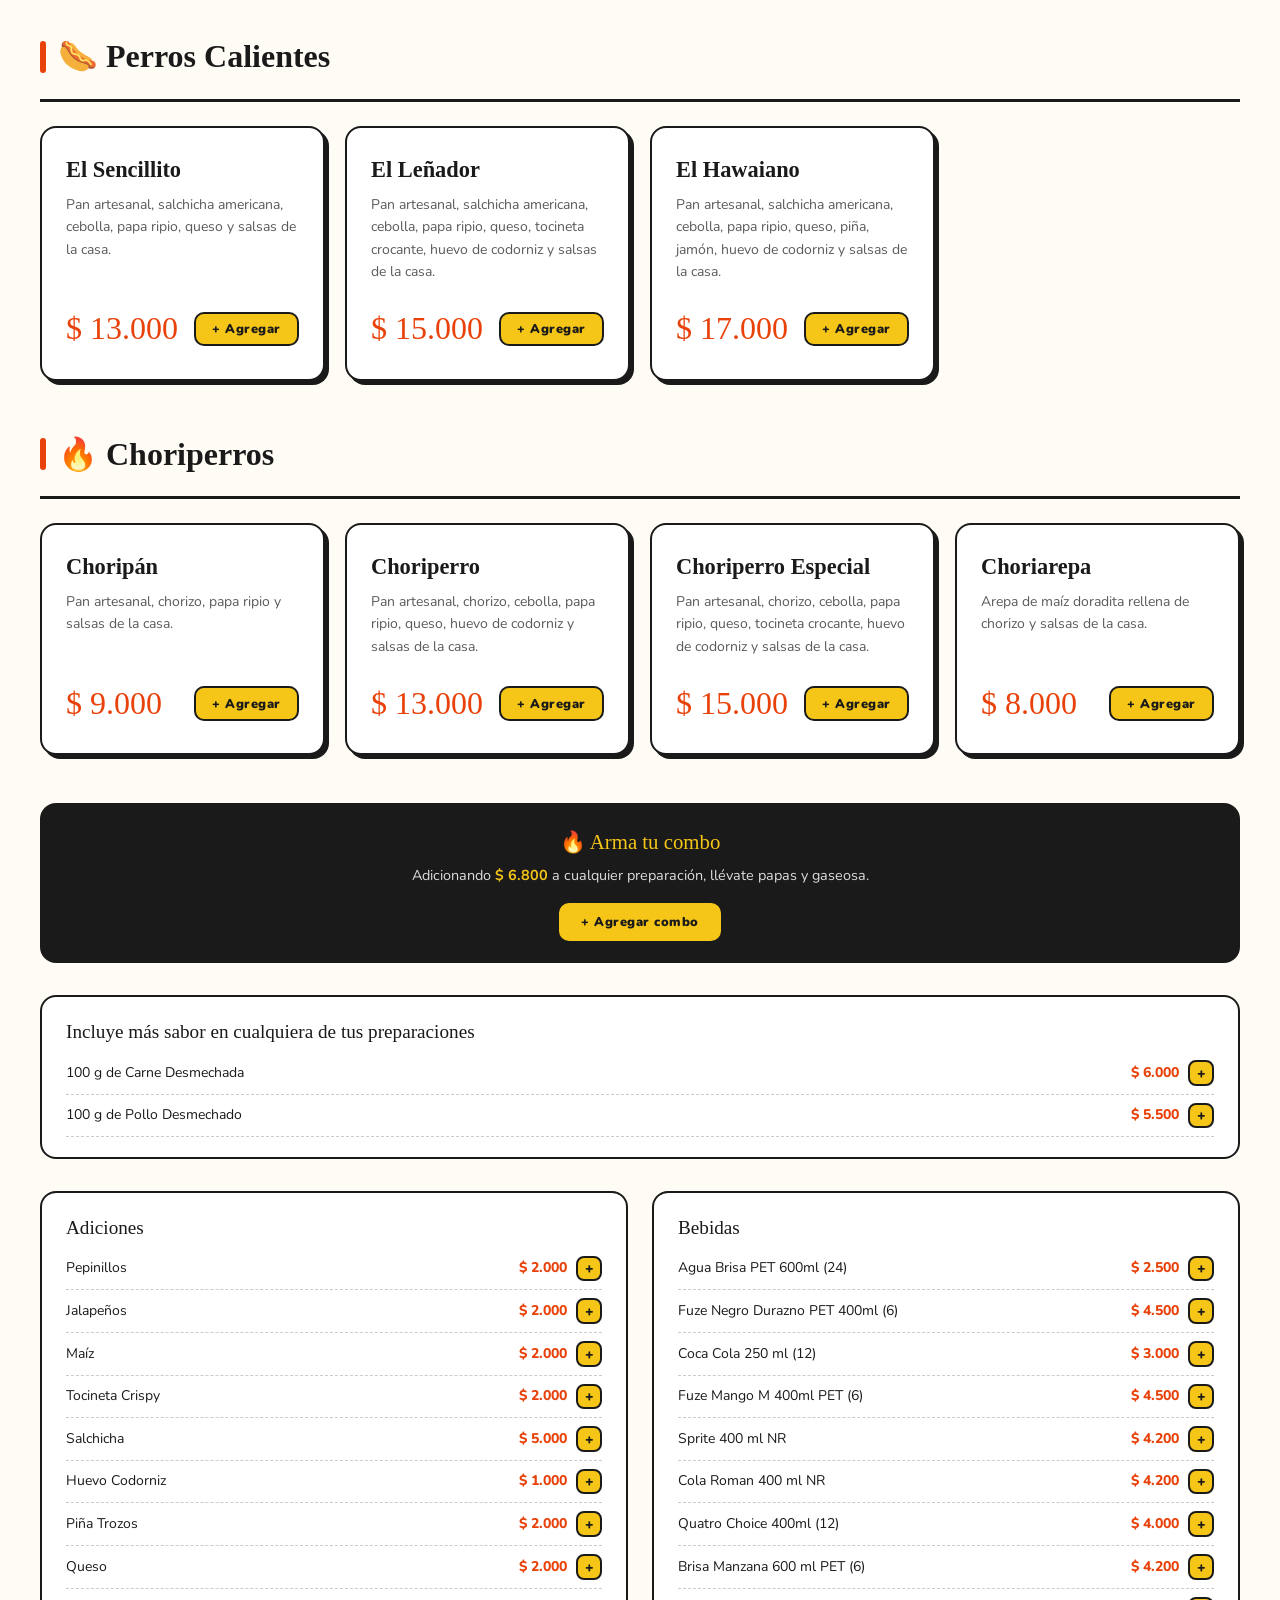
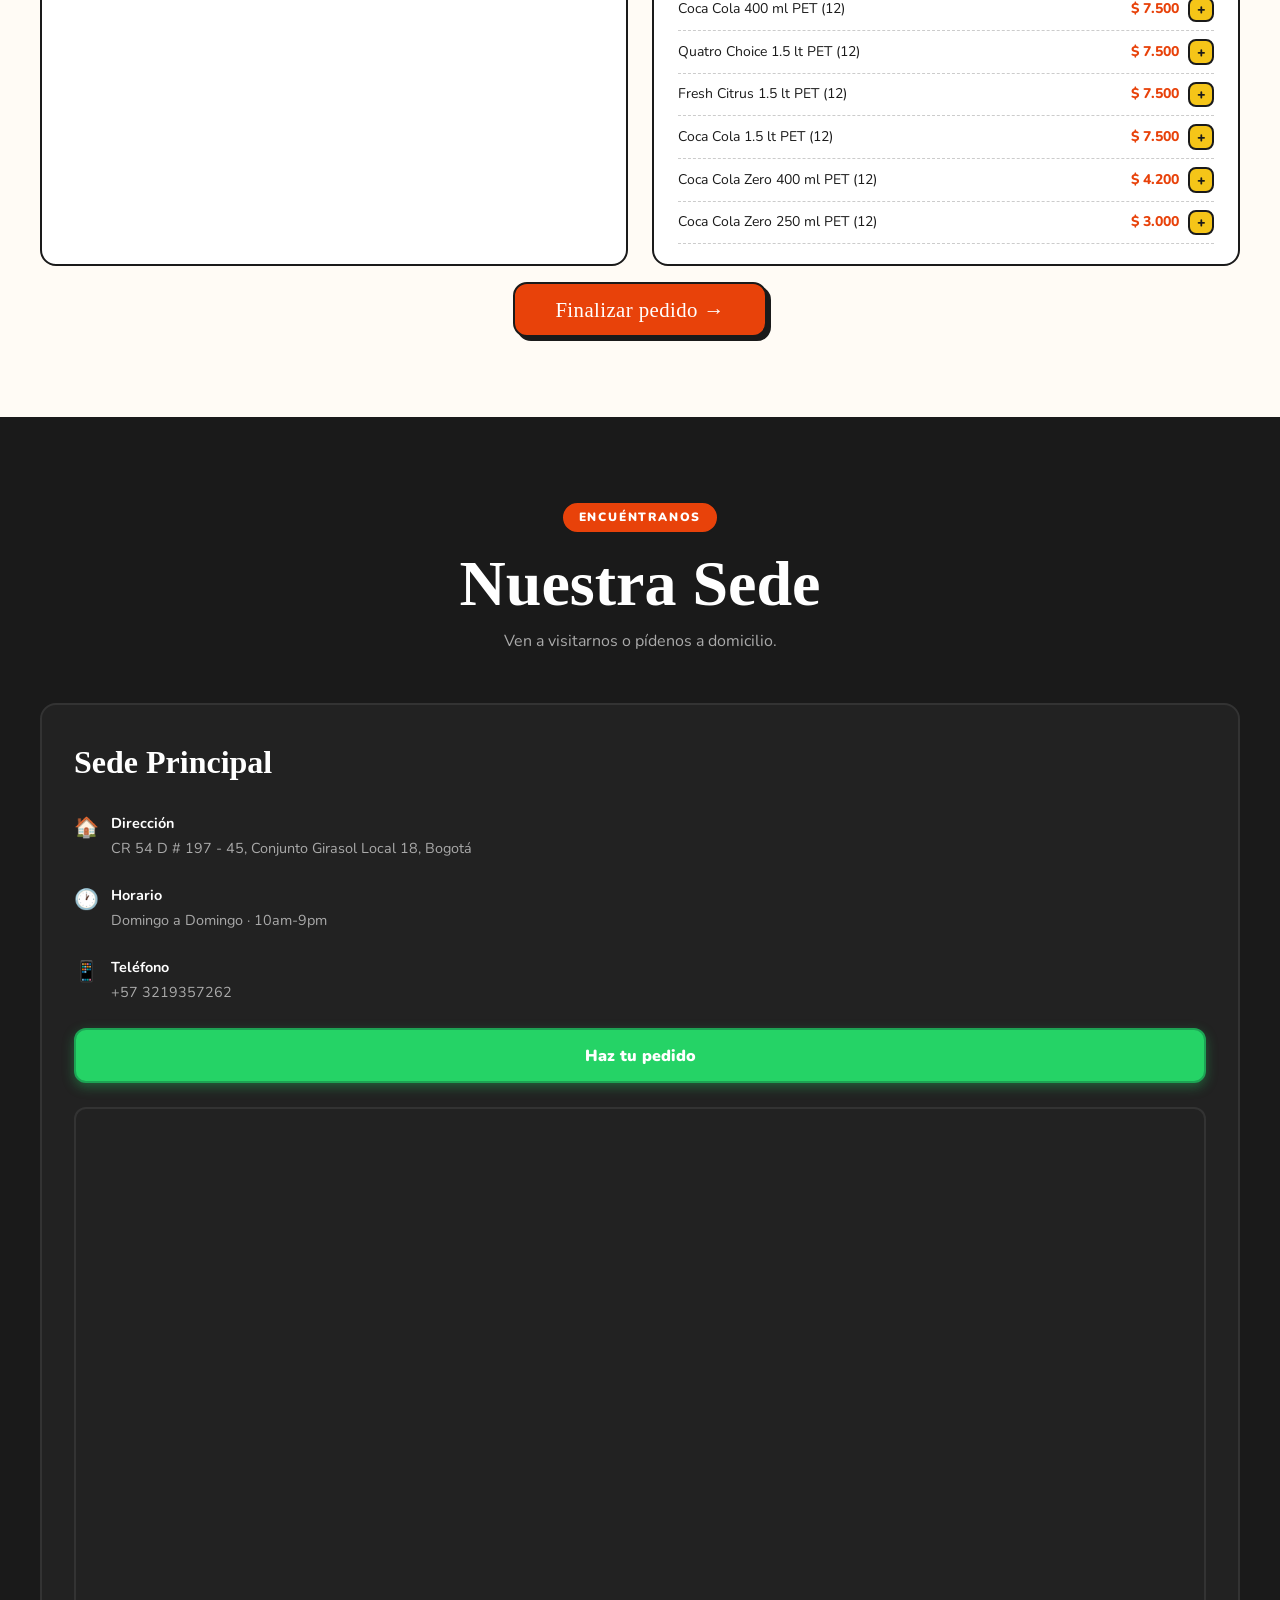
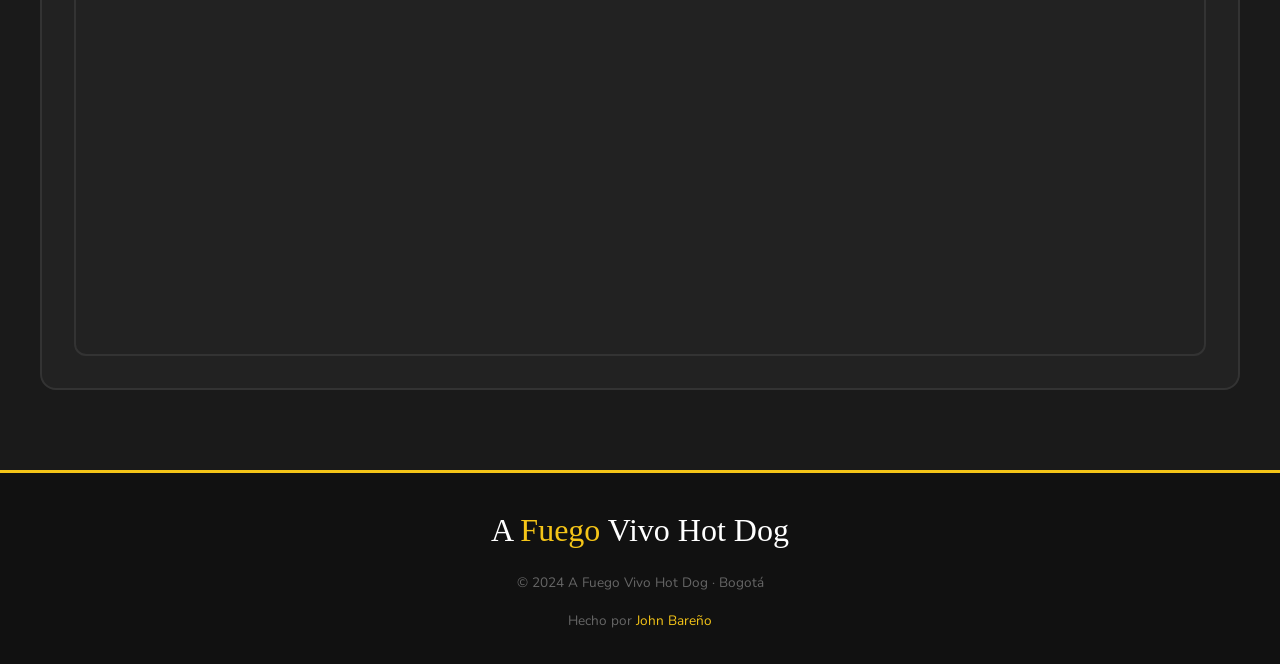
==== commit 809fdd13: "Se refactorizo el codigo para modularizarlo" ====
--- a/index.html
+++ b/index.html
@@ -8,580 +8,7 @@
   <link rel="preconnect" href="https://fonts.googleapis.com">
   <link rel="preconnect" href="https://fonts.gstatic.com" crossorigin>
   <link href="https://fonts.googleapis.com/css2?family=Boogaloo&family=Nunito:wght@400;600;700;800;900&display=swap" rel="stylesheet">
-<style>
-/* ── RESET ── */
-*, *::before, *::after { box-sizing: border-box; margin: 0; padding: 0; }
-html { scroll-behavior: smooth; }
-body { font-family: 'Nunito', sans-serif; background: #FFFBF5; color: #1A1A1A; line-height: 1.6; -webkit-font-smoothing: antialiased; }
-a { text-decoration: none; color: inherit; }
-button { cursor: pointer; border: none; background: none; font-family: inherit; }
-ul { list-style: none; }
-img { max-width: 100%; display: block; }
-
-/* ── TOKENS ── */
-:root {
-  --red: #E8420A;
-  --red-dark: #C43208;
-  --yellow: #F5C518;
-  --yellow-dark: #D4A800;
-  --cream: #FFFBF5;
-  --dark: #1A1A1A;
-  --gray: #5A5A5A;
-  --border: #E8DDD0;
-  --max: 1200px;
-  --radius: 16px;
-}
-
-/* ── HEADER ── */
-.hdr {
-  position: fixed; top: 0; left: 0; right: 0; z-index: 100;
-  background: var(--cream);
-  border-bottom: 3px solid var(--dark);
-  height: 64px;
-  display: flex; align-items: center;
-}
-.hdr__inner {
-  max-width: var(--max); margin: 0 auto; padding: 0 1.5rem;
-  display: flex; align-items: center; justify-content: space-between; width: 100%;
-}
-.hdr__logo {
-  font-family: 'Boogaloo', cursive;
-  font-size: 1.6rem;
-  color: var(--dark);
-  letter-spacing: 0.02em;
-}
-.hdr__logo span { color: var(--red); }
-.hdr__nav { display: none; gap: 2rem; }
-.hdr__nav a {
-  font-weight: 800; font-size: 0.85rem; letter-spacing: 0.08em;
-  text-transform: uppercase; color: var(--dark);
-  transition: color 0.15s;
-}
-.hdr__nav a:hover { color: var(--red); }
-.hdr__actions { display: flex; align-items: center; gap: 0.75rem; }
-.hdr__order {
-  background: var(--yellow); color: var(--dark);
-  font-weight: 900; font-size: 0.85rem; letter-spacing: 0.06em;
-  text-transform: uppercase; padding: 0.5rem 1.25rem;
-  border-radius: 100px; border: 2px solid var(--dark);
-  box-shadow: 3px 3px 0 var(--dark);
-  transition: transform 0.1s, box-shadow 0.1s;
-  display: none;
-}
-.hdr__order:hover { transform: translate(-1px,-1px); box-shadow: 4px 4px 0 var(--dark); }
-.hdr__cart {
-  position: relative; width: 40px; height: 40px;
-  background: var(--cream); border: 2px solid var(--dark);
-  border-radius: 10px; font-size: 1.2rem;
-  display: flex; align-items: center; justify-content: center;
-  box-shadow: 2px 2px 0 var(--dark);
-}
-.hdr__cart-badge {
-  position: absolute; top: -6px; right: -6px;
-  min-width: 18px; height: 18px; padding: 0 4px;
-  background: var(--red); color: #fff;
-  font-size: 0.6rem; font-weight: 900; border-radius: 100px;
-  display: flex; align-items: center; justify-content: center;
-  font-family: 'Nunito', sans-serif;
-}
-.hdr__burger { display: flex; flex-direction: column; gap: 5px; width: 36px; padding: 4px; }
-.hdr__burger span { display: block; height: 3px; background: var(--dark); border-radius: 2px; }
-.hdr__mobile-nav {
-  position: fixed; top: 64px; left: 0; right: 0;
-  background: var(--yellow); border-bottom: 3px solid var(--dark);
-  padding: 1.5rem; display: none; flex-direction: column; gap: 1rem; z-index: 99;
-}
-.hdr__mobile-nav.open { display: flex; }
-.hdr__mobile-nav a { font-family: 'Boogaloo', cursive; font-size: 1.5rem; color: var(--dark); }
-.hdr__mobile-nav a:hover { color: var(--red); }
-.hdr__mobile-order {
-  background: var(--red); color: #fff;
-  font-family: 'Boogaloo', cursive; font-size: 1.2rem;
-  padding: 0.75rem; border-radius: 12px;
-  border: 2px solid var(--dark); text-align: center;
-}
-
-@media (min-width: 768px) {
-  .hdr__nav { display: flex; }
-  .hdr__order { display: block; }
-  .hdr__burger { display: none; }
-}
-
-/* ── HERO ── */
-.hero {
-  min-height: 100vh;
-  padding-top: 64px;
-  background: var(--yellow);
-  border-bottom: 4px solid var(--dark);
-  display: flex; align-items: center;
-  overflow: hidden; position: relative;
-}
-.hero::after {
-  content: '';
-  position: absolute; bottom: -2px; left: 0; right: 0;
-  height: 60px;
-  background: var(--cream);
-  clip-path: polygon(0 100%, 100% 100%, 100% 0, 50% 60%, 0 0);
-}
-.hero__inner {
-  max-width: var(--max); margin: 0 auto; padding: 4rem 1.5rem;
-  display: grid; gap: 2rem; align-items: center;
-}
-.hero__tag {
-  display: inline-flex; align-items: center; gap: 0.5rem;
-  background: var(--red); color: #fff;
-  font-weight: 900; font-size: 0.8rem; letter-spacing: 0.12em;
-  text-transform: uppercase; padding: 0.35rem 1rem; border-radius: 100px;
-  border: 2px solid var(--dark); width: fit-content;
-  margin-bottom: 1rem;
-}
-.hero__title {
-  font-family: 'Boogaloo', cursive;
-  font-size: clamp(3rem, 10vw, 7rem);
-  line-height: 0.95;
-  color: var(--dark);
-  letter-spacing: -0.01em;
-}
-.hero__title .accent { color: var(--red); display: block; }
-.hero__sub {
-  font-size: clamp(1rem, 2.5vw, 1.3rem);
-  color: var(--dark); opacity: 0.75;
-  max-width: 440px; margin: 1.5rem 0 2rem;
-}
-.hero__btns { display: flex; flex-wrap: wrap; gap: 1rem; }
-.btn-primary {
-  font-family: 'Boogaloo', cursive; font-size: 1.3rem;
-  padding: 0.75rem 2rem; background: var(--red); color: #fff;
-  border-radius: var(--radius); border: 2px solid var(--dark);
-  box-shadow: 4px 4px 0 var(--dark);
-  transition: transform 0.1s, box-shadow 0.1s; display: inline-block;
-}
-.btn-primary:hover { transform: translate(-2px,-2px); box-shadow: 6px 6px 0 var(--dark); }
-.btn-secondary {
-  font-family: 'Boogaloo', cursive; font-size: 1.3rem;
-  padding: 0.75rem 2rem; background: var(--cream); color: var(--dark);
-  border-radius: var(--radius); border: 2px solid var(--dark);
-  box-shadow: 4px 4px 0 var(--dark);
-  transition: transform 0.1s, box-shadow 0.1s; display: inline-block;
-}
-.btn-secondary:hover { transform: translate(-2px,-2px); box-shadow: 6px 6px 0 var(--dark); }
-.hero__badge {
-  display: inline-flex; align-items: center; gap: 0.5rem;
-  margin-top: 1.5rem; font-size: 0.9rem; font-weight: 700; color: var(--dark);
-}
-.hero__dot {
-  width: 10px; height: 10px; border-radius: 50%; background: #22C55E;
-  animation: blink 2s ease-in-out infinite;
-}
-@keyframes blink { 0%,100%{opacity:1} 50%{opacity:0.3} }
-.hero__visual {
-  font-size: clamp(6rem, 20vw, 14rem);
-  text-align: center; line-height: 1;
-  filter: drop-shadow(6px 6px 0 var(--dark));
-  animation: float 3s ease-in-out infinite;
-}
-@keyframes float { 0%,100%{transform:translateY(0)} 50%{transform:translateY(-12px)} }
-
-@media (min-width: 768px) {
-  .hero__inner { grid-template-columns: 1fr auto; }
-}
-
-/* ── STATS STRIP ── */
-.stats {
-  background: var(--red);
-  border-bottom: 3px solid var(--dark);
-  padding: 1.25rem 1.5rem;
-}
-.stats__inner {
-  max-width: var(--max); margin: 0 auto;
-  display: flex; flex-wrap: wrap; gap: 2rem; justify-content: center; align-items: center;
-}
-.stats__item {
-  display: flex; align-items: center; gap: 0.5rem;
-  color: #fff; font-family: 'Boogaloo', cursive; font-size: 1.25rem;
-}
-.stats__item::after { content: '•'; opacity: 0.4; margin-left: 1rem; }
-.stats__item:last-child::after { display: none; }
-
-/* ── SECTION HEADER ── */
-.sec-head { text-align: center; margin-bottom: 3rem; }
-.sec-head__kicker {
-  display: inline-block;
-  background: var(--yellow); color: var(--dark);
-  font-weight: 900; font-size: 0.75rem; letter-spacing: 0.15em;
-  text-transform: uppercase; padding: 0.3rem 1rem;
-  border: 2px solid var(--dark); border-radius: 100px;
-  margin-bottom: 1rem;
-}
-.sec-head__title {
-  font-family: 'Boogaloo', cursive;
-  font-size: clamp(2.5rem, 6vw, 4rem);
-  color: var(--dark); line-height: 1.05;
-}
-.sec-head__desc { color: var(--gray); max-width: 500px; margin: 0.75rem auto 0; font-size: 1rem; }
-
-/* ── MENU ── */
-.menu-sec {
-  padding: 5rem 1.5rem;
-  background: var(--cream);
-}
-.menu-sec__wrap { max-width: var(--max); margin: 0 auto; }
-
-.cat-title {
-  font-family: 'Boogaloo', cursive;
-  font-size: 2rem; color: var(--dark);
-  display: flex; align-items: center; gap: 0.75rem;
-  margin-bottom: 1.5rem;
-  padding-bottom: 1rem;
-  border-bottom: 3px solid var(--dark);
-}
-.cat-title::before {
-  content: '';
-  display: block; width: 6px; height: 2rem;
-  background: var(--red); border-radius: 3px;
-}
-
-.menu-grid {
-  display: grid;
-  grid-template-columns: repeat(auto-fill, minmax(260px, 1fr));
-  gap: 1.25rem;
-  margin-bottom: 3rem;
-}
-
-.menu-card2 {
-  background: #fff;
-  border: 2px solid var(--dark);
-  border-radius: var(--radius);
-  padding: 1.5rem;
-  box-shadow: 4px 4px 0 var(--dark);
-  transition: transform 0.15s, box-shadow 0.15s;
-  display: flex; flex-direction: column;
-}
-.menu-card2:hover { transform: translate(-2px,-2px); box-shadow: 6px 6px 0 var(--dark); }
-.menu-card2__name {
-  font-family: 'Boogaloo', cursive;
-  font-size: 1.4rem; color: var(--dark);
-  margin-bottom: 0.4rem;
-}
-.menu-card2__desc { font-size: 0.875rem; color: var(--gray); flex-grow: 1; margin-bottom: 1.25rem; }
-.menu-card2__footer { display: flex; align-items: center; justify-content: space-between; }
-.menu-card2__price {
-  font-family: 'Boogaloo', cursive;
-  font-size: 2rem; color: var(--red);
-}
-.menu-card2__add {
-  background: var(--yellow); color: var(--dark);
-  border: 2px solid var(--dark); border-radius: 10px;
-  font-weight: 900; font-size: 0.8rem; letter-spacing: 0.04em;
-  padding: 0.4rem 1rem; cursor: pointer;
-  transition: background 0.15s, transform 0.1s;
-}
-.menu-card2__add:hover { background: var(--yellow-dark); transform: scale(1.05); }
-.menu-card2__add.added { background: var(--red); color: #fff; border-color: var(--red); }
-
-.chorizo-note {
-  background: var(--yellow); border: 2px solid var(--dark); border-radius: var(--radius);
-  padding: 1.25rem 1.5rem; margin-top: -1rem; margin-bottom: 2rem;
-}
-.chorizo-note__title { font-family: 'Boogaloo', cursive; font-size: 1.2rem; margin-bottom: 0.5rem; }
-.chorizo-note__tags { display: flex; flex-wrap: wrap; gap: 0.5rem; }
-.chorizo-note__tag {
-  background: #fff; border: 2px solid var(--dark); border-radius: 100px;
-  font-size: 0.8rem; font-weight: 700; padding: 0.2rem 0.75rem;
-}
-
-.combo-note {
-  background: var(--dark); color: #fff; border: 2px solid var(--dark); border-radius: var(--radius);
-  padding: 1.25rem 1.5rem; margin-bottom: 2rem; text-align: center;
-}
-.combo-note__title { font-family: 'Boogaloo', cursive; font-size: 1.3rem; color: var(--yellow); margin-bottom: 0.35rem; }
-.combo-note__desc { font-size: 0.9rem; color: #ddd; margin-bottom: 1rem; }
-.combo-note__desc strong { color: var(--yellow); }
-.combo-note__add {
-  background: var(--yellow); color: var(--dark);
-  border: 2px solid var(--yellow); border-radius: 10px;
-  font-weight: 900; font-size: 0.8rem; letter-spacing: 0.04em;
-  padding: 0.5rem 1.25rem; cursor: pointer;
-  transition: background 0.15s, transform 0.1s;
-}
-.combo-note__add:hover { background: var(--yellow-dark); transform: scale(1.05); }
-.combo-note__add.added { background: var(--red); color: #fff; border-color: var(--red); }
-
-.price-note {
-  background: #fff; border: 2px solid var(--dark); border-radius: var(--radius);
-  padding: 1.25rem 1.5rem; margin-bottom: 2rem;
-}
-.price-note__title { font-family: 'Boogaloo', cursive; font-size: 1.2rem; color: var(--dark); margin-bottom: 0.75rem; }
-.price-note__grid { display: grid; gap: 0.5rem; }
-.price-note__row {
-  display: flex; justify-content: space-between; align-items: center; gap: 1rem;
-  font-size: 0.875rem; color: var(--dark);
-  padding-bottom: 0.5rem; border-bottom: 1px dashed #ccc;
-}
-.price-note__row-name { flex: 1; }
-.price-note__row-right { display: flex; align-items: center; gap: 0.6rem; }
-.price-note__row-price { font-weight: 800; color: var(--red); white-space: nowrap; }
-.price-note__add {
-  background: var(--yellow); color: var(--dark);
-  border: 2px solid var(--dark); border-radius: 8px;
-  font-weight: 900; font-size: 0.9rem; line-height: 1;
-  width: 1.6rem; height: 1.6rem; flex: none; cursor: pointer;
-  display: flex; align-items: center; justify-content: center;
-  transition: background 0.15s, transform 0.1s;
-}
-.price-note__add:hover { background: var(--yellow-dark); transform: scale(1.1); }
-.price-note__add.added { background: var(--red); color: #fff; border-color: var(--red); }
-
-.price-note-cols { display: grid; grid-template-columns: 1fr 1fr; gap: 1.5rem; }
-.price-note-cols .price-note { margin-bottom: 0; }
-@media (max-width: 640px) { .price-note-cols { grid-template-columns: 1fr; } }
-
-.menu-finish { text-align: center; margin-top: 1rem; }
-.menu-finish__btn {
-  background: var(--red); color: #fff;
-  border: 2px solid var(--dark); border-radius: 14px;
-  font-family: 'Boogaloo', cursive; font-size: 1.3rem; letter-spacing: 0.02em;
-  padding: 0.85rem 2.5rem; cursor: pointer;
-  box-shadow: 4px 4px 0 var(--dark);
-  transition: transform 0.15s, box-shadow 0.15s;
-}
-.menu-finish__btn:hover { transform: translate(-2px,-2px); box-shadow: 6px 6px 0 var(--dark); }
-
-/* ── SEDE ── */
-.sede-sec {
-  padding: 5rem 1.5rem;
-  background: var(--dark);
-  border-top: 4px solid var(--dark);
-}
-.sede-sec .sec-head__title { color: #fff; }
-.sede-sec .sec-head__desc { color: #aaa; }
-.sede-sec .sec-head__kicker { background: var(--red); color: #fff; }
-.sede-grid { max-width: var(--max); margin: 0 auto; display: grid; gap: 1.5rem; }
-.sede-card {
-  background: #222; border: 2px solid #333;
-  border-radius: var(--radius); padding: 2rem;
-  display: flex; flex-direction: column; gap: 1.5rem;
-}
-.sede-card__name { font-family: 'Boogaloo', cursive; font-size: 2rem; color: #fff; }
-.sede-detail { display: flex; align-items: flex-start; gap: 0.75rem; }
-.sede-detail__icon { font-size: 1.25rem; flex-shrink: 0; }
-.sede-detail__text { font-size: 0.9rem; color: #aaa; }
-.sede-detail__text strong { display: block; color: #fff; font-weight: 700; margin-bottom: 2px; }
-.sede-wa {
-  display: flex; align-items: center; justify-content: center; gap: 0.6rem;
-  padding: 0.9rem; background: #25D366; color: #fff;
-  border-radius: 12px; font-weight: 900; font-size: 1rem;
-  border: 2px solid #1da354;
-  box-shadow: 0 4px 12px rgba(37,211,102,0.35);
-  transition: transform 0.1s, box-shadow 0.1s;
-}
-.sede-wa:hover { transform: translateY(-2px); box-shadow: 0 8px 20px rgba(37,211,102,0.4); }
-.sede-map-wrap {
-  border: 2px solid #333; border-radius: 12px; overflow: hidden; line-height: 0;
-  aspect-ratio: 4 / 3;
-}
-.sede-map { display: block; width: 100%; height: 100%; border: 0; }
-
-/* ── FOOTER ── */
-.footer2 {
-  background: #111; border-top: 3px solid var(--yellow);
-  padding: 2rem 1.5rem;
-}
-.footer2__inner { max-width: var(--max); margin: 0 auto; display: flex; flex-direction: column; align-items: center; gap: 1rem; text-align: center; }
-.footer2__logo { font-family: 'Boogaloo', cursive; font-size: 2rem; color: #fff; }
-.footer2__logo span { color: var(--yellow); }
-.footer2__copy { font-size: 0.85rem; color: #666; }
-.footer2__copy a { color: var(--yellow); transition: opacity 0.15s; }
-.footer2__copy a:hover { opacity: 0.75; }
-
-/* ── CART (panel compartido) ── */
-.cart-overlay {
-  position: fixed; inset: 0; background: rgba(0,0,0,0.6);
-  backdrop-filter: blur(4px); z-index: 200;
-  opacity: 0; pointer-events: none; transition: opacity 0.25s;
-}
-.cart-overlay.open { opacity: 1; pointer-events: all; }
-.cart-panel {
-  position: fixed; top: 0; right: 0; bottom: 0;
-  width: min(420px, 100vw);
-  background: #1A1A1A; border-left: 2px solid #333;
-  z-index: 201; display: flex; flex-direction: column;
-  transform: translateX(100%); transition: transform 0.35s cubic-bezier(0.4,0,0.2,1);
-}
-.cart-panel.open { transform: translateX(0); }
-.cp-head {
-  display: flex; align-items: center; justify-content: space-between;
-  padding: 1.25rem 1.5rem; border-bottom: 1px solid #333; flex-shrink: 0;
-}
-.cp-title { font-family: 'Boogaloo', cursive; font-size: 1.75rem; color: #fff; }
-.cp-close {
-  width: 34px; height: 34px; border: 1px solid #444; border-radius: 8px;
-  color: #888; font-size: 1rem; cursor: pointer; background: #222;
-  display: flex; align-items: center; justify-content: center;
-  transition: color 0.15s, border-color 0.15s;
-}
-.cp-close:hover { color: #fff; border-color: var(--red); }
-.cp-body { flex: 1; overflow-y: auto; padding: 1rem; }
-.cp-footer { padding: 1rem 1.25rem 2rem; border-top: 1px solid #333; flex-shrink: 0; }
-
-/* cart items */
-.ci {
-  display: flex; align-items: center; gap: 0.75rem;
-  padding: 1rem; background: #222; border: 1px solid #333;
-  border-radius: 12px; margin-bottom: 0.75rem;
-}
-.ci__emoji { font-size: 1.75rem; flex-shrink: 0; }
-.ci__info { flex: 1; }
-.ci__name { font-weight: 800; color: #fff; font-size: 0.95rem; }
-.ci__price { font-size: 0.85rem; color: var(--red); font-weight: 700; margin-top: 2px; }
-.ci__ctrl { display: flex; align-items: center; gap: 0.5rem; }
-.ci__btn {
-  width: 28px; height: 28px; border: 1px solid #444; border-radius: 6px;
-  background: #333; color: #fff; font-size: 1rem; font-weight: 700; cursor: pointer;
-  display: flex; align-items: center; justify-content: center;
-  transition: background 0.15s;
-}
-.ci__btn:hover { background: var(--red); border-color: var(--red); }
-.ci__qty { font-weight: 900; color: #fff; min-width: 18px; text-align: center; }
-
-/* cart empty */
-.cart-empty2 { display: flex; flex-direction: column; align-items: center; gap: 1rem; padding: 3rem 1.5rem; text-align: center; }
-.cart-empty2__icon { font-size: 3rem; opacity: 0.3; }
-.cart-empty2__txt { color: #888; font-size: 0.95rem; }
-.cart-empty2__btn {
-  background: var(--yellow); color: var(--dark);
-  border: 2px solid var(--dark); border-radius: 10px;
-  font-weight: 900; font-size: 0.9rem; padding: 0.6rem 1.5rem; cursor: pointer;
-}
-
-/* cart total & buttons */
-.ct-total { display: flex; justify-content: space-between; align-items: center; margin-bottom: 1rem; }
-.ct-total__lbl { font-weight: 800; color: #888; text-transform: uppercase; font-size: 0.85rem; letter-spacing: 0.08em; }
-.ct-total__vals { display: flex; flex-direction: column; align-items: flex-end; }
-.ct-total__delivery { font-size: 0.7rem; color: #888; }
-.ct-total__val { font-family: 'Boogaloo', cursive; font-size: 1.75rem; color: var(--yellow); line-height: 1.1; }
-.ct-next {
-  display: block; width: 100%; padding: 1rem;
-  background: var(--red); color: #fff; border: none; border-radius: 12px;
-  font-family: 'Boogaloo', cursive; font-size: 1.25rem; cursor: pointer; text-align: center;
-  transition: background 0.15s, transform 0.1s;
-}
-.ct-next:hover { background: var(--red-dark); transform: translateY(-1px); }
-.ct-clear { display: block; width: 100%; margin-top: 0.75rem; background: none; border: none; color: #666; font-size: 0.85rem; cursor: pointer; }
-.ct-clear:hover { color: var(--red); }
-
-/* order form */
-.of-summary { background: #222; border: 1px solid #333; border-left: 3px solid var(--yellow); border-radius: 12px; padding: 1rem; margin-bottom: 1.25rem; }
-.of-summary__lbl { font-size: 0.7rem; font-weight: 900; letter-spacing: 0.15em; text-transform: uppercase; color: var(--yellow); margin-bottom: 0.5rem; }
-.of-summary__items { display: flex; flex-wrap: wrap; gap: 0.3rem; margin-bottom: 0.5rem; }
-.of-summary__item { font-size: 0.8rem; color: #aaa; background: #2a2a2a; padding: 2px 8px; border-radius: 100px; border: 1px solid #333; }
-.of-summary__delivery { font-size: 0.7rem; color: #888; margin-bottom: 0.15rem; }
-.of-summary__total { font-family: 'Boogaloo', cursive; font-size: 1.25rem; color: var(--yellow); }
-
-.of { display: flex; flex-direction: column; gap: 1.25rem; }
-.of__field { display: flex; flex-direction: column; gap: 0.4rem; }
-.of__label { font-size: 0.85rem; font-weight: 800; color: #ddd; }
-.of__input {
-  width: 100%; padding: 0.75rem 1rem;
-  background: #222; border: 2px solid #444; border-radius: 10px;
-  color: #fff; font-family: 'Nunito', sans-serif; font-size: 0.95rem;
-  outline: none; transition: border-color 0.15s;
-}
-.of__input::placeholder { color: #666; }
-.of__input:focus { border-color: var(--yellow); }
-.of__input.err { border-color: #EF4444; }
-.of__err { font-size: 0.75rem; color: #EF4444; font-weight: 700; }
-
-.pay-opts { display: grid; grid-template-columns: repeat(2,1fr); gap: 0.5rem; }
-.pay-opt { cursor: pointer; }
-.pay-opt input { position: absolute; opacity: 0; width: 0; height: 0; }
-.pay-opt__card {
-  display: flex; flex-direction: column; align-items: center; gap: 0.3rem;
-  padding: 0.75rem 0.5rem; background: #222;
-  border: 2px solid #444; border-radius: 10px;
-  transition: border-color 0.15s, background 0.15s; user-select: none;
-}
-.pay-opt__card:hover { border-color: var(--yellow); }
-.pay-opt__card.sel { border-color: var(--yellow); background: rgba(245,197,24,0.1); }
-.pay-opt__icon { font-size: 1.4rem; }
-.pay-opt__name { font-size: 0.75rem; font-weight: 800; color: #ddd; }
-
-.llave-info {
-  margin-top: 1rem; padding: 1.25rem; background: #222;
-  border: 2px solid #444; border-radius: 12px;
-  display: flex; flex-direction: column; align-items: center; gap: 0.5rem; text-align: center;
-}
-.llave-info[hidden] { display: none; }
-.llave-info__qr { width: 150px; height: 150px; border-radius: 8px; background: #fff; padding: 6px; }
-.llave-info__label { font-size: 0.8rem; color: #aaa; }
-.llave-info__key { font-family: 'Boogaloo', cursive; font-size: 1.5rem; color: var(--yellow); letter-spacing: 0.02em; }
-.llave-info__name { font-size: 0.75rem; color: #666; }
-.llave-info__note { font-size: 0.7rem; color: #888; margin-top: 0.25rem; }
-
-.ct-back { display: block; color: #666; font-size: 0.85rem; font-weight: 700; margin-bottom: 0.75rem; cursor: pointer; background: none; border: none; text-align: left; }
-.ct-back:hover { color: #aaa; }
-.ct-wa {
-  display: flex; align-items: center; justify-content: center; gap: 0.6rem;
-  width: 100%; padding: 1rem; background: #25D366; color: #fff;
-  border: none; border-radius: 12px; cursor: pointer;
-  font-family: 'Boogaloo', cursive; font-size: 1.2rem;
-  box-shadow: 0 4px 12px rgba(37,211,102,0.35);
-  transition: background 0.15s, transform 0.1s;
-}
-.ct-wa:hover { background: #1ebe5d; transform: translateY(-1px); }
-.ct-wa svg { width: 20px; height: 20px; fill: #fff; }
-
-/* ── MODAL CHORIZO ── */
-.chorizo-modal {
-  position: fixed; top: 50%; left: 50%; z-index: 210;
-  width: min(380px, calc(100vw - 2rem));
-  background: #1A1A1A; border: 2px solid #333; border-radius: 16px;
-  padding: 1.5rem;
-  transform: translate(-50%,-50%) scale(0.95); opacity: 0; pointer-events: none;
-  transition: transform 0.2s, opacity 0.2s;
-}
-.chorizo-modal.open { transform: translate(-50%,-50%) scale(1); opacity: 1; pointer-events: all; }
-.chorizo-modal__head { display: flex; align-items: center; justify-content: space-between; margin-bottom: 0.5rem; }
-.chorizo-modal__title { font-family: 'Boogaloo', cursive; font-size: 1.5rem; color: #fff; }
-.chorizo-modal__close {
-  width: 32px; height: 32px; border: 1px solid #444; border-radius: 8px;
-  color: #888; font-size: 0.9rem; cursor: pointer; background: #222;
-  display: flex; align-items: center; justify-content: center;
-  transition: color 0.15s, border-color 0.15s;
-}
-.chorizo-modal__close:hover { color: #fff; border-color: var(--red); }
-.chorizo-modal__sub { font-size: 0.85rem; color: #888; margin-bottom: 1rem; }
-.chorizo-modal__opts { display: flex; flex-wrap: wrap; gap: 0.5rem; }
-.chorizo-opt {
-  padding: 0.6rem 1.1rem; background: #222; border: 2px solid #444; border-radius: 100px;
-  color: #ddd; font-weight: 700; font-size: 0.9rem; cursor: pointer;
-  transition: border-color 0.15s, background 0.15s;
-}
-.chorizo-opt:hover { border-color: var(--yellow); background: rgba(245,197,24,0.1); }
-
-/* ── FAB carrito ── */
-.cart-fab2 {
-  position: fixed; bottom: 1.5rem; right: 1.5rem; z-index: 90;
-  width: 56px; height: 56px; border-radius: 50%;
-  background: var(--red); border: 2px solid var(--dark);
-  box-shadow: 3px 3px 0 var(--dark); cursor: pointer;
-  display: flex; align-items: center; justify-content: center;
-  font-size: 1.4rem;
-  transition: transform 0.15s, box-shadow 0.15s;
-}
-.cart-fab2:hover { transform: translate(-1px,-1px); box-shadow: 5px 5px 0 var(--dark); }
-.cart-fab2__cnt {
-  position: absolute; top: -4px; right: -4px;
-  min-width: 18px; height: 18px; padding: 0 4px;
-  background: var(--yellow); color: var(--dark);
-  font-size: 0.65rem; font-weight: 900; border-radius: 100px;
-  display: flex; align-items: center; justify-content: center;
-}
-
-@media (min-width: 768px) {
-  .cart-fab2 { bottom: 2rem; right: 2rem; width: 60px; height: 60px; }
-}
-</style>
+<link rel="stylesheet" href="css/main.css">
 </head>
 <body>
 
@@ -635,7 +62,7 @@
         Abierto · Domingo a Domingo · 10am-9pm
       </div>
     </div>
-    <div class="hero__visual" aria-hidden="true">🌭</div>
+    <img class="hero__visual" src="assets/images/logo-flame.png" alt="" aria-hidden="true">
   </div>
 </section>
 
@@ -712,309 +139,6 @@
   <div class="chorizo-modal__opts" id="chorizo-opts"></div>
 </div>
 
-<script type="module">
-import { MENU, CHORIZOS, LOCATIONS, PAYMENT, COMBO, EXTRAS, ADICIONES, BEBIDAS } from './js/config.js';
-
-const COP = new Intl.NumberFormat('es-CO',{style:'currency',currency:'COP',maximumFractionDigits:0});
-let cart = [];
-const phone = LOCATIONS[0]?.phone ?? '573219357262';
-
-// ── Render Menú ──
-function renderMenu() {
-  const wrap = document.getElementById('menu-inner');
-  wrap.innerHTML = MENU.map(cat => `
-    <div style="margin-bottom:3rem">
-      <h3 class="cat-title">${cat.emoji ?? ''} ${cat.name}</h3>
-      <div class="menu-grid">
-        ${cat.items.map(item => `
-          <article class="menu-card2">
-            <h4 class="menu-card2__name">${item.name}</h4>
-            ${item.description ? `<p class="menu-card2__desc">${item.description}</p>` : ''}
-            <div class="menu-card2__footer">
-              <span class="menu-card2__price">${COP.format(item.price)}</span>
-              <button class="menu-card2__add"
-                data-name="${esc(item.name)}" data-price="${item.price}" data-emoji="${getEmoji(item.name)}" data-cat="${cat.id}"
-                aria-label="Agregar ${item.name}">+ Agregar</button>
-            </div>
-          </article>`).join('')}
-      </div>
-    </div>
-  `).join('') + `
-    <div class="combo-note">
-      <p class="combo-note__title">🔥 Arma tu combo</p>
-      <p class="combo-note__desc">Adicionando <strong>${COP.format(COMBO.price)}</strong> a cualquier preparación, llévate ${COMBO.includes.toLowerCase()}.</p>
-      <button class="combo-note__add" data-name="Combo (+ ${esc(COMBO.includes)})" data-price="${COMBO.price}" data-emoji="🔥" aria-label="Agregar combo">+ Agregar combo</button>
-    </div>
-    <div class="price-note">
-      <p class="price-note__title">Incluye más sabor en cualquiera de tus preparaciones</p>
-      <div class="price-note__grid">${EXTRAS.map(e=>priceRow(`${e.unit} de ${e.name}`, e.price, '🍖')).join('')}</div>
-    </div>
-    <div class="price-note-cols">
-      <div class="price-note">
-        <p class="price-note__title">Adiciones</p>
-        <div class="price-note__grid">${ADICIONES.map(a=>priceRow(a.name, a.price, '➕')).join('')}</div>
-      </div>
-      <div class="price-note">
-        <p class="price-note__title">Bebidas</p>
-        <div class="price-note__grid">${BEBIDAS.map(b=>priceRow(b.name, b.price, '🥤')).join('')}</div>
-      </div>
-    </div>`;
-
-  wrap.addEventListener('click', e => {
-    const btn = e.target.closest('.menu-card2__add, .price-note__add, .combo-note__add');
-    if (!btn) return;
-    const item = { name: btn.dataset.name, price: +btn.dataset.price, emoji: btn.dataset.emoji };
-    if (btn.dataset.cat === 'choriperros') {
-      openChorizoModal(item);
-      return;
-    }
-    addItem(item);
-    const label = btn.textContent;
-    btn.textContent = btn.classList.contains('price-note__add') ? '✓' : '✓ Agregado';
-    btn.classList.add('added');
-    setTimeout(() => { btn.textContent = label; btn.classList.remove('added'); }, 1200);
-    showCartStep();
-  });
-}
-
-function priceRow(name, price, emoji) {
-  return `<div class="price-note__row">
-    <span class="price-note__row-name">${esc(name)}</span>
-    <span class="price-note__row-right">
-      <span class="price-note__row-price">${COP.format(price)}</span>
-      <button class="price-note__add" data-name="${esc(name)}" data-price="${price}" data-emoji="${emoji}" aria-label="Agregar ${esc(name)}">+</button>
-    </span>
-  </div>`;
-}
-
-// ── Modal selección de chorizo ──
-let pendingChoriperro = null;
-
-function openChorizoModal(item) {
-  pendingChoriperro = item;
-  document.getElementById('chorizo-modal-sub').textContent = `Para tu ${item.name}, ¿qué chorizo prefieres?`;
-  document.getElementById('chorizo-opts').innerHTML = CHORIZOS.map(c =>
-    `<button type="button" class="chorizo-opt" data-chorizo="${esc(c)}">${esc(c)}</button>`
-  ).join('');
-  document.getElementById('chorizo-modal')?.classList.add('open');
-  document.getElementById('chorizo-modal')?.setAttribute('aria-hidden','false');
-  document.getElementById('chorizo-overlay')?.classList.add('open');
-}
-function closeChorizoModal() {
-  pendingChoriperro = null;
-  document.getElementById('chorizo-modal')?.classList.remove('open');
-  document.getElementById('chorizo-modal')?.setAttribute('aria-hidden','true');
-  document.getElementById('chorizo-overlay')?.classList.remove('open');
-}
-document.getElementById('chorizo-opts')?.addEventListener('click', e => {
-  const btn = e.target.closest('.chorizo-opt');
-  if (!btn || !pendingChoriperro) return;
-  const item = pendingChoriperro;
-  addItem({ name: `${item.name} (${btn.dataset.chorizo})`, price: item.price, emoji: item.emoji });
-  closeChorizoModal();
-  showCartStep();
-});
-document.getElementById('chorizo-close')?.addEventListener('click', closeChorizoModal);
-document.getElementById('chorizo-overlay')?.addEventListener('click', closeChorizoModal);
-
-// ── Render Sedes ──
-function renderSedes() {
-  document.getElementById('sede-grid').innerHTML = LOCATIONS.map(loc => `
-    <div class="sede-card">
-      <h3 class="sede-card__name">${loc.name}</h3>
-      <div class="sede-detail"><span class="sede-detail__icon">🏠</span><div class="sede-detail__text"><strong>Dirección</strong>${loc.address}${loc.city?', '+loc.city:''}</div></div>
-      <div class="sede-detail"><span class="sede-detail__icon">🕐</span><div class="sede-detail__text"><strong>Horario</strong>${loc.schedule}</div></div>
-      <div class="sede-detail"><span class="sede-detail__icon">📱</span><div class="sede-detail__text"><strong>Teléfono</strong>+57 ${loc.phone.replace('57','')}</div></div>
-      <button type="button" class="sede-wa" data-open-cart>Haz tu pedido</button>
-      <div class="sede-map-wrap">
-        <iframe class="sede-map" src="${mapsEmbedSrc(loc)}" loading="lazy" referrerpolicy="no-referrer-when-downgrade" title="Mapa de ${esc(loc.name)}"></iframe>
-      </div>
-    </div>`).join('');
-
-  document.getElementById('sede-grid')?.addEventListener('click', e => {
-    if (!e.target.closest('[data-open-cart]')) return;
-    showCartStep(); openCart();
-  });
-}
-
-function mapsEmbedSrc(loc) {
-  const q = encodeURIComponent(loc.mapsQuery || `${loc.address}${loc.city ? ', ' + loc.city : ''}`);
-  return `https://www.google.com/maps?q=${q}&z=17&output=embed`;
-}
-
-// ── Cart logic ──
-function addItem({name,price,emoji}) {
-  const ex = cart.find(i=>i.name===name);
-  ex ? ex.qty++ : cart.push({name,price,emoji,qty:1});
-  updateBadges();
-}
-function changeQty(name,d) {
-  const i = cart.find(i=>i.name===name); if(!i) return;
-  i.qty+=d; if(i.qty<=0) cart=cart.filter(x=>x.name!==name);
-  updateBadges();
-}
-const DELIVERY_FEE = 1000;
-function subtotal() { return cart.reduce((s,i)=>s+i.price*i.qty,0); }
-function total() { return cart.length ? subtotal() + DELIVERY_FEE : 0; }
-function totalItems() { return cart.reduce((s,i)=>s+i.qty,0); }
-function updateBadges() {
-  const n = totalItems();
-  ['cart-badge','cart-badge-mobile'].forEach(id => {
-    const el = document.getElementById(id); if(!el) return;
-    el.textContent = n; n>0 ? el.removeAttribute('hidden') : el.setAttribute('hidden','');
-  });
-  const fab = document.getElementById('cart-fab');
-  const fc = document.getElementById('cart-fab-count');
-  if(fab) n>0 ? fab.removeAttribute('hidden') : fab.setAttribute('hidden','');
-  if(fc) fc.textContent = n;
-}
-
-function showCartStep() {
-  document.getElementById('cp-title').textContent = '🛒 Tu Pedido';
-  const body = document.getElementById('cart-body');
-  const footer = document.getElementById('cart-footer');
-  if(cart.length===0) {
-    body.innerHTML=`<div class="cart-empty2"><span class="cart-empty2__icon">🌭</span><p class="cart-empty2__txt">Tu pedido está vacío.<br>¡Agrega algo del menú!</p><button class="cart-empty2__btn" id="go-menu">Ver el menú</button></div>`;
-    footer.innerHTML='';
-    document.getElementById('go-menu')?.addEventListener('click',()=>{ closeCart(); document.querySelector('#menu')?.scrollIntoView({behavior:'smooth'}); });
-    return;
-  }
-  body.innerHTML = cart.map(i=>`
-    <div class="ci">
-      <span class="ci__emoji">${i.emoji}</span>
-      <div class="ci__info"><p class="ci__name">${esc(i.name)}</p><p class="ci__price">${COP.format(i.price*i.qty)}</p></div>
-      <div class="ci__ctrl">
-        <button class="ci__btn" data-action="dec" data-name="${esc(i.name)}">−</button>
-        <span class="ci__qty">${i.qty}</span>
-        <button class="ci__btn" data-action="inc" data-name="${esc(i.name)}">+</button>
-      </div>
-    </div>`).join('');
-  footer.innerHTML=`
-    <div class="ct-total">
-      <span class="ct-total__lbl">Total</span>
-      <span class="ct-total__vals">
-        <span class="ct-total__delivery">+ ${COP.format(DELIVERY_FEE)} domicilio</span>
-        <span class="ct-total__val">${COP.format(total())}</span>
-      </span>
-    </div>
-    <button class="ct-next" id="go-form">Finalizar pedido →</button>
-    <button class="ct-clear" id="ct-clear">Vaciar pedido</button>`;
-  body.onclick = e => {
-    const b = e.target.closest('.ci__btn'); if(!b) return;
-    changeQty(b.dataset.name, b.dataset.action==='inc'?1:-1); showCartStep();
-  };
-  document.getElementById('go-form')?.addEventListener('click', showFormStep);
-  document.getElementById('ct-clear')?.addEventListener('click', ()=>{ cart=[]; updateBadges(); showCartStep(); });
-}
-
-function showFormStep() {
-  document.getElementById('cp-title').textContent = 'Datos del pedido';
-  const body = document.getElementById('cart-body');
-  const footer = document.getElementById('cart-footer');
-  const resumen = cart.map(i=>`<span class="of-summary__item">${i.emoji} ${i.name} ×${i.qty}</span>`).join('');
-  body.innerHTML=`
-    <div class="of-summary">
-      <p class="of-summary__lbl">Tu pedido</p>
-      <div class="of-summary__items">${resumen}</div>
-      <p class="of-summary__delivery">+ ${COP.format(DELIVERY_FEE)} domicilio</p>
-      <p class="of-summary__total">${COP.format(total())}</p>
-    </div>
-    <form class="of" id="order-form" novalidate>
-      <div class="of__field">
-        <label class="of__label" for="f-name">Nombre completo</label>
-        <input class="of__input" type="text" id="f-name" placeholder="Tu nombre" autocomplete="name" required>
-        <p class="of__err" id="e-name" hidden>Por favor ingresa tu nombre.</p>
-      </div>
-      <div class="of__field">
-        <label class="of__label" for="f-addr">Direccion de entrega</label>
-        <input class="of__input" type="text" id="f-addr" placeholder="Calle, carrera, barrio..." autocomplete="street-address" required>
-        <p class="of__err" id="e-addr" hidden>Por favor ingresa tu direccion.</p>
-      </div>
-      <div class="of__field">
-        <label class="of__label" for="f-apto">Apartamento</label>
-        <input class="of__input" type="text" id="f-apto" placeholder="Torre, apto, interior... (opcional)" autocomplete="address-line2">
-      </div>
-      <div class="of__field">
-        <p class="of__label">Metodo de pago</p>
-        <div class="pay-opts" role="radiogroup">
-          <label class="pay-opt"><input type="radio" name="pay" value="Llave" required><span class="pay-opt__card"><span class="pay-opt__icon">🔑</span><span class="pay-opt__name">Llave</span></span></label>
-          <label class="pay-opt"><input type="radio" name="pay" value="Efectivo"><span class="pay-opt__card"><span class="pay-opt__icon">💵</span><span class="pay-opt__name">Efectivo</span></span></label>
-        </div>
-        <p class="of__err" id="e-pay" hidden>Elige un metodo de pago.</p>
-        <div class="llave-info" id="llave-info" hidden>
-          <img class="llave-info__qr" src="${PAYMENT.qrImage}" alt="Código QR para pagar por Bre-B">
-          <p class="llave-info__label">Escanea este QR o paga por Bre-B a la llave:</p>
-          <p class="llave-info__key">${esc(PAYMENT.llaveKey)}</p>
-          <p class="llave-info__name">A nombre de ${esc(PAYMENT.llaveName)}</p>
-          <p class="llave-info__note">Comparte el comprobante por WhatsApp luego de enviar el pedido.</p>
-        </div>
-      </div>
-    </form>`;
-  footer.innerHTML=`
-    <button class="ct-back" id="back-cart">← Volver al pedido</button>
-    <button class="ct-wa" id="send-wa">
-      <svg viewBox="0 0 24 24"><path d="M17.472 14.382c-.297-.149-1.758-.867-2.03-.967-.273-.099-.471-.148-.67.15-.197.297-.767.966-.94 1.164-.173.199-.347.223-.644.075-.297-.15-1.255-.463-2.39-1.475-.883-.788-1.48-1.761-1.653-2.059-.173-.297-.018-.458.13-.606.134-.133.298-.347.446-.52.149-.174.198-.298.298-.497.099-.198.05-.371-.025-.52-.075-.149-.669-1.612-.916-2.207-.242-.579-.487-.5-.669-.51-.173-.008-.371-.01-.57-.01-.198 0-.52.074-.792.372-.272.297-1.04 1.016-1.04 2.479 0 1.462 1.065 2.875 1.213 3.074.149.198 2.096 3.2 5.077 4.487.709.306 1.262.489 1.694.625.712.227 1.36.195 1.871.118.571-.085 1.758-.719 2.006-1.413.248-.694.248-1.289.173-1.413-.074-.124-.272-.198-.57-.347m-5.421 7.403h-.004a9.87 9.87 0 01-5.031-1.378l-.361-.214-3.741.982.998-3.648-.235-.374a9.86 9.86 0 01-1.51-5.26c.001-5.45 4.436-9.884 9.888-9.884 2.64 0 5.122 1.03 6.988 2.898a9.825 9.825 0 012.893 6.994c-.003 5.45-4.437 9.884-9.885 9.884m8.413-18.297A11.815 11.815 0 0012.05 0C5.495 0 .16 5.335.157 11.892c0 2.096.547 4.142 1.588 5.945L.057 24l6.305-1.654a11.882 11.882 0 005.683 1.448h.005c6.554 0 11.89-5.335 11.893-11.893a11.821 11.821 0 00-3.48-8.413z"/></svg>
-      Enviar por WhatsApp
-    </button>`;
-  body.querySelectorAll('.pay-opt input').forEach(r => r.addEventListener('change', () => {
-    body.querySelectorAll('.pay-opt__card').forEach(c=>c.classList.remove('sel'));
-    r.nextElementSibling.classList.add('sel');
-    const llaveInfo = document.getElementById('llave-info');
-    llaveInfo?.toggleAttribute('hidden', r.value !== 'Llave');
-    if (r.value === 'Llave') llaveInfo?.scrollIntoView({ behavior: 'smooth', block: 'center' });
-  }));
-  document.getElementById('back-cart')?.addEventListener('click', showCartStep);
-  document.getElementById('send-wa')?.addEventListener('click', submitForm);
-}
-
-function submitForm() {
-  const name = document.getElementById('f-name')?.value.trim();
-  const addr = document.getElementById('f-addr')?.value.trim();
-  const apto = document.getElementById('f-apto')?.value.trim();
-  const pay  = document.querySelector('input[name="pay"]:checked')?.value ?? '';
-  let ok = true;
-  const se=(id,show)=>{ const el=document.getElementById(id); if(el) el.hidden=!show; const inp=document.getElementById(id.replace('e-','f-')); inp?.classList.toggle('err',show); };
-  se('e-name',!name); se('e-addr',!addr); se('e-pay',!pay);
-  if(!name||!addr||!pay) return;
-  const lines = cart.map(i=>`- ${i.name} x${i.qty} (${COP.format(i.price*i.qty)})`);
-  const msg = [`*Pedido A Fuego Vivo Hot Dog*`,'', ...lines,'', `Domicilio: ${COP.format(DELIVERY_FEE)}`, `*Total: ${COP.format(total())}*`,'',`*Nombre:* ${name}`,`*Direccion:* ${addr}`, ...(apto?[`*Apartamento:* ${apto}`]:[]), `*Pago:* ${pay}`,'','Gracias!'].join('\n');
-  window.open(`https://wa.me/${phone}?text=${encodeURIComponent(msg)}`,'_blank','noopener');
-}
-
-function openCart()  { const p=document.getElementById('cart-panel'),o=document.getElementById('cart-overlay'); p?.classList.add('open'); p?.setAttribute('aria-hidden','false'); o?.classList.add('open'); document.body.style.overflow='hidden'; }
-function closeCart() { const p=document.getElementById('cart-panel'),o=document.getElementById('cart-overlay'); p?.classList.remove('open'); p?.setAttribute('aria-hidden','true'); o?.classList.remove('open'); document.body.style.overflow=''; }
-
-['cart-toggle','cart-toggle-mobile','cart-fab','menu-finish-btn'].forEach(id=>document.getElementById(id)?.addEventListener('click',()=>{showCartStep();openCart();}));
-document.getElementById('cart-close')?.addEventListener('click', closeCart);
-document.getElementById('cart-overlay')?.addEventListener('click', closeCart);
-
-// ── Hamburger ──
-document.getElementById('burger')?.addEventListener('click', function() {
-  const nav = document.getElementById('mobile-nav');
-  const open = nav.classList.toggle('open');
-  this.setAttribute('aria-expanded', open);
-});
-
-// ── Header scroll ──
-window.addEventListener('scroll',()=>{
-  document.querySelector('.hdr').style.boxShadow = window.scrollY>20 ? '0 2px 12px rgba(0,0,0,0.1)' : '';
-},{passive:true});
-
-function getEmoji(name) {
-  const n = name.toLowerCase();
-  if(n.includes('hawaiano')) return '🍍';
-  if(n.includes('leñador')) return '🪓';
-  if(n.includes('choripán')) return '🌶️';
-  if(n.includes('choriarepa')) return '🫓';
-  if(n.includes('sándwich argentino')) return '🥪';
-  if(n.includes('papas locas')) return '🌶️';
-  return '🌭';
-}
-function esc(s) { return String(s).replace(/&/g,'&amp;').replace(/</g,'&lt;').replace(/>/g,'&gt;').replace(/"/g,'&quot;'); }
-
-renderMenu();
-renderSedes();
-showCartStep();
-</script>
+<script type="module" src="./js/main.js"></script>
 </body>
 </html>
--- a/css/main.css
+++ b/css/main.css
@@ -0,0 +1,13 @@
+/* css/main.css — Importa todos los módulos de estilo del sitio */
+
+@import './variables.css';
+@import './reset.css';
+@import './components/header.css';
+@import './components/hero.css';
+@import './components/section-header.css';
+@import './components/menu-section.css';
+@import './components/locations.css';
+@import './components/whatsapp-button.css';
+@import './components/footer.css';
+@import './components/cart.css';
+@import './components/chorizo-modal.css';
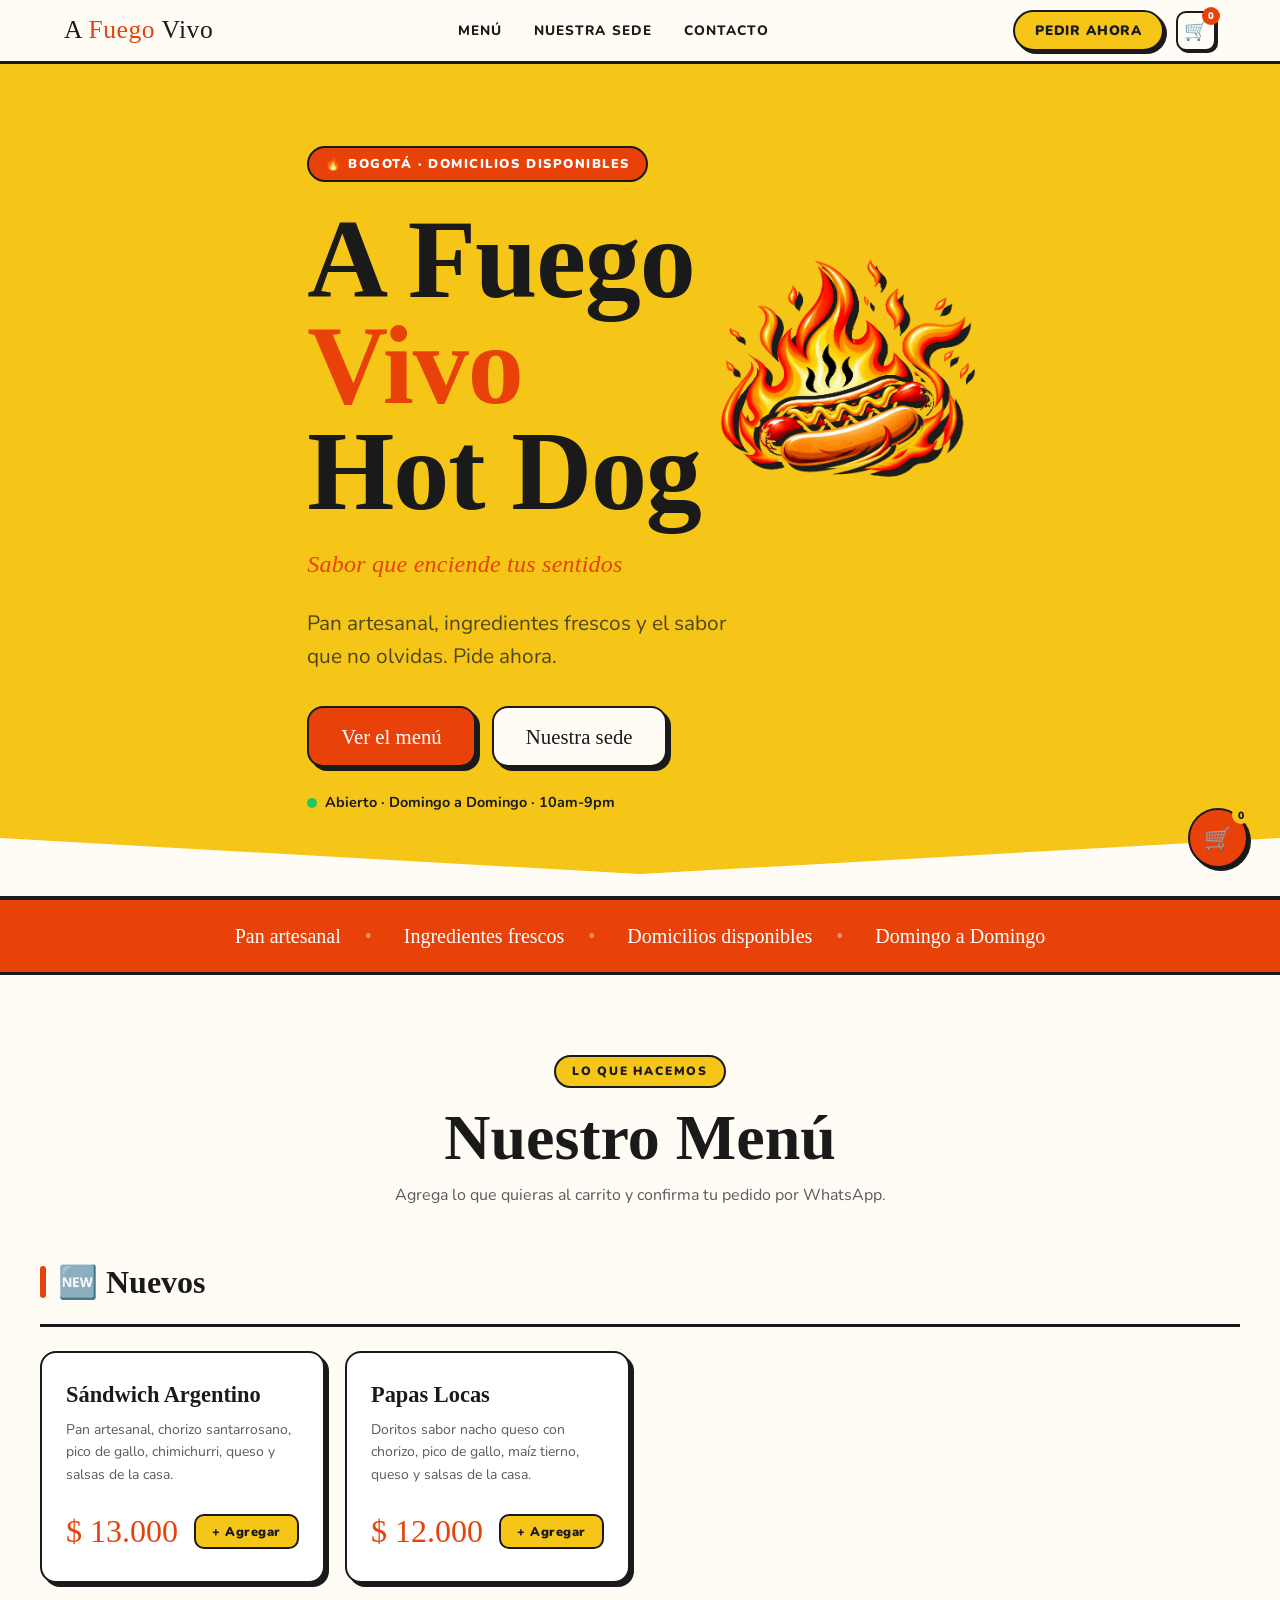
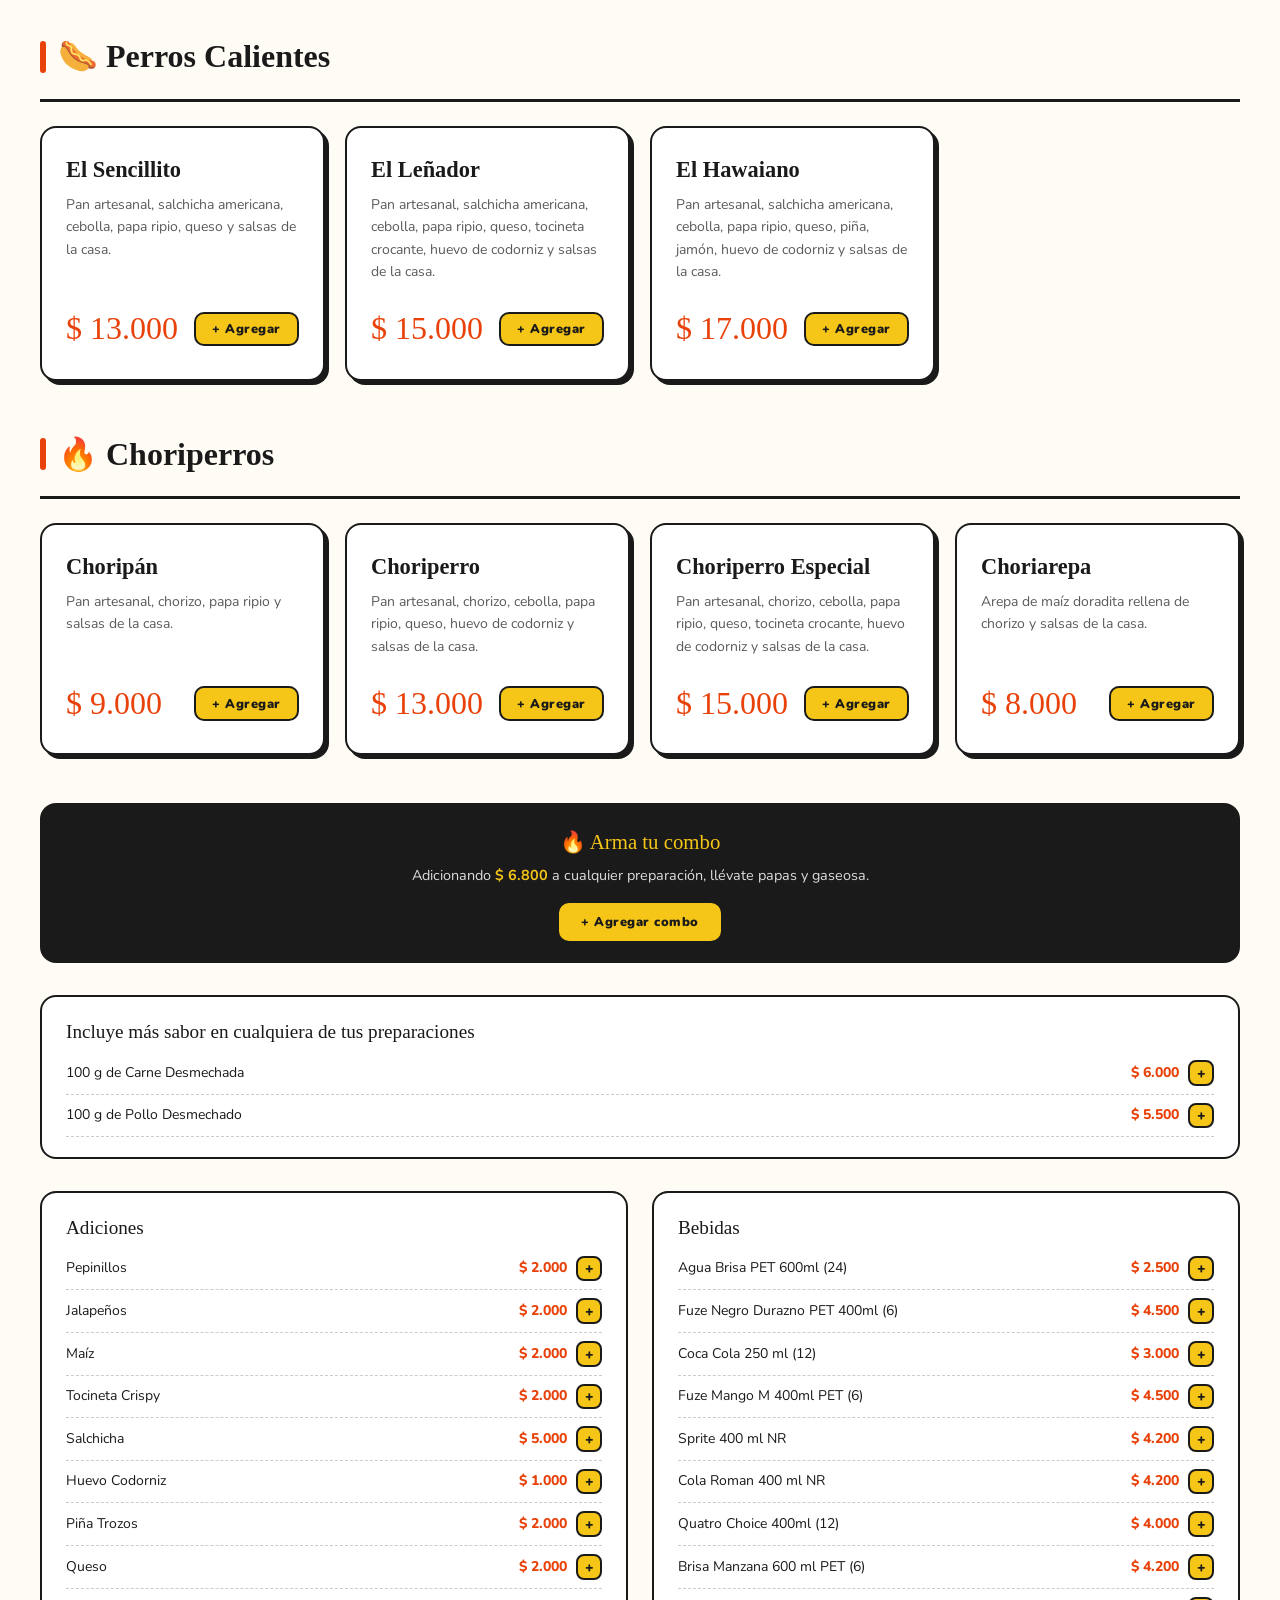
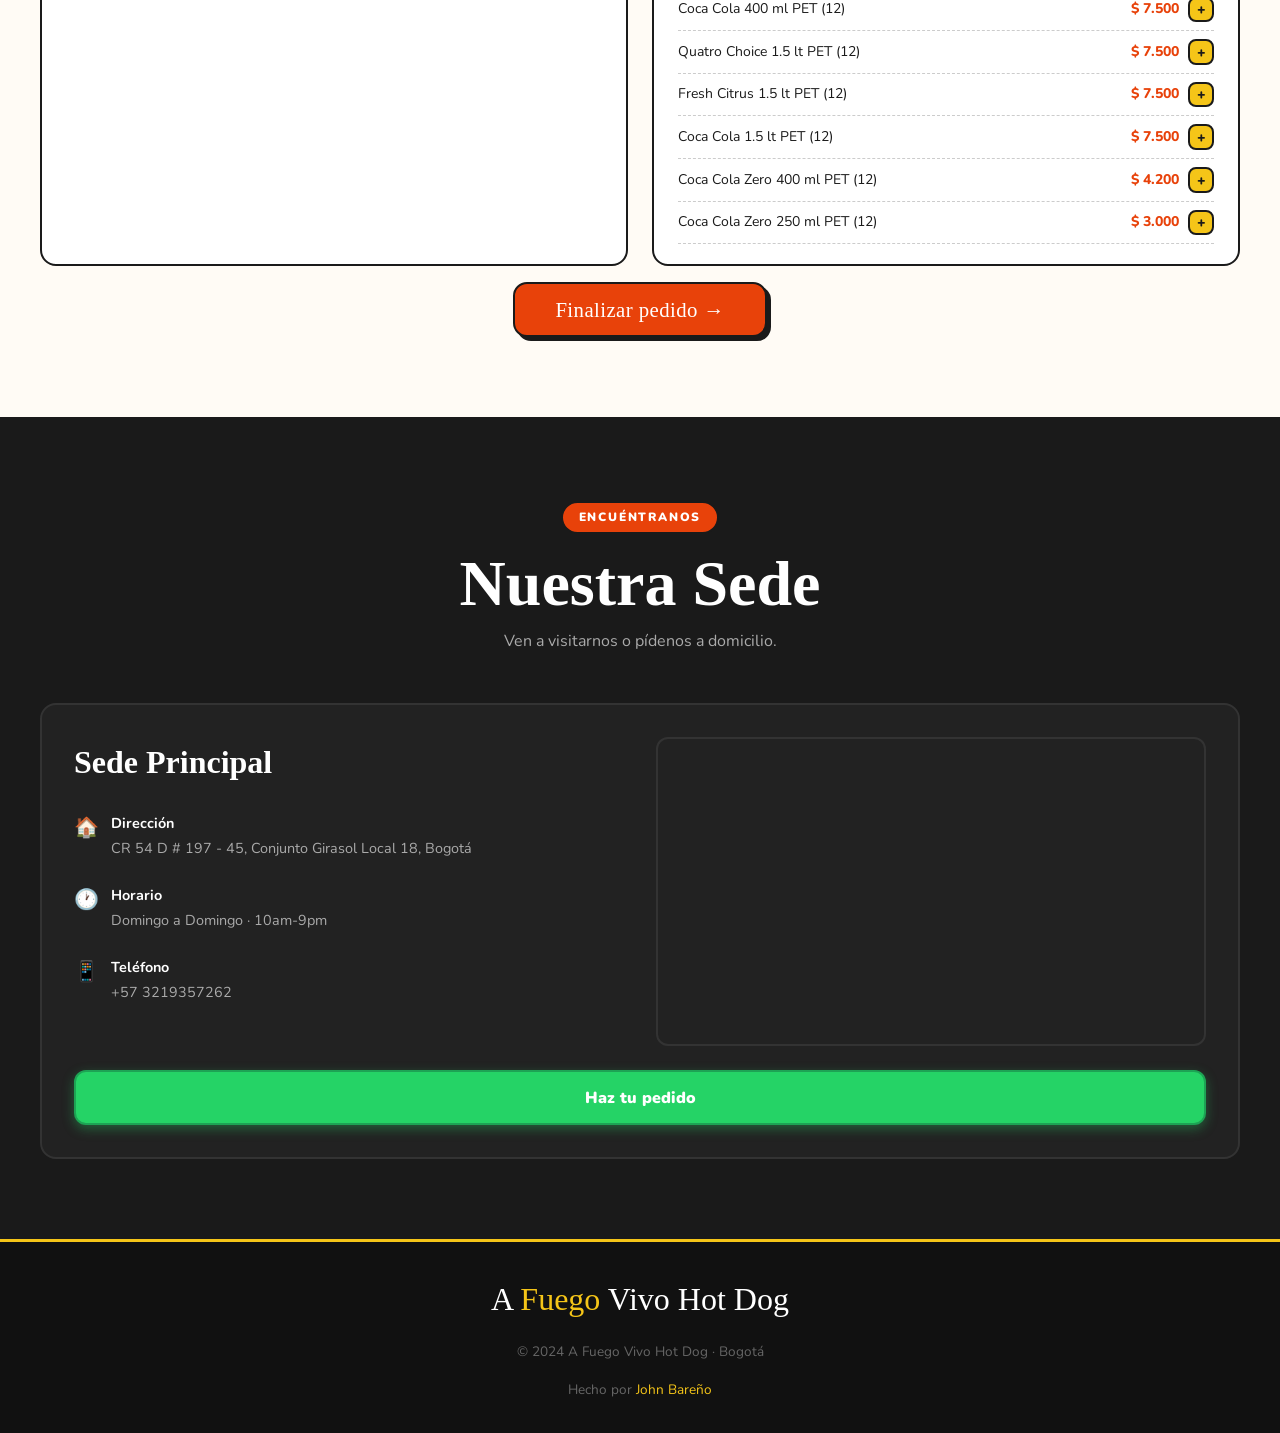
==== commit 6c7cefe9: "Algunos cambios visuales y de diseño" ====
--- a/index.html
+++ b/index.html
@@ -5,6 +5,20 @@
   <meta name="viewport" content="width=device-width, initial-scale=1.0">
   <title>A Fuego Vivo Hot Dog — Sabor que enciende tus sentidos</title>
   <meta name="description" content="Hot dogs artesanales a la parrilla en Bogotá. Pan artesanal, ingredientes frescos y el mejor sabor.">
+
+  <link rel="icon" type="image/png" sizes="32x32" href="assets/images/favicon-32.png">
+  <link rel="icon" type="image/png" sizes="64x64" href="assets/images/favicon-64.png">
+  <link rel="apple-touch-icon" href="assets/images/apple-touch-icon.png">
+
+  <meta property="og:type" content="website">
+  <meta property="og:title" content="A Fuego Vivo Hot Dog">
+  <meta property="og:description" content="Sabor que enciende tus sentidos. Hot dogs artesanales a la parrilla en Bogotá, pan artesanal e ingredientes frescos. ¡Pídenos por WhatsApp!">
+  <meta property="og:image" content="assets/images/og-image-icon.png">
+  <meta name="twitter:card" content="summary">
+  <meta name="twitter:title" content="A Fuego Vivo Hot Dog">
+  <meta name="twitter:description" content="Sabor que enciende tus sentidos. Hot dogs artesanales a la parrilla en Bogotá.">
+  <meta name="twitter:image" content="assets/images/og-image-icon.png">
+
   <link rel="preconnect" href="https://fonts.googleapis.com">
   <link rel="preconnect" href="https://fonts.gstatic.com" crossorigin>
   <link href="https://fonts.googleapis.com/css2?family=Boogaloo&family=Nunito:wght@400;600;700;800;900&display=swap" rel="stylesheet">
@@ -45,24 +59,23 @@
 <!-- HERO -->
 <section id="inicio" class="hero">
   <div class="hero__inner">
-    <div>
-      <span class="hero__tag">🔥 Bogotá · Domicilios disponibles</span>
-      <h1 class="hero__title">
-        A Fuego<br>
-        <span class="accent">Vivo</span>
-        Hot Dog
-      </h1>
-      <p class="hero__sub">Pan artesanal, ingredientes frescos y el sabor que no olvidas. Pide ahora.</p>
-      <div class="hero__btns">
-        <a href="#menu" class="btn-primary">Ver el menú</a>
-        <a href="#sede" class="btn-secondary">Nuestra sede</a>
-      </div>
-      <div class="hero__badge">
-        <span class="hero__dot"></span>
-        Abierto · Domingo a Domingo · 10am-9pm
-      </div>
+    <span class="hero__tag">🔥 Bogotá · Domicilios disponibles</span>
+    <h1 class="hero__title">
+      A Fuego<br>
+      <span class="accent">Vivo</span>
+      Hot Dog
+    </h1>
+    <img class="hero__visual" src="assets/images/logo-flame.png" alt="" aria-hidden="true">
+    <p class="hero__slogan">Sabor que enciende tus sentidos</p>
+    <p class="hero__sub">Pan artesanal, ingredientes frescos y el sabor que no olvidas. Pide ahora.</p>
+    <div class="hero__btns">
+      <a href="#menu" class="btn-primary">Ver el menú</a>
+      <a href="#sede" class="btn-secondary">Nuestra sede</a>
     </div>
-    <img class="hero__visual" src="assets/images/logo-flame.png" alt="" aria-hidden="true">
+    <div class="hero__badge">
+      <span class="hero__dot"></span>
+      Abierto · Domingo a Domingo · 10am-9pm
+    </div>
   </div>
 </section>
 
